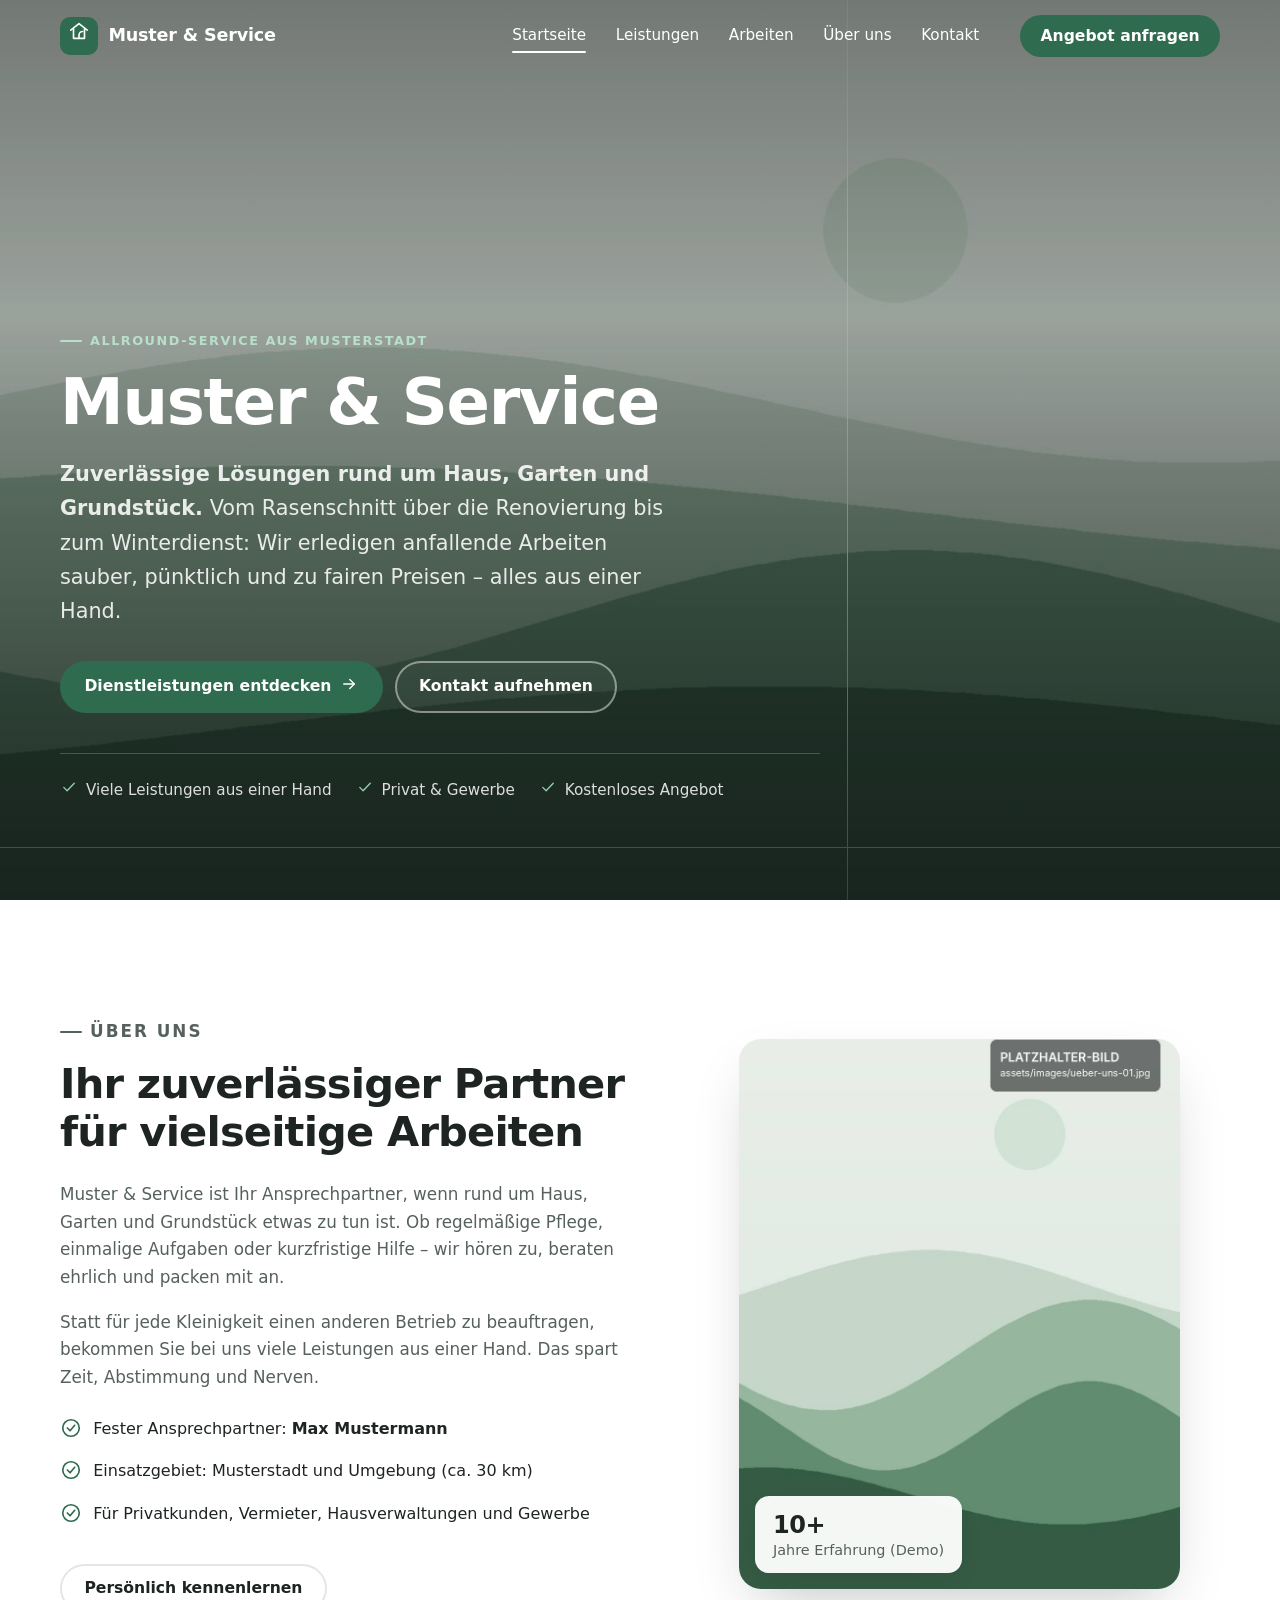
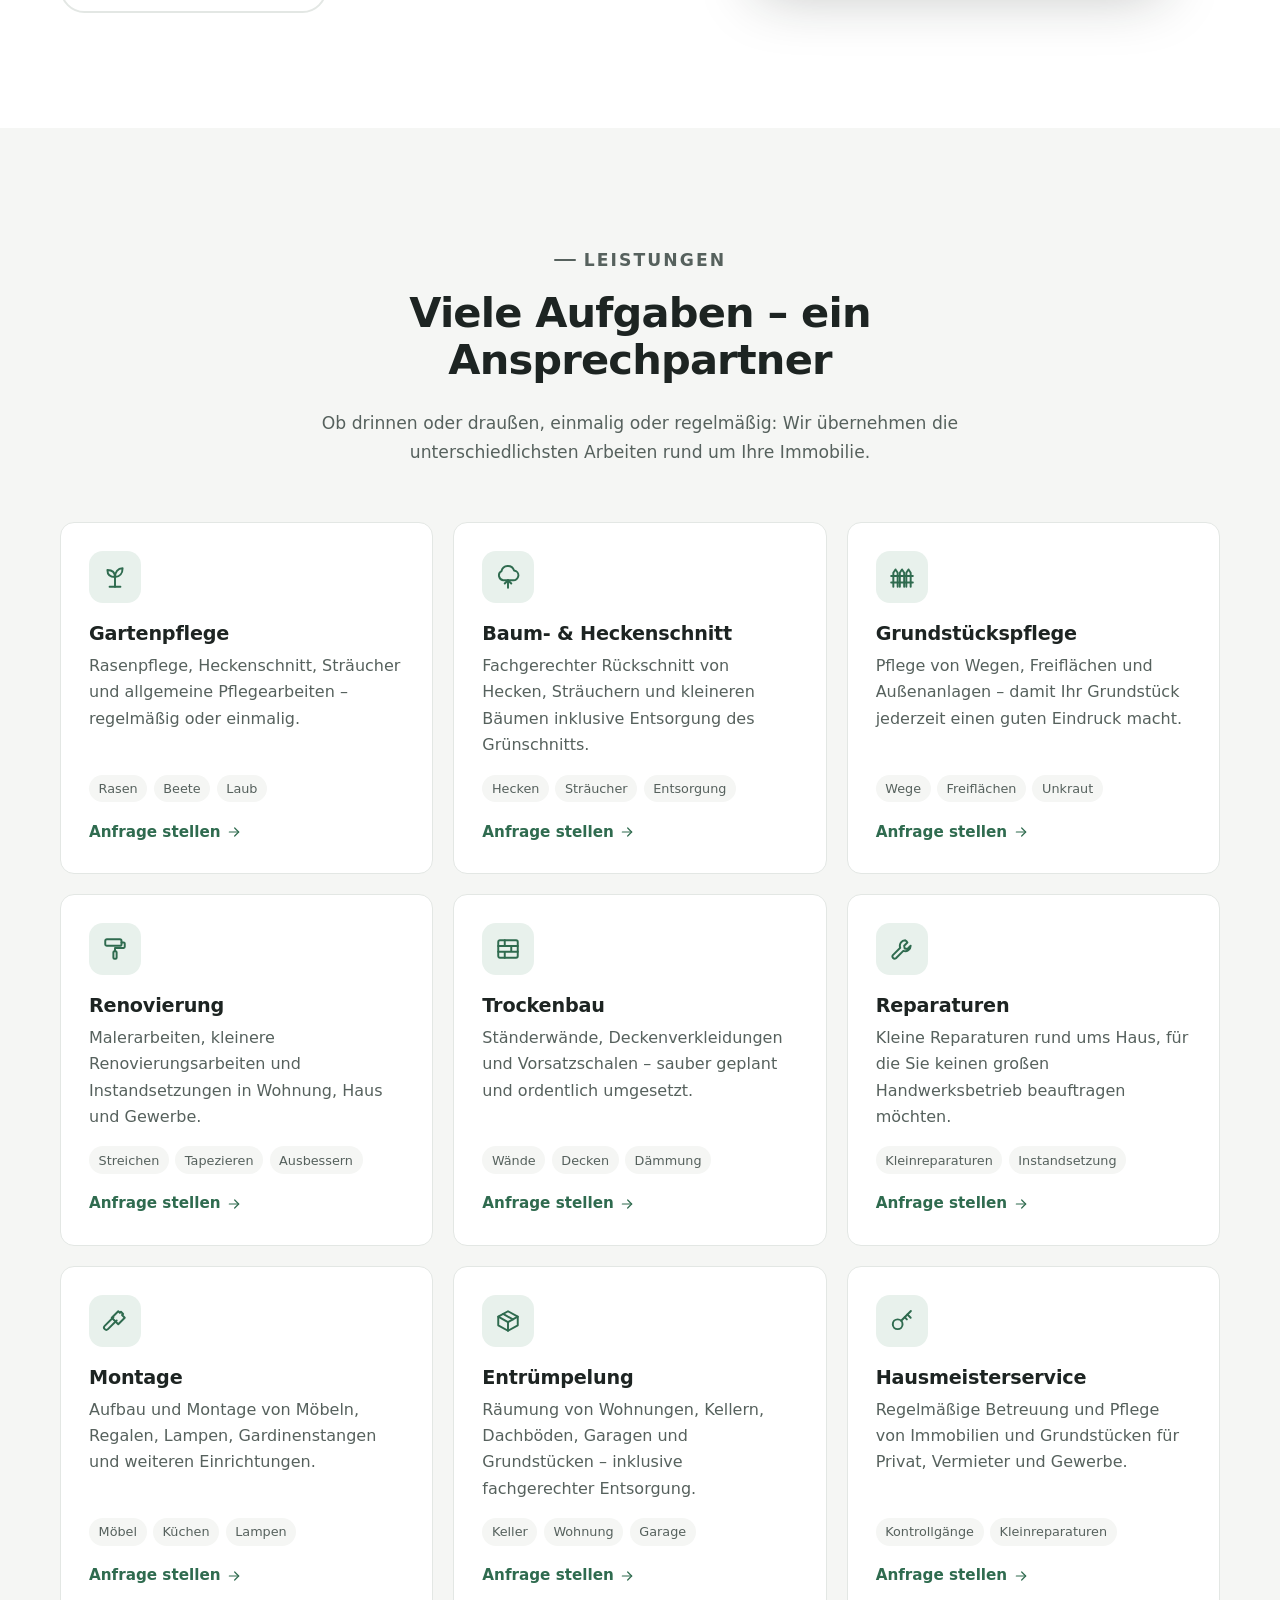
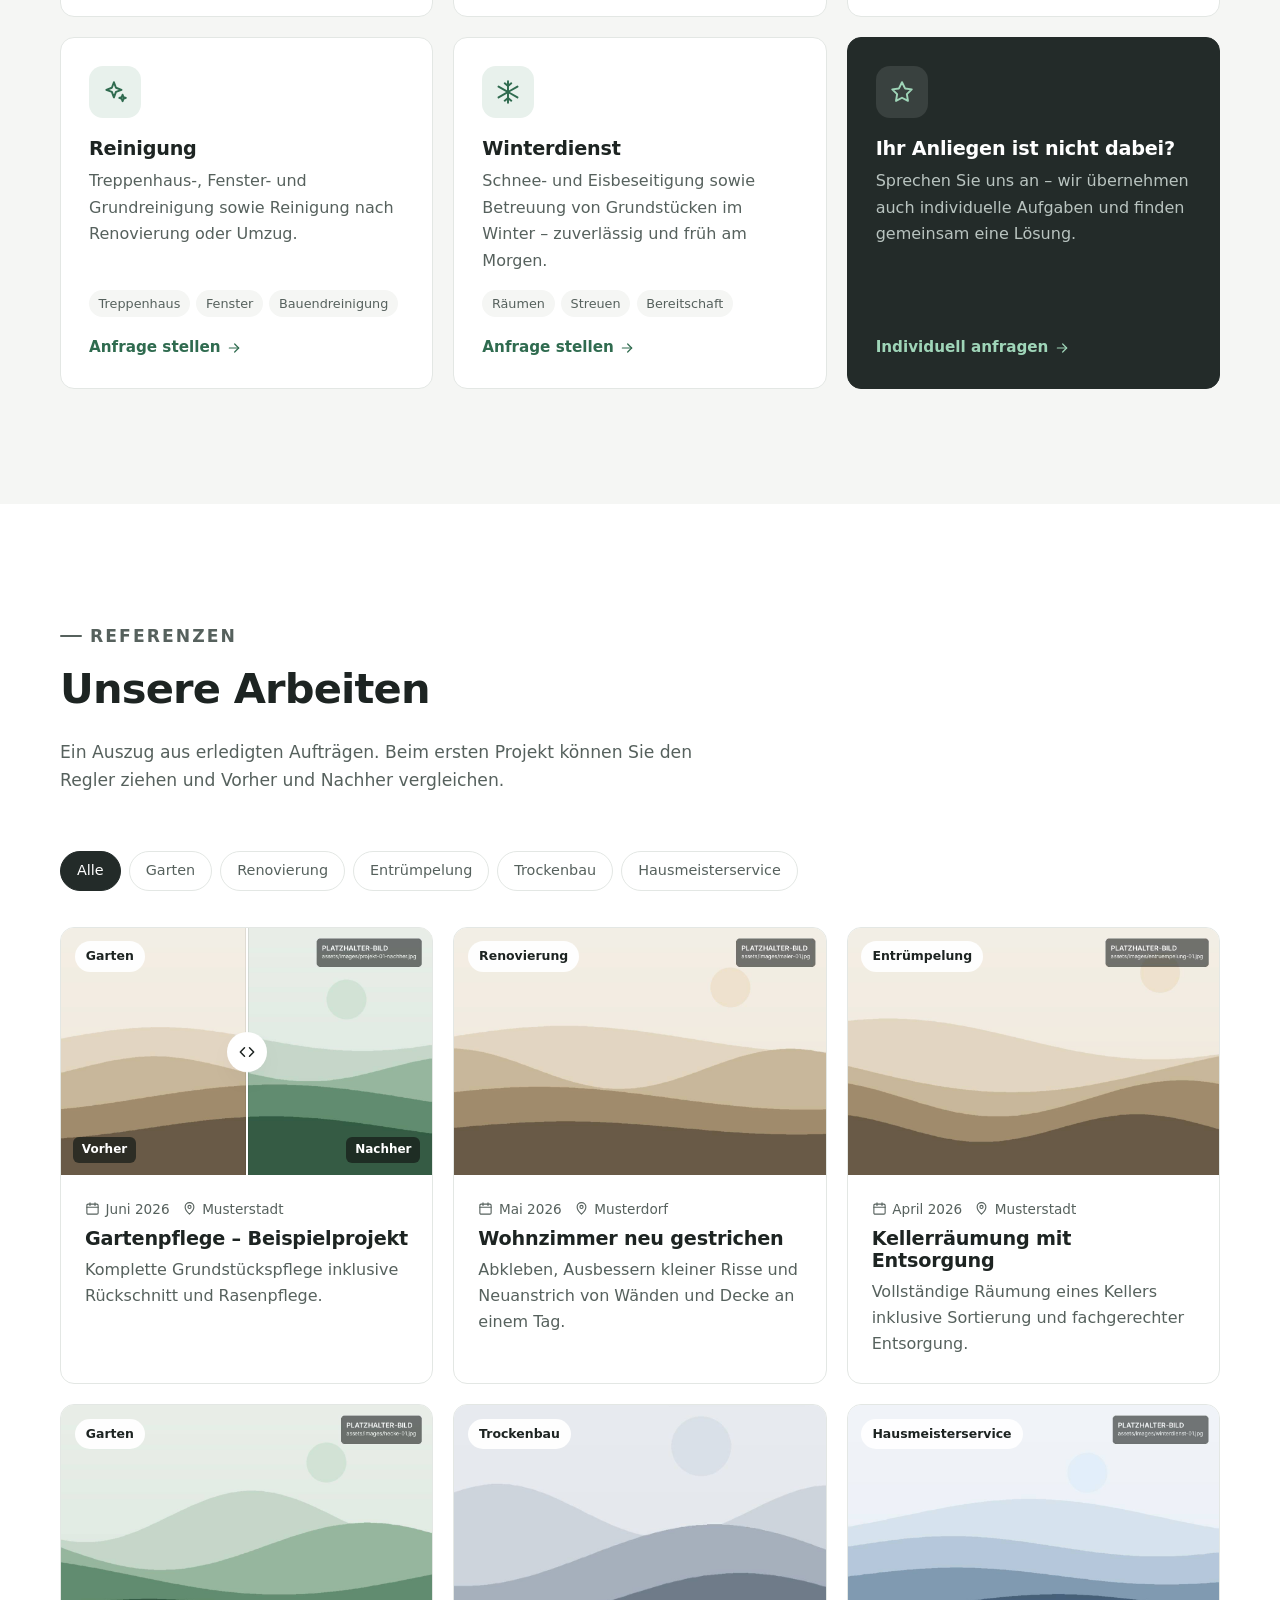
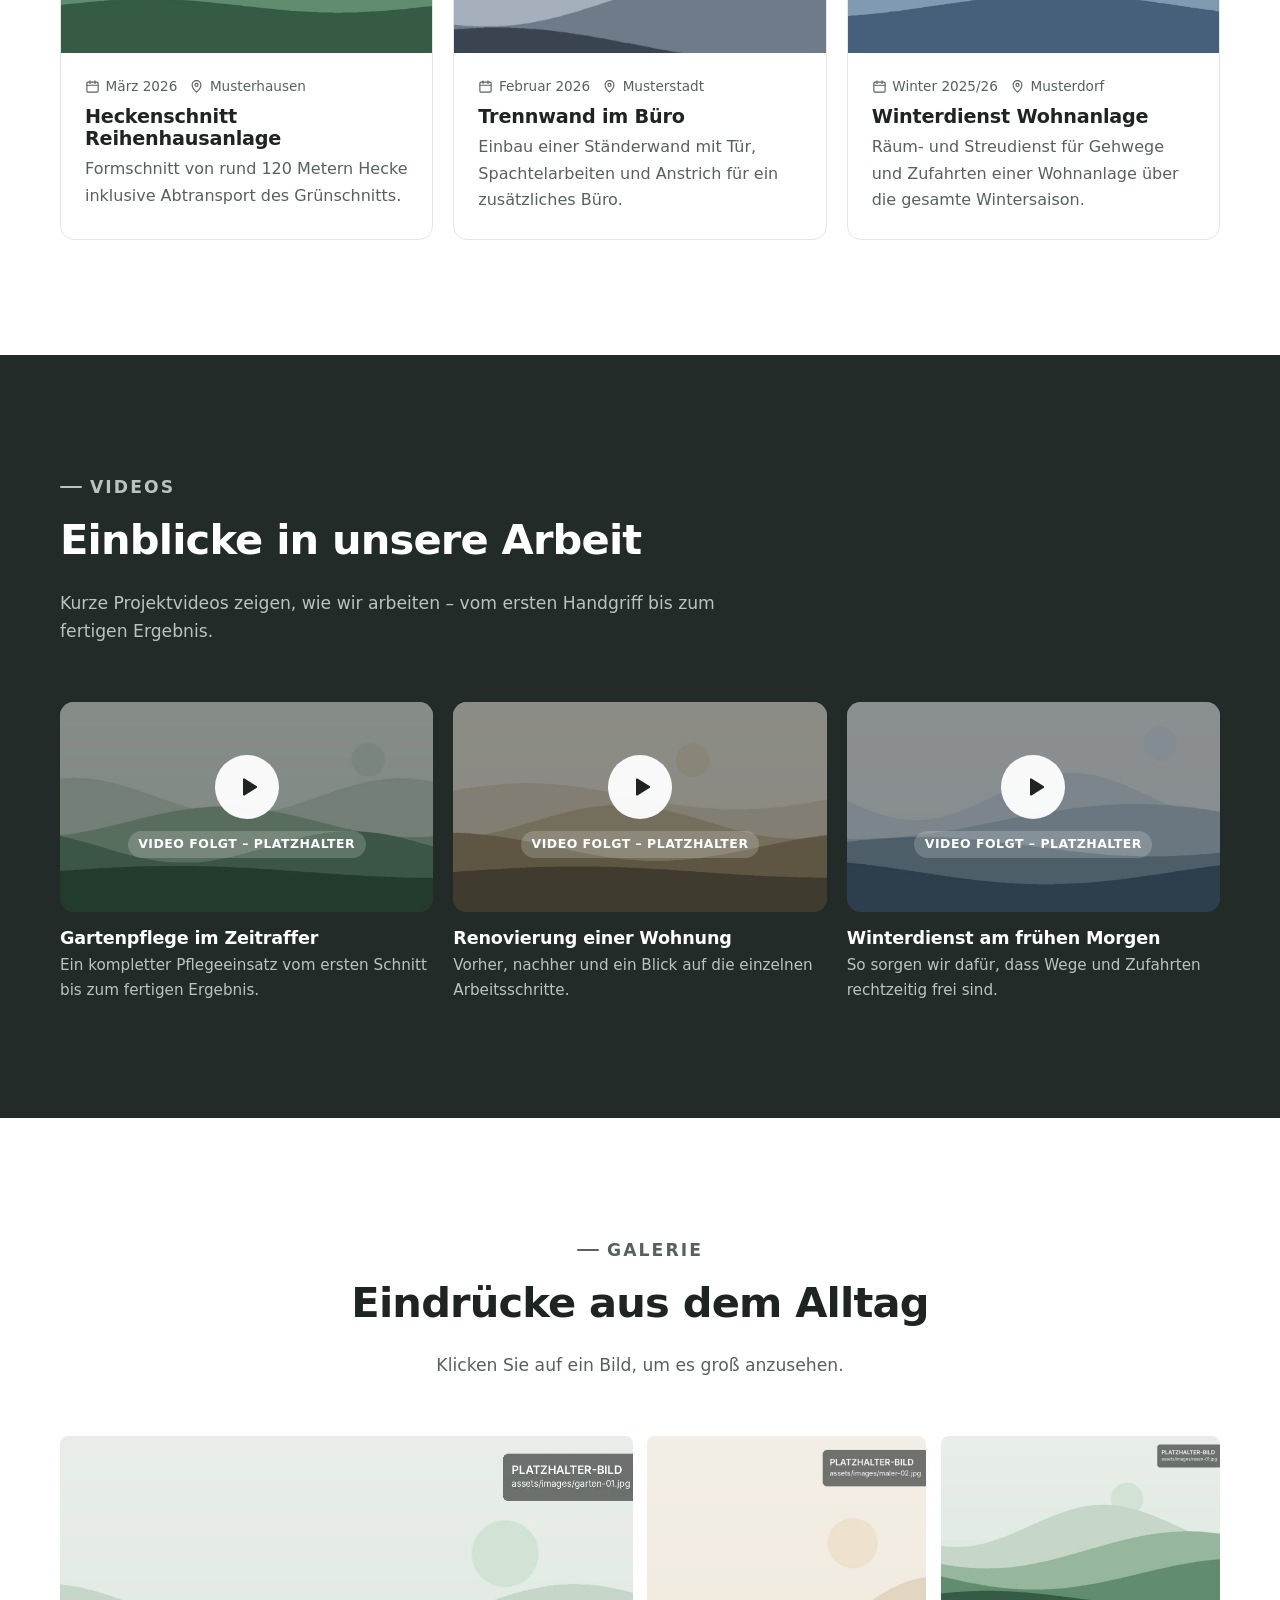
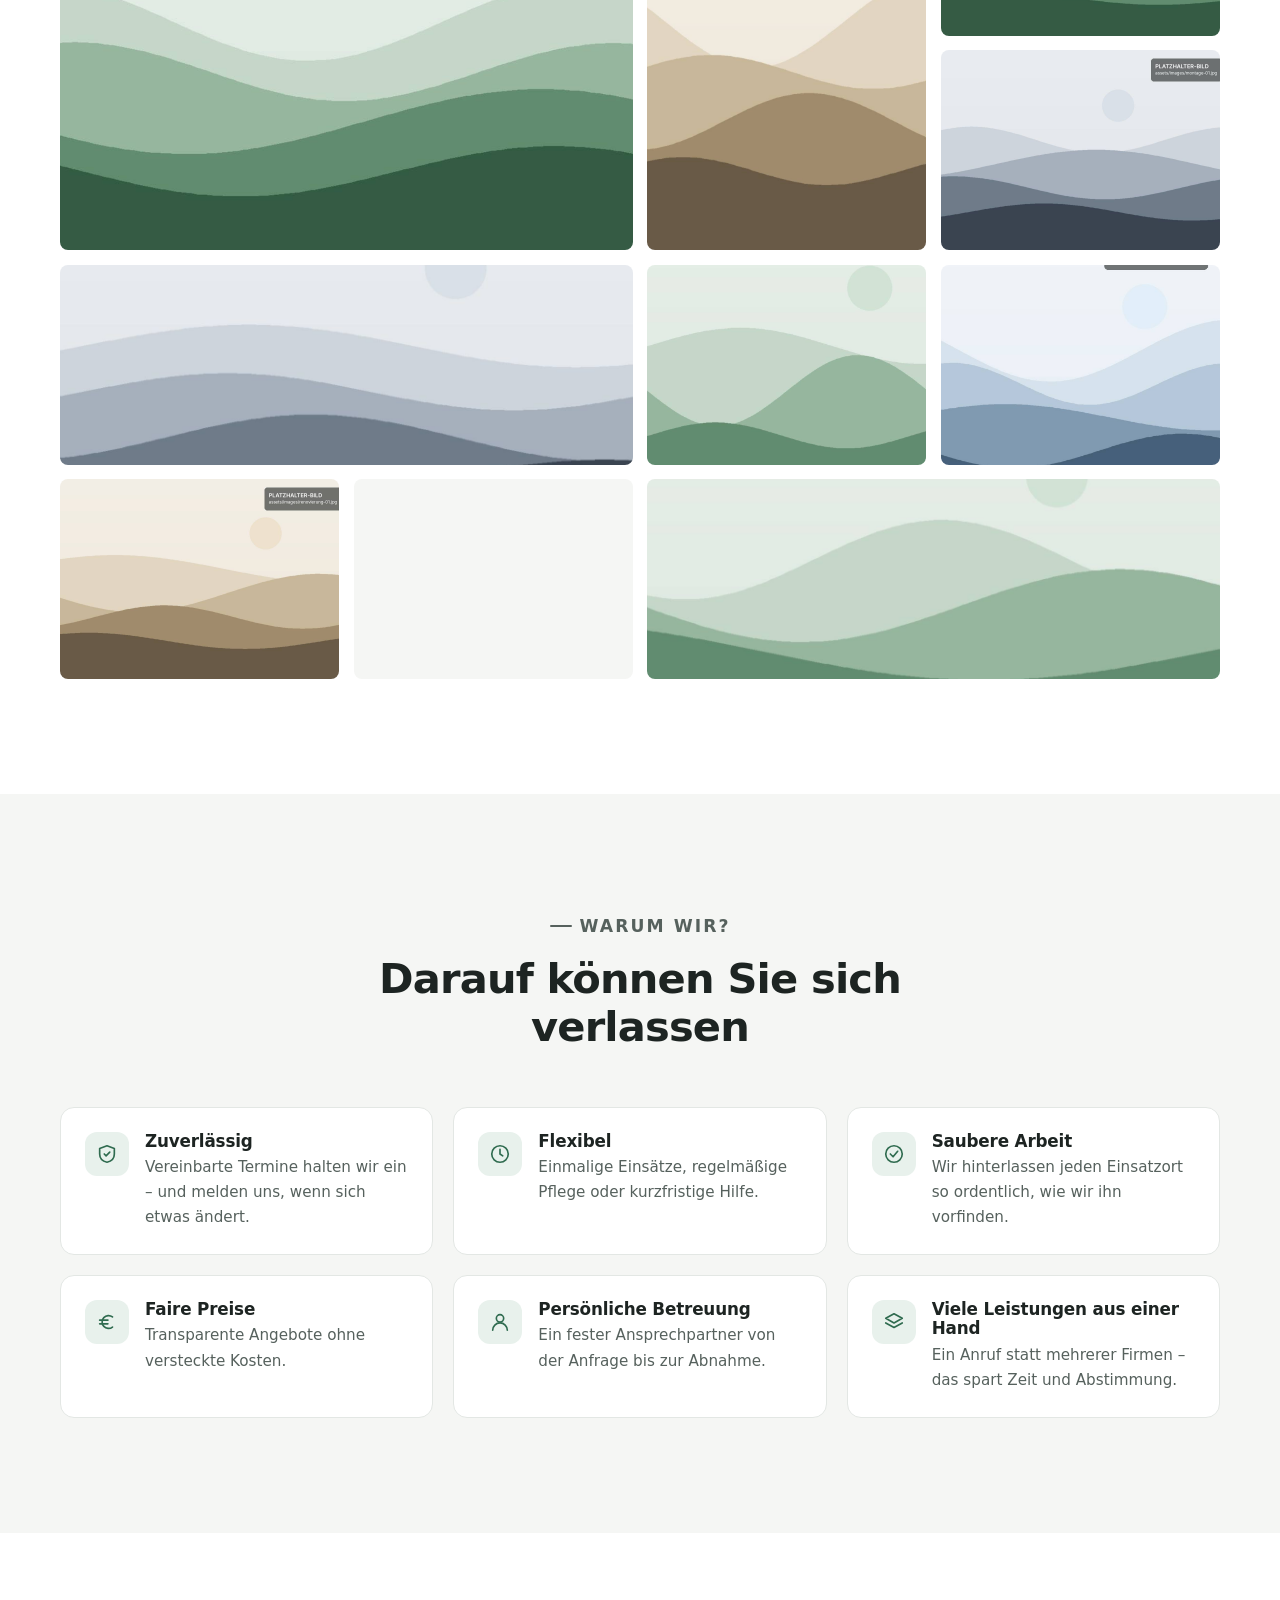
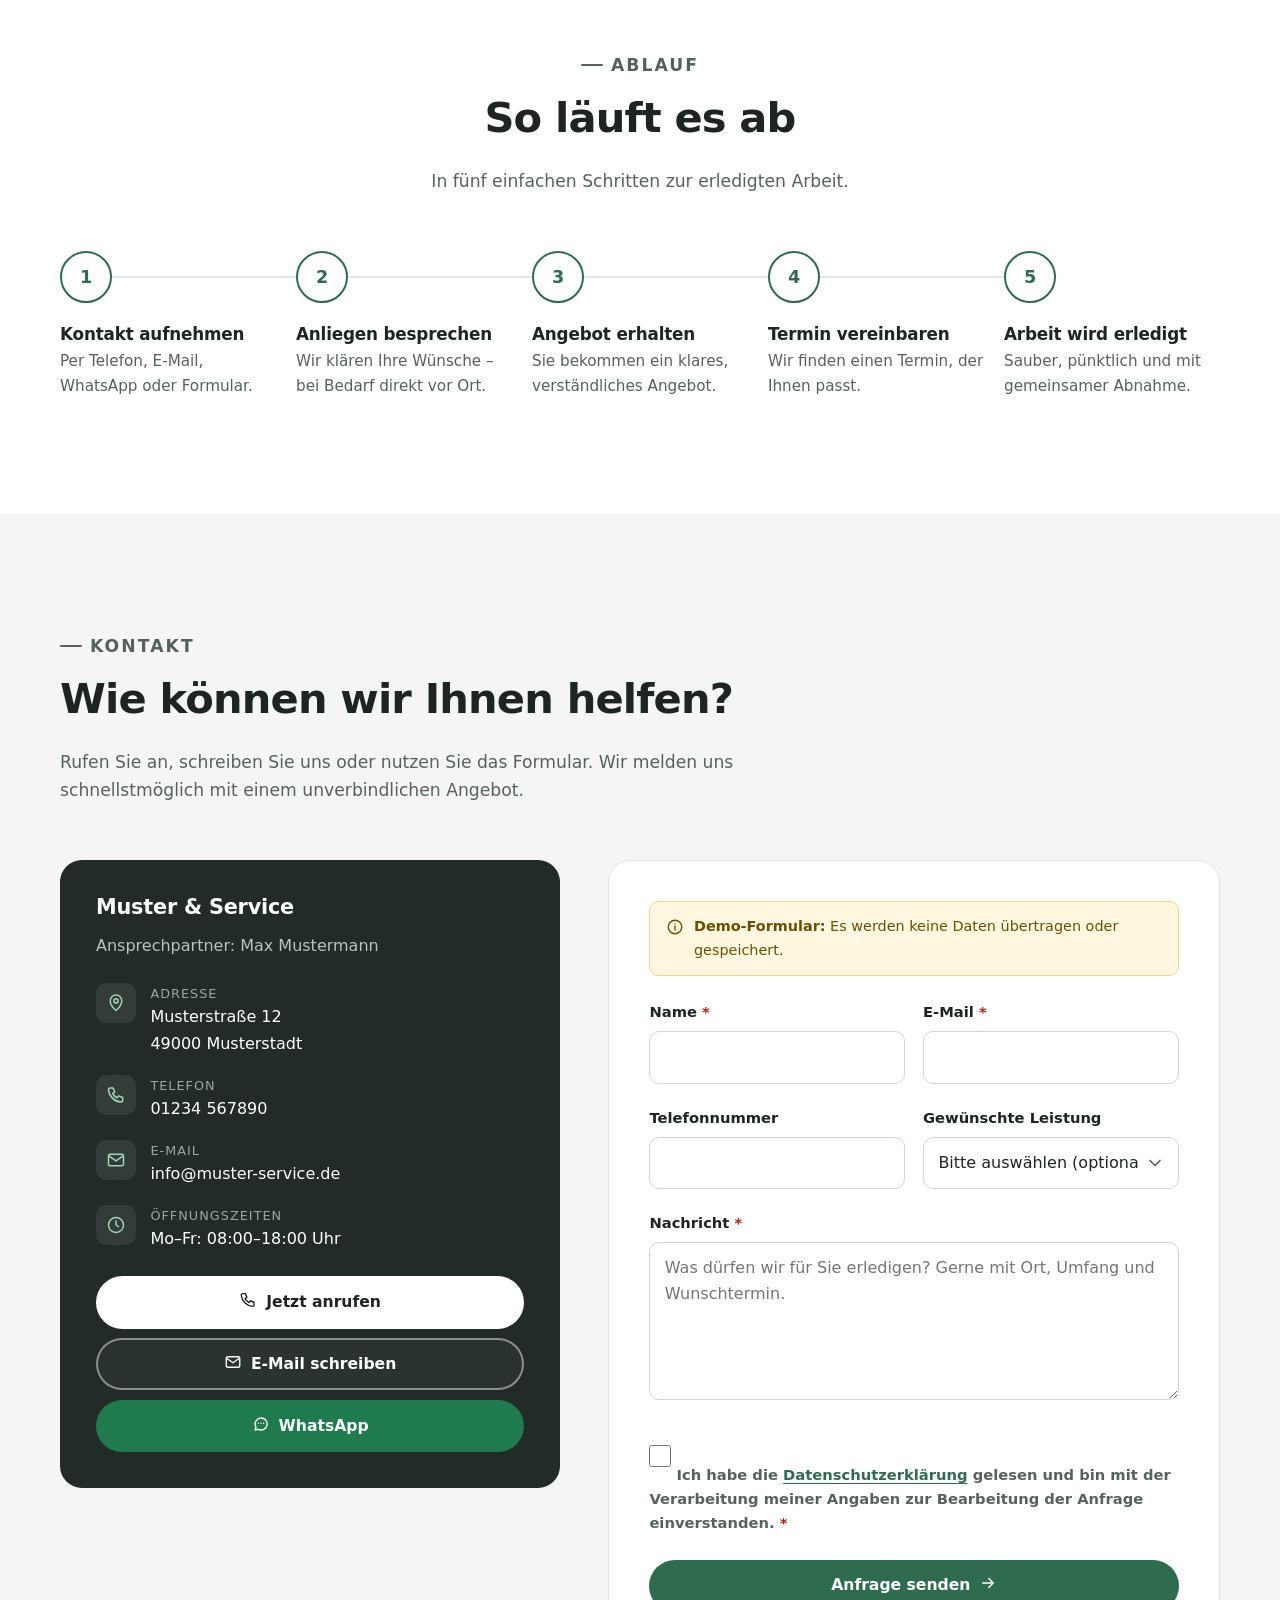
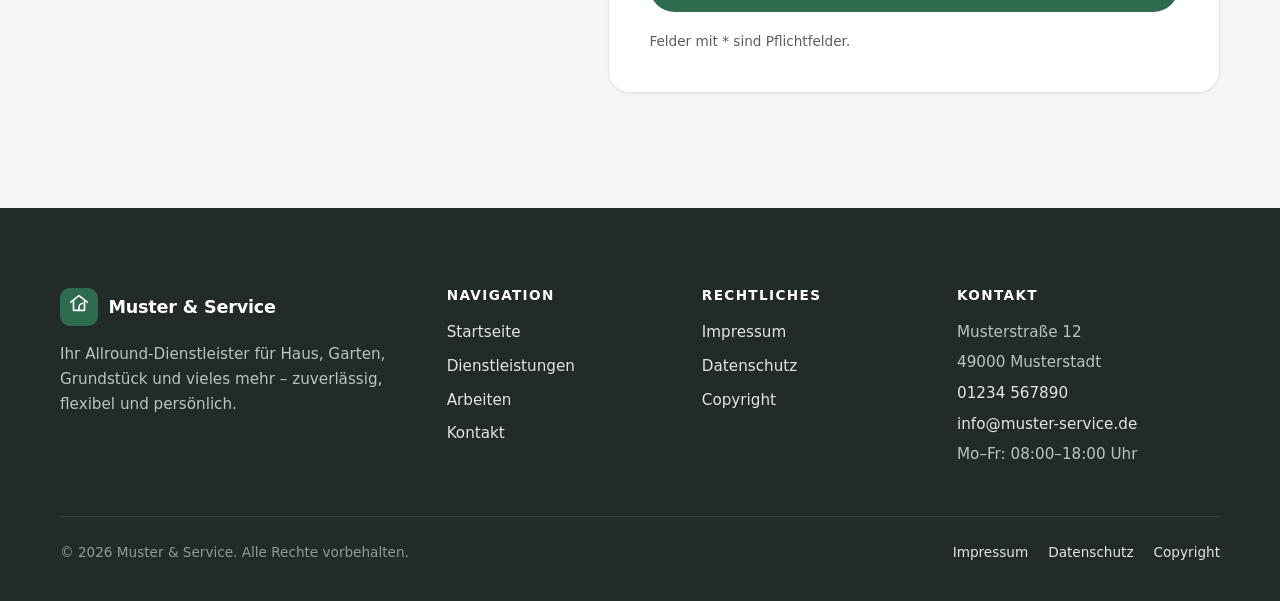
==== index.html @ 43a7d9b4 "Add files via upload" ====
<!DOCTYPE html>
<html lang="de">
<head>
  <meta charset="utf-8">
  <meta name="viewport" content="width=device-width, initial-scale=1">

  <!-- ===== SEO: Titel & Beschreibung (DEMO-Werte – später anpassen) ===== -->
  <title>Muster &amp; Service – Allround-Service für Haus, Garten &amp; Grundstück | Musterstadt</title>
  <meta name="description" content="Muster &amp; Service: Gartenpflege, Renovierung, Hausmeisterservice, Entrümpelung, Montage, Reinigung und Winterdienst aus einer Hand. Demo-Website mit Platzhalterdaten.">
  <!-- DEMO-SEITE: verhindert die Aufnahme bei Google. VOR DEM LIVEGANG diese Zeile entfernen! -->
  <meta name="robots" content="noindex, nofollow">
  <!-- Später durch die echte Domain ersetzen -->
  <link rel="canonical" href="https://www.example.com/">
  <meta name="theme-color" content="#2f6b4f">
  <link rel="icon" href="assets/icons/favicon.svg" type="image/svg+xml">
  <!-- ===== Open Graph (Vorschau beim Teilen in WhatsApp, Facebook & Co.) ===== -->
  <meta property="og:type" content="website">
  <meta property="og:locale" content="de_DE">
  <meta property="og:site_name" content="Muster &amp; Service">
  <meta property="og:title" content="Muster &amp; Service – Allround-Service für Haus, Garten &amp; Grundstück">
  <meta property="og:description" content="Gartenpflege, Renovierung, Hausmeisterservice, Entrümpelung, Montage, Winterdienst und mehr – zuverlässig aus einer Hand. (Demo-Website)">
  <meta property="og:url" content="https://www.example.com/">
  <meta property="og:image" content="https://www.example.com/assets/images/og-image.jpg">
  <meta name="twitter:card" content="summary_large_image">

  <!-- Hero-Bild vorladen = schnellerer Seitenaufbau -->
  <link rel="preload" as="image" href="assets/images/hero-01.jpg">

  <!-- ===== Structured Data (LocalBusiness) – wird von script.js automatisch
       mit den Daten aus websiteData aktualisiert. Werte hier = Fallback. ===== -->
  <script type="application/ld+json" id="structured-data">
  {
    "@context": "https://schema.org",
    "@type": "HomeAndConstructionBusiness",
    "name": "Muster & Service",
    "description": "Allround-Dienstleister für Haus, Garten und Grundstück (Demo-Daten).",
    "url": "https://www.example.com/",
    "telephone": "01234 567890",
    "email": "info@muster-service.de",
    "address": {
      "@type": "PostalAddress",
      "streetAddress": "Musterstraße 12",
      "postalCode": "49000",
      "addressLocality": "Musterstadt",
      "addressCountry": "DE"
    },
    "openingHours": "Mo-Fr 08:00-18:00"
  }
  </script>

  <link rel="stylesheet" href="style.css">
  <!-- Markiert, dass JavaScript aktiv ist (für Einblend-Animationen) -->
  <script>document.documentElement.classList.add("js");</script>
</head>
<body>
  <a class="skip-link" href="#main">Zum Inhalt springen</a>

  <!-- ================= HEADER / NAVIGATION ================= -->
  <header class="site-header site-header--transparent">
    <div class="container header-inner">
      <a class="brand" href="#start" aria-label="Zur Startseite">
        <span class="brand-mark" aria-hidden="true"><span data-icon="logo"></span></span>
        <span class="brand-name" data-bind="companyName">Muster &amp; Service</span>
      </a>

      <button class="nav-toggle" type="button" aria-expanded="false" aria-controls="main-nav" aria-label="Menü öffnen">
        <span></span><span></span><span></span>
      </button>

      <nav id="main-nav" class="main-nav" aria-label="Hauptnavigation">
        <ul class="nav-list">
          <li><a class="nav-link" href="#start">Startseite</a></li>
          <li><a class="nav-link" href="#leistungen">Leistungen</a></li>
          <li><a class="nav-link" href="#arbeiten">Arbeiten</a></li>
          <li><a class="nav-link" href="#ueber-uns">Über uns</a></li>
          <li><a class="nav-link" href="#kontakt">Kontakt</a></li>
        </ul>
        <a class="btn btn--primary nav-cta" href="#kontakt">Angebot anfragen</a>
        <div class="nav-contact-mobile">
          <p>Rufen Sie uns an:<br><a href="tel:01234567890" data-href="tel" data-bind="phone">01234 567890</a></p>
          <p><span data-bind="openingHours">Mo–Fr: 08:00–18:00 Uhr</span></p>
        </div>
      </nav>
    </div>
  </header>

  <main id="main">

    <!-- ================= 1. HERO ================= -->
    <section id="start" class="hero" aria-labelledby="hero-title">
      <div class="hero-media">
        <!-- Hintergrundbild: wird über websiteData.heroImage gesteuert -->
        <img src="assets/images/hero-01.jpg" data-bind-src="heroImage" data-bind-alt="heroImageAlt"
             alt="Gepflegtes Grundstück mit Garten (Platzhalterbild)" width="1920" height="1080" fetchpriority="high" decoding="async">
      </div>
      <div class="container">
        <div class="hero-content">
          <p class="eyebrow" data-bind="heroEyebrow">Allround-Service aus Musterstadt</p>
          <h1 id="hero-title"><span data-bind="companyName">Muster &amp; Service</span></h1>
          <p class="hero-lead"><strong data-bind="slogan">Zuverlässige Lösungen rund um Haus, Garten und Grundstück.</strong>
            <span data-bind="heroText">Vom Rasenschnitt über die Renovierung bis zum Winterdienst: Wir erledigen anfallende Arbeiten sauber, pünktlich und zu fairen Preisen – alles aus einer Hand.</span></p>
          <div class="btn-group">
            <a class="btn btn--primary" href="#leistungen">Dienstleistungen entdecken <span data-icon="arrowRight"></span></a>
            <a class="btn btn--ghost-light" href="#kontakt">Kontakt aufnehmen</a>
          </div>
          <ul class="hero-facts" aria-label="Kurz zusammengefasst">
            <li><span data-icon="checkSm"></span> Viele Leistungen aus einer Hand</li>
            <li><span data-icon="checkSm"></span> Privat &amp; Gewerbe</li>
            <li><span data-icon="checkSm"></span> Kostenloses Angebot</li>
          </ul>
        </div>
      </div>
    </section>

    <!-- ================= 2. ÜBER UNS / KURZE VORSTELLUNG ================= -->
    <section id="ueber-uns" class="section" aria-labelledby="about-title">
      <div class="container about-grid">
        <div class="about-text reveal">
          <p class="eyebrow">Über uns</p>
          <h2 id="about-title" data-bind="aboutTitle">Ihr zuverlässiger Partner für vielseitige Arbeiten</h2>
          <p data-bind="aboutText">Muster &amp; Service ist Ihr Ansprechpartner, wenn rund um Haus, Garten und Grundstück etwas zu tun ist.</p>
          <p data-bind="aboutText2">Statt für jede Kleinigkeit einen anderen Betrieb zu beauftragen, bekommen Sie bei uns viele Leistungen aus einer Hand.</p>
          <ul class="check-list">
            <li><span data-icon="check"></span><span>Fester Ansprechpartner: <strong data-bind="owner">Max Mustermann</strong></span></li>
            <li><span data-icon="check"></span><span>Einsatzgebiet: <span data-bind="serviceArea">Musterstadt und Umgebung</span></span></li>
            <li><span data-icon="check"></span><span>Für Privatkunden, Vermieter, Hausverwaltungen und Gewerbe</span></li>
          </ul>
          <a class="btn btn--outline" href="#kontakt">Persönlich kennenlernen</a>
        </div>
        <figure class="about-media reveal" style="--delay:.1s">
          <img src="assets/images/ueber-uns-01.jpg" data-bind-src="aboutImage" data-bind-alt="aboutImageAlt"
               alt="Mitarbeiter bei der Arbeit (Platzhalterbild)" width="900" height="1200" loading="lazy" decoding="async">
          <figcaption class="about-badge">
            <span><strong data-bind="experienceYears">10+</strong><span data-bind="experienceLabel">Jahre Erfahrung</span></span>
          </figcaption>
        </figure>
      </div>
    </section>

    <!-- ================= 3. DIENSTLEISTUNGEN =================
         Die Karten werden automatisch aus der Liste "services" erzeugt. -->
    <section id="leistungen" class="section section--soft" aria-labelledby="services-title">
      <div class="container">
        <div class="section-head section-head--center reveal">
          <p class="eyebrow">Leistungen</p>
          <h2 id="services-title">Viele Aufgaben – ein Ansprechpartner</h2>
          <p>Ob drinnen oder draußen, einmalig oder regelmäßig: Wir übernehmen die unterschiedlichsten Arbeiten rund um Ihre Immobilie.</p>
        </div>
        <div id="services-grid" class="services-grid">
          <noscript><p class="noscript-hint">Bitte aktivieren Sie JavaScript, um alle Leistungen anzuzeigen.</p></noscript>
        </div>
      </div>
    </section>

    <!-- ================= 4. UNSERE ARBEITEN / REFERENZEN =================
         Projekte und Filter werden automatisch aus der Liste "projects" erzeugt. -->
    <section id="arbeiten" class="section" aria-labelledby="projects-title">
      <div class="container">
        <div class="section-head reveal">
          <p class="eyebrow">Referenzen</p>
          <h2 id="projects-title">Unsere Arbeiten</h2>
          <p>Ein Auszug aus erledigten Aufträgen. Beim ersten Projekt können Sie den Regler ziehen und Vorher und Nachher vergleichen.</p>
        </div>
        <div id="project-filter" class="filter-bar" role="group" aria-label="Projekte nach Kategorie filtern"></div>
        <div id="projects-grid" class="projects-grid" aria-live="polite"></div>
      </div>
    </section>

    <!-- ================= 5. VIDEOS =================
         Videos werden automatisch aus der Liste "videos" erzeugt. -->
    <section id="videos" class="section section--dark" aria-labelledby="videos-title">
      <div class="container">
        <div class="section-head reveal">
          <p class="eyebrow">Videos</p>
          <h2 id="videos-title">Einblicke in unsere Arbeit</h2>
          <p>Kurze Projektvideos zeigen, wie wir arbeiten – vom ersten Handgriff bis zum fertigen Ergebnis.</p>
        </div>
        <div id="videos-grid" class="videos-grid"></div>
      </div>
    </section>

    <!-- ================= 6. GALERIE =================
         Bilder werden automatisch aus der Liste "galleryImages" erzeugt. -->
    <section id="galerie" class="section" aria-labelledby="gallery-title">
      <div class="container">
        <div class="section-head section-head--center reveal">
          <p class="eyebrow">Galerie</p>
          <h2 id="gallery-title">Eindrücke aus dem Alltag</h2>
          <p>Klicken Sie auf ein Bild, um es groß anzusehen.</p>
        </div>
        <div id="gallery-grid" class="gallery-grid"></div>
      </div>
    </section>

    <!-- ================= 7. WARUM WIR? ================= -->
    <section id="vorteile" class="section section--soft" aria-labelledby="benefits-title">
      <div class="container">
        <div class="section-head section-head--center reveal">
          <p class="eyebrow">Warum wir?</p>
          <h2 id="benefits-title">Darauf können Sie sich verlassen</h2>
        </div>
        <div id="benefits-grid" class="benefits-grid"></div>
      </div>
    </section>

    <!-- ================= 8. ABLAUF ================= -->
    <section id="ablauf" class="section" aria-labelledby="steps-title">
      <div class="container">
        <div class="section-head section-head--center reveal">
          <p class="eyebrow">Ablauf</p>
          <h2 id="steps-title">So läuft es ab</h2>
          <p>In fünf einfachen Schritten zur erledigten Arbeit.</p>
        </div>
        <ol id="steps-list" class="steps"></ol>
      </div>
    </section>

    <!-- ================= 9. KONTAKT ================= -->
    <section id="kontakt" class="section section--soft" aria-labelledby="contact-title">
      <div class="container">
        <div class="section-head reveal">
          <p class="eyebrow">Kontakt</p>
          <h2 id="contact-title">Wie können wir Ihnen helfen?</h2>
          <p>Rufen Sie an, schreiben Sie uns oder nutzen Sie das Formular. Wir melden uns schnellstmöglich mit einem unverbindlichen Angebot.</p>
        </div>

        <div class="contact-grid">
          <!-- Kontaktdaten -->
          <div class="contact-card reveal">
            <h3 data-bind="companyName">Muster &amp; Service</h3>
            <p class="contact-person">Ansprechpartner: <span data-bind="owner">Max Mustermann</span></p>
            <ul class="contact-list">
              <li><span class="ci" data-icon="pin"></span>
                <div><small>Adresse</small><span class="v"><span data-bind="street">Musterstraße 12</span><br><span data-bind="zipCity">49000 Musterstadt</span></span></div></li>
              <li><span class="ci" data-icon="phone"></span>
                <div><small>Telefon</small><a href="tel:01234567890" data-href="tel" data-bind="phone">01234 567890</a></div></li>
              <li><span class="ci" data-icon="mail"></span>
                <div><small>E-Mail</small><a href="mailto:info@muster-service.de" data-href="mailto" data-bind="email">info@muster-service.de</a></div></li>
              <li><span class="ci" data-icon="clock"></span>
                <div><small>Öffnungszeiten</small><span class="v" data-bind="openingHours">Mo–Fr: 08:00–18:00 Uhr</span></div></li>
            </ul>
            <div class="contact-actions">
              <a class="btn btn--light" href="tel:01234567890" data-href="tel"><span data-icon="phone"></span> Jetzt anrufen</a>
              <a class="btn btn--ghost-light" href="mailto:info@muster-service.de" data-href="mailto"><span data-icon="mail"></span> E-Mail schreiben</a>
              <a class="btn btn--whatsapp" href="#" data-href="whatsapp" target="_blank" rel="noopener"><span data-icon="chat"></span> WhatsApp <span class="visually-hidden">(öffnet in neuem Fenster)</span></a>
            </div>
          </div>

          <!-- Kontaktformular (DEMO – versendet keine Daten) -->
          <div class="form-card reveal" style="--delay:.1s">
            <div class="demo-note" role="note">
              <span data-icon="info"></span>
              <p><strong>Demo-Formular:</strong> Es werden keine Daten übertragen oder gespeichert.</p>
            </div>
            <form id="contact-form" novalidate aria-describedby="form-hint">
              <div class="form-grid">
                <div class="form-field">
                  <label for="cf-name">Name <span class="req" aria-hidden="true">*</span></label>
                  <input id="cf-name" name="name" type="text" autocomplete="name" required aria-describedby="err-name">
                  <span class="field-error" id="err-name" aria-live="polite"></span>
                </div>
                <div class="form-field">
                  <label for="cf-email">E-Mail <span class="req" aria-hidden="true">*</span></label>
                  <input id="cf-email" name="email" type="email" autocomplete="email" inputmode="email" required aria-describedby="err-email">
                  <span class="field-error" id="err-email" aria-live="polite"></span>
                </div>
                <div class="form-field">
                  <label for="cf-phone">Telefonnummer</label>
                  <input id="cf-phone" name="phone" type="tel" autocomplete="tel" inputmode="tel" aria-describedby="err-phone">
                  <span class="field-error" id="err-phone" aria-live="polite"></span>
                </div>
                <div class="form-field">
                  <label for="cf-service">Gewünschte Leistung</label>
                  <!-- Optionen werden automatisch aus "services" erzeugt -->
                  <select id="cf-service" name="service">
                    <option value="">Bitte auswählen (optional)</option>
                  </select>
                </div>
                <div class="form-field form-field--full">
                  <label for="cf-message">Nachricht <span class="req" aria-hidden="true">*</span></label>
                  <textarea id="cf-message" name="message" rows="5" required aria-describedby="err-message"
                            placeholder="Was dürfen wir für Sie erledigen? Gerne mit Ort, Umfang und Wunschtermin."></textarea>
                  <span class="field-error" id="err-message" aria-live="polite"></span>
                </div>
                <div class="form-field form-field--full">
                  <label class="checkbox" for="cf-privacy">
                    <input id="cf-privacy" name="privacy" type="checkbox" required aria-describedby="err-privacy">
                    <span>Ich habe die <a href="datenschutz.html">Datenschutzerklärung</a> gelesen und bin mit der Verarbeitung meiner Angaben zur Bearbeitung der Anfrage einverstanden. <span class="req" aria-hidden="true">*</span></span>
                  </label>
                  <span class="field-error" id="err-privacy" aria-live="polite"></span>
                </div>
                <div class="form-field form-field--full">
                  <button class="btn btn--primary btn--block" type="submit">Anfrage senden <span data-icon="arrowRight"></span></button>
                </div>
                <p class="form-hint form-field--full" id="form-hint">Felder mit <span aria-hidden="true">*</span> sind Pflichtfelder.</p>
                <div id="form-status" class="form-status form-field--full" role="status" tabindex="-1"></div>
              </div>
            </form>
          </div>
        </div>
      </div>
    </section>
  </main>

  <!-- ================= FOOTER ================= -->
  <footer class="site-footer">
    <div class="container">
      <div class="footer-grid">
        <div>
          <a class="brand" href="#start">
            <span class="brand-mark" aria-hidden="true"><span data-icon="logo"></span></span>
            <span class="brand-name" data-bind="companyName">Muster &amp; Service</span>
          </a>
          <p data-bind="shortDescription">Ihr Allround-Dienstleister für Haus, Garten, Grundstück und vieles mehr – zuverlässig, flexibel und persönlich.</p>
        </div>

        <nav aria-label="Footer-Navigation">
          <h3>Navigation</h3>
          <ul class="footer-links">
            <li><a href="#start">Startseite</a></li>
            <li><a href="#leistungen">Dienstleistungen</a></li>
            <li><a href="#arbeiten">Arbeiten</a></li>
            <li><a href="#kontakt">Kontakt</a></li>
          </ul>
        </nav>

        <nav aria-label="Rechtliches">
          <h3>Rechtliches</h3>
          <ul class="footer-links">
            <li><a href="impressum.html">Impressum</a></li>
            <li><a href="datenschutz.html">Datenschutz</a></li>
            <li><a href="copyright.html">Copyright</a></li>
          </ul>
        </nav>

        <div>
          <h3>Kontakt</h3>
          <address class="footer-contact">
            <span data-bind="street">Musterstraße 12</span>
            <span data-bind="zipCity">49000 Musterstadt</span>
            <a href="tel:01234567890" data-href="tel" data-bind="phone">01234 567890</a>
            <a href="mailto:info@muster-service.de" data-href="mailto" data-bind="email">info@muster-service.de</a>
            <span data-bind="openingHours">Mo–Fr: 08:00–18:00 Uhr</span>
          </address>
        </div>
      </div>

      <div class="footer-bottom">
        <p>© <span data-bind="year">2026</span> <span data-bind="companyName">Muster &amp; Service</span>. Alle Rechte vorbehalten.</p>
        <ul>
          <li><a href="impressum.html">Impressum</a></li>
          <li><a href="datenschutz.html">Datenschutz</a></li>
          <li><a href="copyright.html">Copyright</a></li>
        </ul>
      </div>
    </div>
  </footer>

  <button class="to-top" type="button" aria-label="Nach oben scrollen"><span data-icon="arrowUp"></span></button>

  <!-- ================= LIGHTBOX (große Bildansicht der Galerie) ================= -->
  <div id="lightbox" class="lightbox" role="dialog" aria-modal="true" aria-label="Bildansicht" aria-hidden="true">
    <div class="lightbox-top">
      <span class="lightbox-counter" aria-live="polite"></span>
      <button class="lb-btn lb-close" type="button" aria-label="Bildansicht schließen (ESC)"><span data-icon="close"></span></button>
    </div>
    <div class="lightbox-stage">
      <button class="lb-btn lb-prev" type="button" aria-label="Vorheriges Bild"><span data-icon="chevLeft"></span></button>
      <img src="data:," alt="">
      <button class="lb-btn lb-next" type="button" aria-label="Nächstes Bild"><span data-icon="chevRight"></span></button>
    </div>
    <p class="lightbox-caption" aria-live="polite"></p>
  </div>

  <!-- Inhalte der Website (Firmendaten, Leistungen, Projekte, Bilder, Videos) -->
  <script src="data.js" defer></script>
  <script src="script.js" defer></script>
</body>
</html>
---- style.css ----
/* =====================================================================
   Muster & Service – Stylesheet
   ---------------------------------------------------------------------
   Aufbau dieser Datei:
     1. Design-Variablen (Farben, Abstände, Schrift)  ← HIER Farben ändern
     2. Basis / Reset
     3. Layout-Helfer (Container, Sections, Buttons)
     4. Header & Navigation
     5. Hero
     6. Über uns
     7. Leistungen (Karten)
     8. Arbeiten / Projekte (inkl. Vorher/Nachher)
     9. Videos
    10. Galerie & Lightbox
    11. Warum wir? / Ablauf
    12. Kontakt & Formular
    13. Footer
    14. Unterseiten (Impressum, Datenschutz, Copyright)
    15. Animationen & Hilfsklassen
   Mobile First: Basis-Styles gelten fürs Smartphone, größere
   Bildschirme werden über @media (min-width: …) ergänzt.
   ===================================================================== */

/* ---------- 1. Design-Variablen ---------- */
:root {
  /* Farben */
  --color-bg: #ffffff;
  --color-bg-soft: #f5f6f4;        /* sehr helles Grau für Abschnitte */
  --color-surface: #ffffff;
  --color-text: #1d2422;           /* dunkle Schrift */
  --color-text-muted: #56615d;     /* Fließtext sekundär (Kontrast > 6:1) */
  --color-border: #e3e7e4;
  --color-dark: #232b29;           /* Anthrazit (Footer, Akzentflächen) */
  --color-dark-soft: #2f3936;
  --color-accent: #2f6b4f;         /* Akzentfarbe Grün – Buttons, Links */
  --color-accent-hover: #245840;
  --color-accent-soft: #e8f1ec;
  --color-on-accent: #ffffff;
  --color-danger: #b42318;
  --color-success: #1f7a4d;

  /* Schrift (Systemschriften = schnell & DSGVO-freundlich, kein Google-Fonts-Abruf) */
  --font-sans: "Inter", ui-sans-serif, system-ui, -apple-system, "Segoe UI", Roboto, "Helvetica Neue", Arial, sans-serif;

  /* Abstände & Formen */
  --container: 1200px;
  --gutter: 1.25rem;
  --section-space: clamp(4rem, 9vw, 7.5rem);
  --radius-sm: 8px;
  --radius: 14px;
  --radius-lg: 22px;
  --shadow-sm: 0 1px 2px rgba(20, 30, 25, .06);
  --shadow: 0 10px 30px -12px rgba(20, 30, 25, .18);
  --shadow-lg: 0 24px 60px -20px rgba(20, 30, 25, .28);

  --header-h: 72px;
  --ease: cubic-bezier(.2, .7, .2, 1);
}

/* ---------- 2. Basis / Reset ---------- */
*, *::before, *::after { box-sizing: border-box; }

html {
  scroll-behavior: smooth;
  scroll-padding-top: calc(var(--header-h) + 12px);
  -webkit-text-size-adjust: 100%;
}

body {
  margin: 0;
  font-family: var(--font-sans);
  font-size: 1rem;
  line-height: 1.65;
  color: var(--color-text);
  background: var(--color-bg);
  overflow-x: hidden;           /* Sicherheitsnetz gegen horizontales Scrollen */
  -webkit-font-smoothing: antialiased;
}

body.no-scroll { overflow: hidden; }

img, video, iframe { max-width: 100%; display: block; }
img { height: auto; }

h1, h2, h3, h4 {
  margin: 0 0 .6em;
  line-height: 1.15;
  letter-spacing: -0.02em;
  font-weight: 700;
  color: var(--color-text);
}
h1 { font-size: clamp(2.2rem, 6vw, 4rem); }
h1, h2, h3 { overflow-wrap: break-word; hyphens: auto; }  /* lange deutsche Wörter umbrechen */
.page-hero h1 { font-size: clamp(1.9rem, 5vw, 3rem); }
h2 { font-size: clamp(1.75rem, 3.6vw, 2.6rem); }
h3 { font-size: 1.2rem; letter-spacing: -0.01em; }

p { margin: 0 0 1em; }
a { color: var(--color-accent); text-underline-offset: 3px; }
a:hover { color: var(--color-accent-hover); }

ul { padding-left: 1.2em; }

/* Gut sichtbare Fokuszustände für Tastaturbedienung */
:focus-visible {
  outline: 3px solid var(--color-accent);
  outline-offset: 3px;
  border-radius: 4px;
}

/* "Zum Inhalt springen"-Link (Barrierefreiheit) */
.skip-link {
  position: absolute;
  left: 1rem; top: -100px;
  z-index: 1000;
  padding: .75rem 1rem;
  background: var(--color-dark);
  color: #fff;
  border-radius: var(--radius-sm);
  text-decoration: none;
}
.skip-link:focus { top: 1rem; color: #fff; }

.visually-hidden {
  position: absolute !important;
  width: 1px; height: 1px;
  padding: 0; margin: -1px;
  overflow: hidden; clip: rect(0 0 0 0);
  white-space: nowrap; border: 0;
}

/* ---------- 3. Layout-Helfer ---------- */
.container {
  width: 100%;
  max-width: var(--container);
  margin-inline: auto;
  padding-inline: var(--gutter);
}

.section { padding-block: var(--section-space); }
.section--soft { background: var(--color-bg-soft); }
.section--dark { background: var(--color-dark); color: #e9eeec; }
.section--dark h2, .section--dark h3 { color: #fff; }

.section-head {
  max-width: 680px;
  margin-bottom: clamp(2rem, 5vw, 3.5rem);
}
.section-head--center { margin-inline: auto; text-align: center; }
.section-head p { color: var(--color-text-muted); font-size: 1.075rem; }
.section--dark .section-head p { color: #b9c4c0; }

.eyebrow {
  display: inline-flex;
  align-items: center;
  gap: .5rem;
  margin-bottom: .9rem;
  font-size: .8rem;
  font-weight: 600;
  letter-spacing: .12em;
  text-transform: uppercase;
  color: var(--color-accent);
}
.eyebrow::before {
  content: "";
  width: 22px; height: 2px;
  background: currentColor;
  border-radius: 2px;
}
.section--dark .eyebrow { color: #8fc4a8; }

/* Buttons */
.btn {
  display: inline-flex;
  align-items: center;
  justify-content: center;
  gap: .55rem;
  min-height: 48px;               /* gute Touch-Fläche */
  padding: .8rem 1.4rem;
  border: 2px solid transparent;
  border-radius: 999px;
  font: inherit;
  font-weight: 600;
  font-size: .975rem;
  line-height: 1.2;
  text-decoration: none;
  cursor: pointer;
  transition: background-color .2s var(--ease), color .2s var(--ease), border-color .2s var(--ease), transform .2s var(--ease), box-shadow .2s var(--ease);
}
.btn svg { width: 18px; height: 18px; flex-shrink: 0; }
.btn:active { transform: translateY(1px); }

.btn--primary { background: var(--color-accent); color: var(--color-on-accent); }
.btn--primary:hover { background: var(--color-accent-hover); color: var(--color-on-accent); box-shadow: 0 8px 20px -8px rgba(47, 107, 79, .6); }

.btn--outline { border-color: var(--color-border); color: var(--color-text); background: transparent; }
.btn--outline:hover { border-color: var(--color-text); color: var(--color-text); }

.btn--light { background: #fff; color: var(--color-text); }
.btn--light:hover { background: #eef2f0; color: var(--color-text); }

.btn--ghost-light { border-color: rgba(255,255,255,.45); color: #fff; background: rgba(255,255,255,.04); }
.btn--ghost-light:hover { border-color: #fff; background: rgba(255,255,255,.12); color: #fff; }

.btn--whatsapp { background: #1f7a4d; color: #fff; }
.btn--whatsapp:hover { background: #18633e; color: #fff; }

.btn--block { width: 100%; }

.btn-group { display: flex; flex-wrap: wrap; gap: .75rem; }

/* ---------- 4. Header & Navigation ---------- */
.site-header {
  position: fixed;
  inset: 0 0 auto 0;
  z-index: 100;
  height: var(--header-h);
  transition: background-color .3s var(--ease), box-shadow .3s var(--ease), height .3s var(--ease);
}
/* Startseite: Header liegt transparent über dem Hero */
.site-header--transparent { background: transparent; }
.site-header--transparent .brand,
.site-header--transparent .nav-link { color: #fff; }
.site-header--transparent .nav-toggle span { background: #fff; }

/* Zustand nach dem Scrollen (per JS: .is-scrolled) & Unterseiten */
.site-header.is-scrolled,
.site-header--solid {
  background: rgba(255, 255, 255, .92);
  -webkit-backdrop-filter: saturate(160%) blur(12px);
  backdrop-filter: saturate(160%) blur(12px);
  box-shadow: 0 1px 0 var(--color-border), 0 6px 20px -14px rgba(0,0,0,.25);
}
.site-header.is-scrolled { --header-h: 64px; }
.site-header.is-scrolled .brand,
.site-header.is-scrolled .nav-link,
.site-header--solid .brand,
.site-header--solid .nav-link { color: var(--color-text); }
.site-header.is-scrolled .nav-toggle span,
.site-header--solid .nav-toggle span { background: var(--color-text); }

.header-inner {
  height: 100%;
  display: flex;
  align-items: center;
  justify-content: space-between;
  gap: 1rem;
}

.brand {
  display: inline-flex;
  align-items: center;
  gap: .65rem;
  font-weight: 700;
  font-size: 1.1rem;
  letter-spacing: -0.01em;
  color: var(--color-text);
  text-decoration: none;
  white-space: nowrap;
  min-width: 0;
}
.brand:hover { color: inherit; }
.brand-mark {
  display: grid;
  place-items: center;
  width: 38px; height: 38px;
  flex-shrink: 0;
  border-radius: 10px;
  background: var(--color-accent);
  color: #fff;
}
.brand-mark svg { width: 22px; height: 22px; }
.brand-name { overflow: hidden; text-overflow: ellipsis; }

/* Hamburger-Button (nur mobil sichtbar) */
.nav-toggle {
  position: relative;
  z-index: 120;
  display: inline-flex;
  flex-direction: column;
  justify-content: center;
  gap: 5px;
  width: 46px; height: 46px;
  padding: 0 11px;
  border: 0;
  border-radius: 10px;
  background: transparent;
  cursor: pointer;
}
.nav-toggle span {
  display: block;
  height: 2px;
  width: 100%;
  border-radius: 2px;
  background: var(--color-text);
  transition: transform .3s var(--ease), opacity .2s var(--ease), background-color .3s;
}
.nav-toggle[aria-expanded="true"] span { background: var(--color-text) !important; }
.nav-toggle[aria-expanded="true"] span:nth-child(1) { transform: translateY(7px) rotate(45deg); }
.nav-toggle[aria-expanded="true"] span:nth-child(2) { opacity: 0; }
.nav-toggle[aria-expanded="true"] span:nth-child(3) { transform: translateY(-7px) rotate(-45deg); }

/* Geöffnetes Menü: Header ohne Blur (sonst wird das fixierte Panel abgeschnitten) */
.site-header.menu-open {
  -webkit-backdrop-filter: none;
  backdrop-filter: none;
  background: #fff;
  box-shadow: none;
}
.site-header.menu-open .brand { position: relative; z-index: 120; color: var(--color-text); }

/* Mobile Navigation: Panel von rechts */
.main-nav {
  position: fixed;
  inset: 0;
  z-index: 110;
  display: flex;
  flex-direction: column;
  padding: calc(var(--header-h) + 1.5rem) var(--gutter) 2rem;
  background: #fff;
  transform: translateX(100%);
  visibility: hidden;
  transition: transform .4s var(--ease), visibility 0s linear .4s;
  overflow-y: auto;
}
.main-nav.is-open {
  transform: translateX(0);
  visibility: visible;
  transition: transform .4s var(--ease), visibility 0s;
}
.nav-list {
  list-style: none;
  margin: 0; padding: 0;
  display: flex;
  flex-direction: column;
}
.nav-list li { border-bottom: 1px solid var(--color-border); }
.main-nav .nav-link {
  display: block;
  padding: 1rem .25rem;
  font-size: 1.25rem;
  font-weight: 600;
  color: var(--color-text) !important;
  text-decoration: none;
}
.main-nav .nav-link.is-active { color: var(--color-accent) !important; }
.nav-cta { margin-top: 1.75rem; }
.nav-contact-mobile {
  margin-top: auto;
  padding-top: 2rem;
  color: var(--color-text-muted);
  font-size: .95rem;
}
.nav-contact-mobile a { color: var(--color-text); font-weight: 600; text-decoration: none; }

@media (min-width: 960px) {
  .nav-toggle { display: none; }
  .main-nav {
    position: static;
    flex-direction: row;
    align-items: center;
    gap: 1.75rem;
    padding: 0;
    background: transparent;
    transform: none;
    visibility: visible;
    transition: none;
    overflow: visible;
  }
  .nav-list { flex-direction: row; gap: .25rem; }
  .nav-list li { border: 0; }
  .main-nav .nav-link {
    position: relative;
    padding: .5rem .8rem;
    font-size: .95rem;
    font-weight: 500;
    color: inherit !important;
  }
  .site-header--transparent:not(.is-scrolled) .main-nav .nav-link { color: #fff !important; }
  .site-header.is-scrolled .main-nav .nav-link,
  .site-header--solid .main-nav .nav-link { color: var(--color-text) !important; }
  .main-nav .nav-link::after {
    content: "";
    position: absolute;
    left: .8rem; right: .8rem; bottom: .2rem;
    height: 2px;
    border-radius: 2px;
    background: currentColor;
    transform: scaleX(0);
    transform-origin: left;
    transition: transform .25s var(--ease);
  }
  .main-nav .nav-link:hover::after,
  .main-nav .nav-link.is-active::after { transform: scaleX(1); }
  .site-header.is-scrolled .main-nav .nav-link.is-active,
  .site-header--solid .main-nav .nav-link.is-active { color: var(--color-accent) !important; }
  .nav-cta { margin: 0; min-height: 42px; padding: .6rem 1.15rem; }
  .nav-contact-mobile { display: none; }
}

/* ---------- 5. Hero ---------- */
.hero {
  position: relative;
  display: flex;
  align-items: flex-end;
  min-height: 100svh;
  min-height: 100vh;
  padding: calc(var(--header-h) + 3rem) 0 clamp(3rem, 8vw, 6rem);
  color: #fff;
  isolation: isolate;
  overflow: hidden;
}
@supports (min-height: 100svh) { .hero { min-height: 100svh; } }
.hero-media { position: absolute; inset: 0; z-index: -2; }
.hero-media img {
  width: 100%; height: 100%;
  object-fit: cover;
  transform: scale(1.06);
  animation: heroZoom 14s var(--ease) forwards;
}
/* Dunkles Overlay für gut lesbaren Text auf jedem Hintergrundbild */
.hero::after {
  content: "";
  position: absolute; inset: 0;
  z-index: -1;
  background:
    linear-gradient(180deg, rgba(18,24,22,.55) 0%, rgba(18,24,22,.35) 35%, rgba(18,24,22,.82) 100%);
}
.hero-content { max-width: 760px; }
.hero .eyebrow { color: #b8e0c9; }
.hero h1 { color: #fff; margin-bottom: 1.1rem; }
.hero-lead {
  max-width: 620px;
  font-size: clamp(1.05rem, 2.2vw, 1.3rem);
  color: rgba(255,255,255,.88);
  margin-bottom: 2rem;
}
.hero-facts {
  display: flex;
  flex-wrap: wrap;
  gap: .6rem 1.5rem;
  margin: 2.5rem 0 0;
  padding: 1.5rem 0 0;
  list-style: none;
  border-top: 1px solid rgba(255,255,255,.2);
  font-size: .95rem;
  color: rgba(255,255,255,.85);
}
.hero-facts li { display: inline-flex; align-items: center; gap: .5rem; }
.hero-facts svg { width: 18px; height: 18px; color: #8fd0ad; }

@keyframes heroZoom { to { transform: scale(1); } }

/* ---------- 6. Über uns ---------- */
.about-grid {
  display: grid;
  gap: clamp(2rem, 5vw, 4.5rem);
  align-items: center;
}
.about-text p { color: var(--color-text-muted); font-size: 1.05rem; }
.about-media {
  position: relative;
  border-radius: var(--radius-lg);
  overflow: hidden;
  box-shadow: var(--shadow-lg);
  aspect-ratio: 4 / 5;
  max-height: 620px;
}
.about-media img { width: 100%; height: 100%; object-fit: cover; }
.about-badge {
  position: absolute;
  left: 1rem; bottom: 1rem;
  display: flex;
  align-items: center;
  gap: .8rem;
  padding: .85rem 1.1rem;
  border-radius: var(--radius);
  background: rgba(255,255,255,.95);
  box-shadow: var(--shadow);
  font-size: .9rem;
  line-height: 1.3;
  color: var(--color-text-muted);
}
.about-badge strong { display: block; font-size: 1.5rem; color: var(--color-text); letter-spacing: -0.02em; }

.check-list { list-style: none; padding: 0; margin: 1.5rem 0 2rem; display: grid; gap: .7rem; }
.check-list li { display: flex; gap: .7rem; align-items: flex-start; }
.check-list svg { flex-shrink: 0; width: 22px; height: 22px; margin-top: 1px; color: var(--color-accent); }

@media (min-width: 900px) {
  .about-grid { grid-template-columns: 1.05fr .95fr; }
}

/* ---------- 7. Leistungen ---------- */
.services-grid {
  display: grid;
  gap: 1rem;
  grid-template-columns: 1fr;
}
@media (min-width: 600px)  { .services-grid { grid-template-columns: repeat(2, 1fr); gap: 1.25rem; } }
@media (min-width: 1024px) { .services-grid { grid-template-columns: repeat(3, 1fr); } }

.service-card {
  position: relative;
  display: flex;
  flex-direction: column;
  padding: 1.75rem;
  border: 1px solid var(--color-border);
  border-radius: var(--radius);
  background: var(--color-surface);
  transition: transform .3s var(--ease), box-shadow .3s var(--ease), border-color .3s var(--ease);
}
.service-card:hover {
  transform: translateY(-4px);
  box-shadow: var(--shadow);
  border-color: transparent;
}
.service-icon {
  display: grid;
  place-items: center;
  width: 52px; height: 52px;
  margin-bottom: 1.25rem;
  border-radius: 14px;
  background: var(--color-accent-soft);
  color: var(--color-accent);
  transition: background-color .3s, color .3s;
}
.service-card:hover .service-icon { background: var(--color-accent); color: #fff; }
.service-icon svg { width: 26px; height: 26px; }
.service-card h3 { margin-bottom: .5rem; }
.service-card p { color: var(--color-text-muted); margin-bottom: 1rem; flex-grow: 1; }
.service-tags { display: flex; flex-wrap: wrap; gap: .4rem; margin: 0 0 1.1rem; padding: 0; list-style: none; }
.service-tags li {
  padding: .2rem .6rem;
  border-radius: 999px;
  background: var(--color-bg-soft);
  font-size: .8rem;
  color: var(--color-text-muted);
}
.card-link {
  display: inline-flex;
  align-items: center;
  gap: .35rem;
  font-weight: 600;
  font-size: .95rem;
  text-decoration: none;
  align-self: flex-start;
}
.card-link svg { width: 16px; height: 16px; transition: transform .2s var(--ease); }
.card-link:hover svg { transform: translateX(3px); }

/* Karte "Ihre Leistung ist nicht dabei?" */
.service-card--cta {
  background: var(--color-dark);
  border-color: var(--color-dark);
  color: #dfe6e3;
}
.service-card--cta h3 { color: #fff; }
.service-card--cta p { color: #b9c4c0; }
.service-card--cta .service-icon { background: rgba(255,255,255,.1); color: #9fd5b8; }
.service-card--cta .card-link { color: #9fd5b8; }

/* ---------- 8. Arbeiten / Projekte ---------- */
.filter-bar {
  display: flex;
  gap: .5rem;
  margin-bottom: 2rem;
  padding-bottom: .25rem;
  overflow-x: auto;              /* Filter scrollen innerhalb der Leiste, nicht die Seite */
  scrollbar-width: none;
}
.filter-bar::-webkit-scrollbar { display: none; }
.filter-btn {
  flex-shrink: 0;
  min-height: 40px;
  padding: .45rem 1rem;
  border: 1px solid var(--color-border);
  border-radius: 999px;
  background: #fff;
  font: inherit;
  font-size: .9rem;
  font-weight: 500;
  color: var(--color-text-muted);
  cursor: pointer;
  transition: all .2s var(--ease);
}
.filter-btn:hover { border-color: var(--color-text); color: var(--color-text); }
.filter-btn[aria-pressed="true"] { background: var(--color-dark); border-color: var(--color-dark); color: #fff; }

.projects-grid {
  display: grid;
  gap: 1.25rem;
  grid-template-columns: 1fr;
}
@media (min-width: 700px)  { .projects-grid { grid-template-columns: repeat(2, 1fr); } }
@media (min-width: 1100px) { .projects-grid { grid-template-columns: repeat(3, 1fr); } }

.project-card {
  display: flex;
  flex-direction: column;
  border-radius: var(--radius);
  overflow: hidden;
  background: #fff;
  border: 1px solid var(--color-border);
  transition: box-shadow .3s var(--ease), transform .3s var(--ease);
}
.project-card:hover { box-shadow: var(--shadow); transform: translateY(-3px); }
.project-card[hidden] { display: none; }
.project-media {
  position: relative;
  aspect-ratio: 3 / 2;
  overflow: hidden;
  background: var(--color-bg-soft);
}
.project-media > img { width: 100%; height: 100%; object-fit: cover; transition: transform .6s var(--ease); }
.project-card:hover .project-media > img { transform: scale(1.04); }
.project-badge {
  position: absolute;
  top: .85rem; left: .85rem;
  z-index: 3;
  padding: .3rem .7rem;
  border-radius: 999px;
  background: rgba(255,255,255,.95);
  font-size: .78rem;
  font-weight: 600;
  color: var(--color-text);
}
.project-body { padding: 1.4rem 1.5rem 1.6rem; display: flex; flex-direction: column; flex-grow: 1; }
.project-meta { display: flex; gap: .75rem; font-size: .85rem; color: var(--color-text-muted); margin-bottom: .5rem; }
.project-meta span { display: inline-flex; align-items: center; gap: .35rem; }
.project-meta svg { width: 15px; height: 15px; }
.project-body h3 { margin-bottom: .4rem; }
.project-body p { color: var(--color-text-muted); margin: 0; }

/* Vorher/Nachher-Vergleich */
.compare { position: absolute; inset: 0; --pos: 50%; user-select: none; touch-action: pan-y; }
.compare img { position: absolute; inset: 0; width: 100%; height: 100%; object-fit: cover; }
.compare-after { clip-path: inset(0 0 0 var(--pos)); }
.compare-line {
  position: absolute;
  top: 0; bottom: 0;
  left: var(--pos);
  width: 2px;
  margin-left: -1px;
  background: #fff;
  box-shadow: 0 0 0 1px rgba(0,0,0,.08);
  pointer-events: none;
}
.compare-handle {
  position: absolute;
  top: 50%; left: 50%;
  display: grid; place-items: center;
  width: 40px; height: 40px;
  margin: -20px 0 0 -20px;
  border-radius: 50%;
  background: #fff;
  color: var(--color-text);
  box-shadow: var(--shadow);
}
.compare-handle svg { width: 20px; height: 20px; }
.compare-label {
  position: absolute;
  bottom: .75rem;
  z-index: 2;
  padding: .2rem .55rem;
  border-radius: 6px;
  background: rgba(20,26,24,.7);
  color: #fff;
  font-size: .75rem;
  font-weight: 600;
  pointer-events: none;
}
.compare-label--before { left: .75rem; }
.compare-label--after { right: .75rem; }
/* Unsichtbarer Schieberegler für Maus, Touch & Tastatur */
.compare-range {
  position: absolute; inset: 0;
  z-index: 4;
  width: 100%; height: 100%;
  margin: 0;
  opacity: 0;
  cursor: ew-resize;
}
.compare-range:focus-visible + .compare-line .compare-handle { outline: 3px solid var(--color-accent); outline-offset: 2px; }

/* ---------- 9. Videos ---------- */
.videos-grid { display: grid; gap: 1.25rem; grid-template-columns: 1fr; }
@media (min-width: 760px)  { .videos-grid { grid-template-columns: repeat(2, 1fr); } }
@media (min-width: 1100px) { .videos-grid { grid-template-columns: repeat(3, 1fr); } }

.video-consent { max-width: 300px; font-size: .8rem; }
.video-card { display: flex; flex-direction: column; }
.video-frame {
  position: relative;
  aspect-ratio: 16 / 9;
  border-radius: var(--radius);
  overflow: hidden;
  background: #11161a;
}
.video-frame video,
.video-frame iframe,
.video-frame img { width: 100%; height: 100%; object-fit: cover; border: 0; }
.video-placeholder {
  position: absolute; inset: 0;
  display: grid;
  place-items: center;
  align-content: center;
  gap: .75rem;
  padding: 1rem;
  background: rgba(15,20,18,.45);
  color: #fff;
  text-align: center;
  font-size: .9rem;
}
.play-btn {
  display: grid; place-items: center;
  width: 64px; height: 64px;
  border: 0;
  border-radius: 50%;
  background: rgba(255,255,255,.95);
  color: var(--color-text);
  cursor: pointer;
  transition: transform .25s var(--ease);
}
.play-btn svg { width: 24px; height: 24px; margin-left: 3px; }
.play-btn:hover { transform: scale(1.06); }
.video-note {
  padding: .2rem .65rem;
  border-radius: 999px;
  background: rgba(255,255,255,.18);
  font-size: .78rem;
  font-weight: 600;
  letter-spacing: .04em;
}
.video-card h3 { margin: 1rem 0 .3rem; font-size: 1.1rem; }
.video-card p { margin: 0; color: #b9c4c0; font-size: .95rem; }

/* ---------- 10. Galerie & Lightbox ---------- */
.gallery-grid {
  display: grid;
  grid-template-columns: repeat(2, 1fr);
  grid-auto-rows: 150px;
  grid-auto-flow: dense;
  gap: .6rem;
}
@media (min-width: 700px)  { .gallery-grid { grid-auto-rows: 220px; gap: .9rem; } }
@media (min-width: 1000px) { .gallery-grid { grid-template-columns: repeat(4, 1fr); grid-auto-rows: 200px; } }

.gallery-item {
  position: relative;
  padding: 0;
  border: 0;
  border-radius: var(--radius-sm);
  overflow: hidden;
  background: var(--color-bg-soft);
  cursor: zoom-in;
}
.gallery-item img { width: 100%; height: 100%; object-fit: cover; transition: transform .5s var(--ease); }
.gallery-item::after {
  content: "";
  position: absolute; inset: 0;
  background: linear-gradient(180deg, transparent 55%, rgba(0,0,0,.45));
  opacity: 0;
  transition: opacity .3s;
}
.gallery-item:hover img, .gallery-item:focus-visible img { transform: scale(1.05); }
.gallery-item:hover::after, .gallery-item:focus-visible::after { opacity: 1; }
.gallery-item--wide { grid-column: span 2; }
.gallery-item--tall { grid-row: span 2; }
.gallery-item--big  { grid-column: span 2; grid-row: span 2; }

/* Lightbox */
.lightbox {
  position: fixed; inset: 0;
  z-index: 300;
  display: grid;
  grid-template-rows: auto 1fr auto;
  background: rgba(12, 16, 15, .94);
  color: #fff;
  opacity: 0;
  visibility: hidden;
  transition: opacity .25s var(--ease), visibility 0s linear .25s;
}
.lightbox.is-open { opacity: 1; visibility: visible; transition: opacity .25s var(--ease), visibility 0s; }
.lightbox-top {
  display: flex;
  justify-content: space-between;
  align-items: center;
  padding: .75rem 1rem;
  font-size: .9rem;
  color: rgba(255,255,255,.8);
}
.lightbox-stage {
  position: relative;
  display: grid;
  place-items: center;
  min-height: 0;
  padding: 0 .75rem;
}
.lightbox-stage img {
  max-width: 100%;
  max-height: 100%;
  object-fit: contain;
  border-radius: 6px;
  box-shadow: 0 20px 60px rgba(0,0,0,.5);
  animation: lbIn .3s var(--ease);
}
@keyframes lbIn { from { opacity: 0; transform: scale(.98); } to { opacity: 1; transform: none; } }
.lightbox-caption { padding: 1rem 1.25rem 1.5rem; text-align: center; font-size: .95rem; color: rgba(255,255,255,.85); min-height: 3.5rem; }
.lb-btn {
  display: grid; place-items: center;
  width: 48px; height: 48px;
  border: 0;
  border-radius: 50%;
  background: rgba(255,255,255,.1);
  color: #fff;
  cursor: pointer;
  transition: background-color .2s;
}
.lb-btn:hover { background: rgba(255,255,255,.22); }
.lb-btn svg { width: 22px; height: 22px; }
.lb-prev, .lb-next { position: absolute; top: 50%; transform: translateY(-50%); z-index: 2; }
.lb-prev { left: .75rem; }
.lb-next { right: .75rem; }
@media (max-width: 599px) {
  /* Auf dem Smartphone liegen die Pfeile unten, damit das Bild maximal groß bleibt */
  .lb-prev, .lb-next { top: auto; bottom: -64px; transform: none; }
  .lightbox-caption { padding-top: 4.5rem; }
}

/* ---------- 11. Warum wir? / Ablauf ---------- */
.benefits-grid { display: grid; gap: 1rem; grid-template-columns: 1fr; }
@media (min-width: 560px) { .benefits-grid { grid-template-columns: repeat(2, 1fr); } }
@media (min-width: 1000px) { .benefits-grid { grid-template-columns: repeat(3, 1fr); gap: 1.25rem; } }
.benefit {
  display: flex;
  gap: 1rem;
  padding: 1.5rem;
  border-radius: var(--radius);
  background: #fff;
  border: 1px solid var(--color-border);
}
.benefit-icon {
  display: grid; place-items: center;
  flex-shrink: 0;
  width: 44px; height: 44px;
  border-radius: 12px;
  background: var(--color-accent-soft);
  color: var(--color-accent);
}
.benefit-icon svg { width: 22px; height: 22px; }
.benefit h3 { font-size: 1.05rem; margin-bottom: .25rem; }
.benefit p { margin: 0; font-size: .95rem; color: var(--color-text-muted); }

.steps {
  list-style: none;
  margin: 0; padding: 0;
  display: grid;
  gap: 0;
  counter-reset: step;
}
.step {
  position: relative;
  display: grid;
  grid-template-columns: 52px 1fr;
  gap: 1rem;
  padding-bottom: 2rem;
}
.step:last-child { padding-bottom: 0; }
/* Verbindungslinie (mobil vertikal) */
.step::before {
  content: "";
  position: absolute;
  left: 25px; top: 52px; bottom: 0;
  width: 2px;
  background: var(--color-border);
}
.step:last-child::before { display: none; }
.step-num {
  display: grid; place-items: center;
  width: 52px; height: 52px;
  border-radius: 50%;
  background: #fff;
  border: 2px solid var(--color-accent);
  color: var(--color-accent);
  font-weight: 700;
  font-size: 1.1rem;
  position: relative;
  z-index: 1;
}
.step h3 { font-size: 1.05rem; margin: .7rem 0 .25rem; }
.step p { margin: 0; color: var(--color-text-muted); font-size: .95rem; }

@media (min-width: 900px) {
  .steps { grid-template-columns: repeat(5, 1fr); gap: 1.25rem; }
  .step { grid-template-columns: 1fr; padding: 0; text-align: left; }
  /* Verbindungslinie (Desktop horizontal) */
  .step::before { left: 52px; right: -1.25rem; top: 25px; bottom: auto; width: auto; height: 2px; }
  .step h3 { margin-top: .4rem; }
}

/* ---------- 12. Kontakt & Formular ---------- */
.contact-grid { display: grid; gap: clamp(2rem, 4vw, 3rem); }
@media (min-width: 960px) { .contact-grid { grid-template-columns: .9fr 1.1fr; align-items: start; } }

.contact-card {
  padding: clamp(1.5rem, 4vw, 2.25rem);
  border-radius: var(--radius-lg);
  background: var(--color-dark);
  color: #dfe6e3;
}
.contact-card h3 { color: #fff; font-size: 1.3rem; }
.contact-list { list-style: none; margin: 1.5rem 0; padding: 0; display: grid; gap: 1.1rem; }
.contact-list li { display: flex; gap: .9rem; align-items: flex-start; }
.contact-list .ci {
  display: grid; place-items: center;
  flex-shrink: 0;
  width: 40px; height: 40px;
  border-radius: 10px;
  background: rgba(255,255,255,.08);
  color: #9fd5b8;
}
.contact-list .ci svg { width: 20px; height: 20px; }
.contact-list small { display: block; color: #9aa7a2; font-size: .8rem; text-transform: uppercase; letter-spacing: .08em; }
.contact-list a, .contact-list span.v { color: #fff; text-decoration: none; font-weight: 500; overflow-wrap: anywhere; }
.contact-list a:hover { text-decoration: underline; }
.contact-actions { display: grid; gap: .6rem; }
@media (min-width: 480px) and (max-width: 959px) { .contact-actions { grid-template-columns: repeat(3, 1fr); } }

.form-card {
  padding: clamp(1.5rem, 4vw, 2.5rem);
  border-radius: var(--radius-lg);
  background: #fff;
  border: 1px solid var(--color-border);
  box-shadow: var(--shadow-sm);
}
.form-grid { display: grid; gap: 1.1rem; }
@media (min-width: 640px) { .form-grid { grid-template-columns: 1fr 1fr; } .form-field--full { grid-column: 1 / -1; } }

.form-field label { display: block; margin-bottom: .4rem; font-weight: 600; font-size: .92rem; }
.form-field .req { color: var(--color-danger); }
.form-field input,
.form-field select,
.form-field textarea {
  width: 100%;
  min-height: 48px;
  padding: .75rem .9rem;
  border: 1.5px solid #cfd6d2;
  border-radius: 10px;
  background: #fff;
  font: inherit;
  font-size: 1rem;              /* 16px verhindert Auto-Zoom auf iOS */
  color: var(--color-text);
  transition: border-color .2s, box-shadow .2s;
}
.form-field textarea { min-height: 140px; resize: vertical; }
.form-field select {
  appearance: none;
  background-image: url("data:image/svg+xml,%3Csvg xmlns='http://www.w3.org/2000/svg' width='20' height='20' viewBox='0 0 24 24' fill='none' stroke='%2356615d' stroke-width='2' stroke-linecap='round' stroke-linejoin='round'%3E%3Cpath d='m6 9 6 6 6-6'/%3E%3C/svg%3E");
  background-repeat: no-repeat;
  background-position: right .8rem center;
  padding-right: 2.5rem;
}
.form-field input:focus,
.form-field select:focus,
.form-field textarea:focus {
  outline: none;
  border-color: var(--color-accent);
  box-shadow: 0 0 0 4px rgba(47,107,79,.15);
}
.form-field.has-error input,
.form-field.has-error select,
.form-field.has-error textarea { border-color: var(--color-danger); }
.field-error { display: block; min-height: 0; margin-top: .3rem; font-size: .85rem; color: var(--color-danger); }

.checkbox {
  display: flex;
  gap: .75rem;
  align-items: flex-start;
  font-size: .92rem;
  color: var(--color-text-muted);
  cursor: pointer;
}
.checkbox input {
  flex-shrink: 0;
  width: 22px; height: 22px;
  margin: 1px 0 0;
  accent-color: var(--color-accent);
  cursor: pointer;
}
.form-hint { font-size: .85rem; color: var(--color-text-muted); margin: 0; }
.form-status {
  display: none;
  gap: .8rem;
  align-items: flex-start;
  padding: 1rem 1.15rem;
  border-radius: 12px;
  background: var(--color-accent-soft);
  color: #174a33;
}
.form-status.is-visible { display: flex; animation: lbIn .3s var(--ease); }
.form-status svg { width: 22px; height: 22px; flex-shrink: 0; margin-top: 2px; }
.form-status p { margin: 0; }

/* Demo-Hinweis (gelb, gut sichtbar) */
.demo-note {
  display: flex;
  gap: .6rem;
  align-items: flex-start;
  padding: .8rem 1rem;
  margin-bottom: 1.5rem;
  border-radius: 10px;
  background: #fff7e0;
  border: 1px solid #f0d58a;
  color: #6b4f00;
  font-size: .9rem;
}
.demo-note svg { width: 18px; height: 18px; flex-shrink: 0; margin-top: 3px; }
.demo-note p { margin: 0; }

/* ---------- 13. Footer ---------- */
.site-footer {
  background: var(--color-dark);
  color: #b9c4c0;
  padding: clamp(3.5rem, 7vw, 5rem) 0 1.5rem;
  font-size: .95rem;
}
.footer-grid { display: grid; gap: 2.25rem; }
@media (min-width: 700px)  { .footer-grid { grid-template-columns: 1.4fr 1fr 1fr; } }
@media (min-width: 1000px) { .footer-grid { grid-template-columns: 1.6fr 1fr 1fr 1.2fr; } }
.site-footer .brand { color: #fff; margin-bottom: 1rem; }
.site-footer h3 { color: #fff; font-size: .85rem; text-transform: uppercase; letter-spacing: .1em; margin-bottom: 1rem; }
.footer-links { list-style: none; margin: 0; padding: 0; display: grid; gap: .55rem; }
.site-footer a { color: #dfe6e3; text-decoration: none; }
.site-footer a:hover { color: #fff; text-decoration: underline; }
.footer-contact { font-style: normal; display: grid; gap: .35rem; }
.footer-bottom {
  display: flex;
  flex-wrap: wrap;
  gap: .5rem 1.5rem;
  justify-content: space-between;
  margin-top: 3rem;
  padding-top: 1.5rem;
  border-top: 1px solid rgba(255,255,255,.1);
  font-size: .85rem;
  color: #8e9b96;
}
.footer-bottom ul { list-style: none; display: flex; flex-wrap: wrap; gap: 1.25rem; margin: 0; padding: 0; }

/* Zurück-nach-oben-Button */
.to-top {
  position: fixed;
  right: 1rem; bottom: 1rem;
  z-index: 90;
  display: grid; place-items: center;
  width: 48px; height: 48px;
  border: 0;
  border-radius: 50%;
  background: var(--color-accent);
  color: #fff;
  box-shadow: var(--shadow);
  cursor: pointer;
  opacity: 0;
  transform: translateY(12px);
  pointer-events: none;
  transition: opacity .3s, transform .3s var(--ease), background-color .2s;
}
.to-top.is-visible { opacity: 1; transform: none; pointer-events: auto; }
.to-top:hover { background: var(--color-accent-hover); }
.to-top svg { width: 22px; height: 22px; }

/* ---------- 14. Unterseiten (Impressum, Datenschutz, Copyright) ---------- */
.page-hero {
  padding: calc(var(--header-h) + clamp(3rem, 7vw, 5rem)) 0 clamp(2.5rem, 5vw, 3.5rem);
  background: var(--color-bg-soft);
  border-bottom: 1px solid var(--color-border);
}
.page-hero p { color: var(--color-text-muted); max-width: 640px; margin: 0; }
.breadcrumb { font-size: .9rem; margin-bottom: 1rem; color: var(--color-text-muted); }
.breadcrumb a { text-decoration: none; }
.legal { padding-block: clamp(2.5rem, 6vw, 4.5rem); }
.legal-content { max-width: 780px; }
.legal-content h2 { font-size: clamp(1.3rem, 2.5vw, 1.6rem); margin-top: 2.5rem; padding-top: .5rem; }
.legal-content h2:first-of-type { margin-top: 1rem; }
.legal-content h3 { font-size: 1.1rem; margin-top: 1.75rem; }
.legal-content p, .legal-content li { color: #3c4643; }
.legal-content address { font-style: normal; line-height: 1.8; }
.legal-toc {
  padding: 1.25rem 1.5rem;
  margin: 0 0 2rem;
  border-radius: var(--radius);
  background: var(--color-bg-soft);
  border: 1px solid var(--color-border);
}
.legal-toc h2 { margin: 0 0 .6rem !important; font-size: 1rem !important; padding: 0 !important; }
.legal-toc ol { margin: 0; padding-left: 1.2rem; columns: 1; }
@media (min-width: 700px) { .legal-toc ol { columns: 2; column-gap: 2rem; } }
.legal-toc li { margin-bottom: .3rem; break-inside: avoid; }
/* Platzhalter deutlich markieren */
.ph {
  padding: .05em .35em;
  border-radius: 4px;
  background: #fff1c2;
  color: #6b4f00;
  font-family: ui-monospace, SFMono-Regular, Menlo, Consolas, monospace;
  font-size: .9em;
  overflow-wrap: anywhere;
}
.license-table { width: 100%; border-collapse: collapse; font-size: .92rem; margin: 1rem 0 1.5rem; }
.license-table th, .license-table td { text-align: left; padding: .65rem .75rem; border-bottom: 1px solid var(--color-border); vertical-align: top; }
.license-table th { background: var(--color-bg-soft); font-weight: 600; }
.table-wrap { overflow-x: auto; -webkit-overflow-scrolling: touch; }

/* ---------- 15. Animationen & Hilfsklassen ---------- */
/* Elemente mit .reveal werden beim Scrollen sanft eingeblendet (per JS) */
.js .reveal {
  opacity: 0;
  transform: translateY(18px);
  transition: opacity .7s var(--ease), transform .7s var(--ease);
  transition-delay: var(--delay, 0s);
}
.js .reveal.is-visible { opacity: 1; transform: none; }

.noscript-hint {
  padding: 1rem;
  border-radius: 10px;
  background: #fff7e0;
  color: #6b4f00;
}

/* Nutzer, die reduzierte Bewegung wünschen, bekommen keine Animationen */
@media (prefers-reduced-motion: reduce) {
  html { scroll-behavior: auto; }
  *, *::before, *::after {
    animation-duration: .01ms !important;
    animation-iteration-count: 1 !important;
    transition-duration: .01ms !important;
  }
  .js .reveal { opacity: 1; transform: none; }
}

/* Druckansicht (z. B. Impressum ausdrucken) */
@media print {
  .site-header, .to-top, .nav-toggle, .lightbox { display: none !important; }
  .page-hero { padding-top: 1rem; }
}
.contact-person { margin: 0; color: #b9c4c0; }
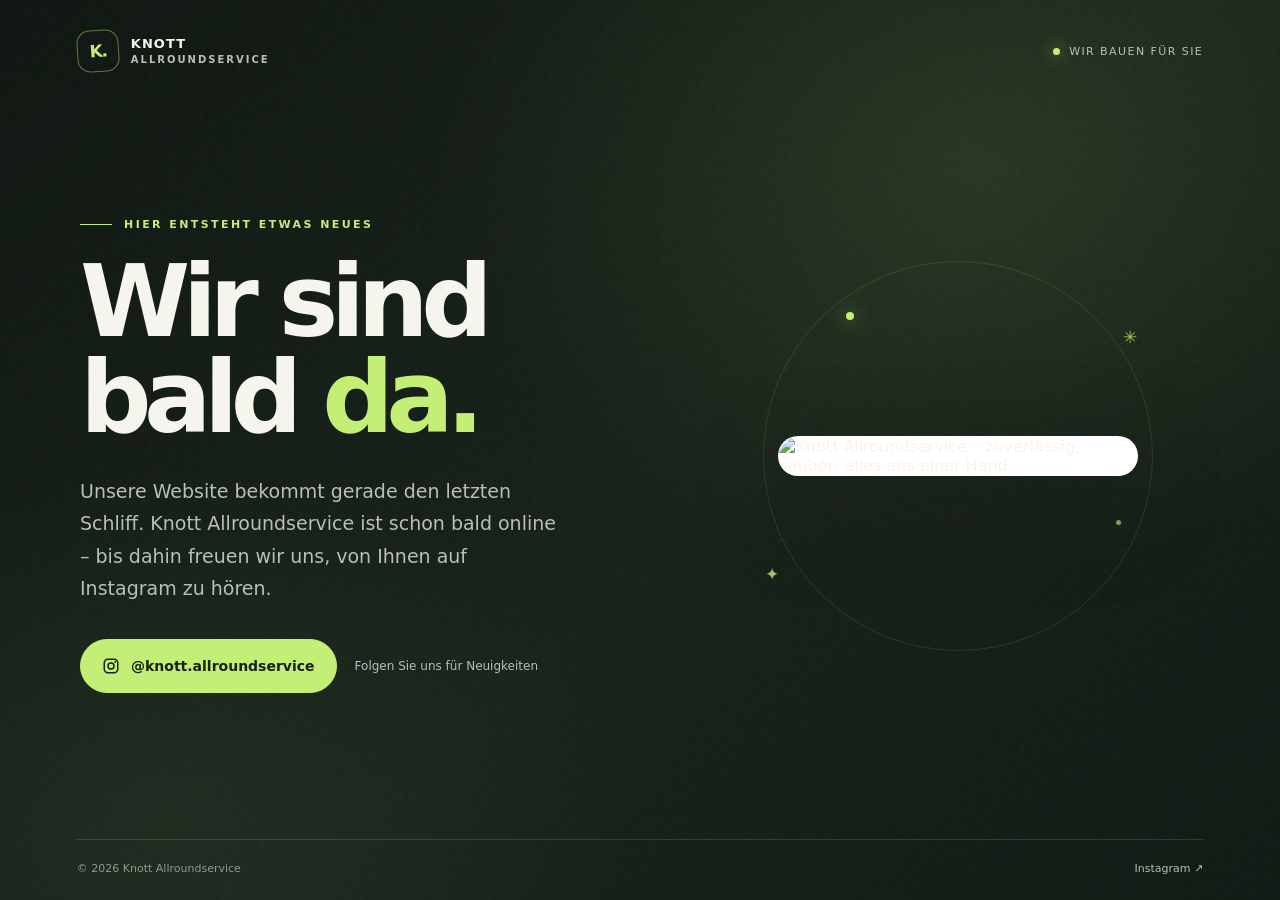
==== commit 85abfbcd: "Replace homepage with construction page Updated the HTML structure and content for the Knott Allroun" ====
--- a/index.html
+++ b/index.html
@@ -1,379 +1,39 @@
-<!DOCTYPE html>
+<!doctype html>
 <html lang="de">
 <head>
   <meta charset="utf-8">
   <meta name="viewport" content="width=device-width, initial-scale=1">
-
-  <!-- ===== SEO: Titel & Beschreibung (DEMO-Werte – später anpassen) ===== -->
-  <title>Muster &amp; Service – Allround-Service für Haus, Garten &amp; Grundstück | Musterstadt</title>
-  <meta name="description" content="Muster &amp; Service: Gartenpflege, Renovierung, Hausmeisterservice, Entrümpelung, Montage, Reinigung und Winterdienst aus einer Hand. Demo-Website mit Platzhalterdaten.">
-  <!-- DEMO-SEITE: verhindert die Aufnahme bei Google. VOR DEM LIVEGANG diese Zeile entfernen! -->
-  <meta name="robots" content="noindex, nofollow">
-  <!-- Später durch die echte Domain ersetzen -->
-  <link rel="canonical" href="https://www.example.com/">
-  <meta name="theme-color" content="#2f6b4f">
-  <link rel="icon" href="assets/icons/favicon.svg" type="image/svg+xml">
-  <!-- ===== Open Graph (Vorschau beim Teilen in WhatsApp, Facebook & Co.) ===== -->
-  <meta property="og:type" content="website">
-  <meta property="og:locale" content="de_DE">
-  <meta property="og:site_name" content="Muster &amp; Service">
-  <meta property="og:title" content="Muster &amp; Service – Allround-Service für Haus, Garten &amp; Grundstück">
-  <meta property="og:description" content="Gartenpflege, Renovierung, Hausmeisterservice, Entrümpelung, Montage, Winterdienst und mehr – zuverlässig aus einer Hand. (Demo-Website)">
-  <meta property="og:url" content="https://www.example.com/">
-  <meta property="og:image" content="https://www.example.com/assets/images/og-image.jpg">
-  <meta name="twitter:card" content="summary_large_image">
-
-  <!-- Hero-Bild vorladen = schnellerer Seitenaufbau -->
-  <link rel="preload" as="image" href="assets/images/hero-01.jpg">
-
-  <!-- ===== Structured Data (LocalBusiness) – wird von script.js automatisch
-       mit den Daten aus websiteData aktualisiert. Werte hier = Fallback. ===== -->
-  <script type="application/ld+json" id="structured-data">
-  {
-    "@context": "https://schema.org",
-    "@type": "HomeAndConstructionBusiness",
-    "name": "Muster & Service",
-    "description": "Allround-Dienstleister für Haus, Garten und Grundstück (Demo-Daten).",
-    "url": "https://www.example.com/",
-    "telephone": "01234 567890",
-    "email": "info@muster-service.de",
-    "address": {
-      "@type": "PostalAddress",
-      "streetAddress": "Musterstraße 12",
-      "postalCode": "49000",
-      "addressLocality": "Musterstadt",
-      "addressCountry": "DE"
-    },
-    "openingHours": "Mo-Fr 08:00-18:00"
-  }
-  </script>
-
-  <link rel="stylesheet" href="style.css">
-  <!-- Markiert, dass JavaScript aktiv ist (für Einblend-Animationen) -->
-  <script>document.documentElement.classList.add("js");</script>
+  <meta name="theme-color" content="#101712">
+  <meta name="description" content="Knott Allroundservice – unsere Website entsteht gerade. Wir sind bald für Sie da.">
+  <title>Knott Allroundservice – Bald für Sie da</title>
+  <style>
+    :root{color-scheme:dark;--ink:#f5f5ed;--muted:#b9c0b5;--green:#c4ef76;--deep:#101712;--line:rgba(245,245,237,.14)}
+    *{box-sizing:border-box}html{min-height:100%;background:var(--deep)}
+    body{min-height:100vh;margin:0;overflow-x:hidden;color:var(--ink);font-family:Inter,ui-sans-serif,system-ui,-apple-system,BlinkMacSystemFont,"Segoe UI",sans-serif;background:radial-gradient(ellipse at 76% 18%,rgba(114,153,74,.18),transparent 34rem),radial-gradient(ellipse at 12% 90%,rgba(74,110,75,.16),transparent 30rem),linear-gradient(135deg,#101712 0%,#18221a 55%,#111a14 100%)}
+    body:before{position:fixed;inset:0;z-index:0;pointer-events:none;content:"";opacity:.12;background-image:url("data:image/svg+xml,%3Csvg viewBox='0 0 180 180' xmlns='http://www.w3.org/2000/svg'%3E%3Cfilter id='n'%3E%3CfeTurbulence type='fractalNoise' baseFrequency='.9' numOctaves='3' stitchTiles='stitch'/%3E%3C/filter%3E%3Crect width='100%25' height='100%25' filter='url(%23n)' opacity='.22'/%3E%3C/svg%3E")}
+    a{color:inherit}.page{position:relative;z-index:1;display:flex;min-height:100vh;flex-direction:column;padding:30px clamp(22px,6vw,88px) 25px}
+    header,footer{display:flex;align-items:center;justify-content:space-between;gap:20px}.brand{display:inline-flex;align-items:center;gap:12px;text-decoration:none}.brand-mark{display:grid;width:42px;height:42px;place-items:center;border:1px solid rgba(196,239,118,.45);border-radius:13px;color:var(--green);font-size:17px;font-weight:800;letter-spacing:-.08em;transform:rotate(-4deg)}.brand-name{font-size:13px;font-weight:750;letter-spacing:.08em;line-height:1.3;text-transform:uppercase}.brand-name span{display:block;color:var(--muted);font-size:10px;font-weight:550;letter-spacing:.2em}
+    .status{display:inline-flex;align-items:center;gap:9px;color:var(--muted);font-size:11px;letter-spacing:.13em;text-transform:uppercase}.status:before{width:7px;height:7px;border-radius:50%;background:var(--green);box-shadow:0 0 15px rgba(196,239,118,.8);content:"";animation:blink 2.2s ease-in-out infinite}
+    main{display:grid;flex:1;align-items:center;grid-template-columns:minmax(0,1.05fr) minmax(300px,.95fr);gap:clamp(40px,8vw,120px);width:min(1120px,100%);margin:0 auto;padding:72px 0}.copy{animation:rise .8s .08s both}.eyebrow{display:flex;align-items:center;gap:12px;margin:0 0 23px;color:var(--green);font-size:11px;font-weight:700;letter-spacing:.22em;text-transform:uppercase}.eyebrow:before{width:32px;height:1px;background:var(--green);content:""}
+    h1{max-width:680px;margin:0;font-size:clamp(52px,8vw,100px);font-weight:650;letter-spacing:-.075em;line-height:.96}h1 span{color:var(--green)}.intro{max-width:480px;margin:29px 0 0;color:var(--muted);font-size:clamp(16px,1.7vw,19px);line-height:1.7}
+    .cta-row{display:flex;flex-wrap:wrap;align-items:center;gap:18px;margin-top:35px}.instagram{display:inline-flex;min-height:54px;align-items:center;justify-content:center;gap:11px;padding:0 21px;border:1px solid var(--green);border-radius:999px;background:var(--green);color:#172012;font-size:14px;font-weight:750;text-decoration:none;transition:transform .2s ease,background .2s ease,box-shadow .2s ease}.instagram:hover{transform:translateY(-3px);background:#d5f79b;box-shadow:0 12px 35px rgba(196,239,118,.18)}.instagram:focus-visible{outline:3px solid white;outline-offset:4px}.instagram svg{width:18px;height:18px}.cta-note{color:var(--muted);font-size:12px}
+    .visual{position:relative;display:grid;min-height:390px;place-items:center;animation:rise .9s .2s both}.orbit{position:absolute;width:min(78vw,390px);aspect-ratio:1;border:1px solid rgba(196,239,118,.13);border-radius:50%;animation:rotate 42s linear infinite}.orbit:before,.orbit:after{position:absolute;width:8px;height:8px;border-radius:50%;background:var(--green);content:"";box-shadow:0 0 18px rgba(196,239,118,.65)}.orbit:before{top:13%;left:21%}.orbit:after{right:8%;bottom:32%;width:5px;height:5px;opacity:.65}.logo-card{position:relative;width:min(78vw,360px);overflow:hidden;border:1px solid rgba(245,245,237,.18);border-radius:24px;background:#fff;box-shadow:0 30px 100px rgba(0,0,0,.28);animation:float 5s ease-in-out infinite}.logo-card img{display:block;width:100%;height:auto}.spark{position:absolute;color:var(--green);font-size:17px;opacity:.8;animation:twinkle 3s ease-in-out infinite}.spark.one{top:17%;right:13%}.spark.two{bottom:17%;left:10%;animation-delay:1.3s}
+    footer{padding-top:22px;border-top:1px solid var(--line);color:rgba(185,192,181,.75);font-size:11px}footer a{color:var(--muted);text-decoration:none}footer a:hover{color:var(--green)}
+    @keyframes rise{from{opacity:0;transform:translateY(18px)}to{opacity:1;transform:translateY(0)}}@keyframes float{0%,100%{transform:translateY(0) rotate(-2deg)}50%{transform:translateY(-9px) rotate(0)}}@keyframes rotate{to{transform:rotate(360deg)}}@keyframes blink{50%{opacity:.45;box-shadow:0 0 5px rgba(196,239,118,.35)}}@keyframes twinkle{50%{opacity:.25;transform:scale(.75)}}
+    @media(max-width:760px){.page{padding:23px 22px 18px}main{grid-template-columns:1fr;gap:12px;padding:58px 0 45px}.visual{min-height:310px;grid-row:1}.orbit{width:min(74vw,300px)}.logo-card{width:min(76vw,310px);border-radius:20px}h1{font-size:clamp(52px,13vw,78px)}.copy{text-align:center}.eyebrow,.cta-row{justify-content:center}.eyebrow:before{display:none}.intro{margin-right:auto;margin-left:auto}footer{align-items:flex-start}}
+    @media(max-width:420px){.status{font-size:9px;letter-spacing:.08em}.brand-name{font-size:11px}.brand-mark{width:37px;height:37px}.cta-row{gap:12px}.cta-note{width:100%}footer{gap:12px;font-size:10px}}
+    @media(prefers-reduced-motion:reduce){*,*:before,*:after{scroll-behavior:auto!important;animation-duration:.01ms!important;animation-iteration-count:1!important;transition-duration:.01ms!important}}
+  </style>
 </head>
 <body>
-  <a class="skip-link" href="#main">Zum Inhalt springen</a>
-
-  <!-- ================= HEADER / NAVIGATION ================= -->
-  <header class="site-header site-header--transparent">
-    <div class="container header-inner">
-      <a class="brand" href="#start" aria-label="Zur Startseite">
-        <span class="brand-mark" aria-hidden="true"><span data-icon="logo"></span></span>
-        <span class="brand-name" data-bind="companyName">Muster &amp; Service</span>
-      </a>
-
-      <button class="nav-toggle" type="button" aria-expanded="false" aria-controls="main-nav" aria-label="Menü öffnen">
-        <span></span><span></span><span></span>
-      </button>
-
-      <nav id="main-nav" class="main-nav" aria-label="Hauptnavigation">
-        <ul class="nav-list">
-          <li><a class="nav-link" href="#start">Startseite</a></li>
-          <li><a class="nav-link" href="#leistungen">Leistungen</a></li>
-          <li><a class="nav-link" href="#arbeiten">Arbeiten</a></li>
-          <li><a class="nav-link" href="#ueber-uns">Über uns</a></li>
-          <li><a class="nav-link" href="#kontakt">Kontakt</a></li>
-        </ul>
-        <a class="btn btn--primary nav-cta" href="#kontakt">Angebot anfragen</a>
-        <div class="nav-contact-mobile">
-          <p>Rufen Sie uns an:<br><a href="tel:01234567890" data-href="tel" data-bind="phone">01234 567890</a></p>
-          <p><span data-bind="openingHours">Mo–Fr: 08:00–18:00 Uhr</span></p>
-        </div>
-      </nav>
-    </div>
-  </header>
-
-  <main id="main">
-
-    <!-- ================= 1. HERO ================= -->
-    <section id="start" class="hero" aria-labelledby="hero-title">
-      <div class="hero-media">
-        <!-- Hintergrundbild: wird über websiteData.heroImage gesteuert -->
-        <img src="assets/images/hero-01.jpg" data-bind-src="heroImage" data-bind-alt="heroImageAlt"
-             alt="Gepflegtes Grundstück mit Garten (Platzhalterbild)" width="1920" height="1080" fetchpriority="high" decoding="async">
-      </div>
-      <div class="container">
-        <div class="hero-content">
-          <p class="eyebrow" data-bind="heroEyebrow">Allround-Service aus Musterstadt</p>
-          <h1 id="hero-title"><span data-bind="companyName">Muster &amp; Service</span></h1>
-          <p class="hero-lead"><strong data-bind="slogan">Zuverlässige Lösungen rund um Haus, Garten und Grundstück.</strong>
-            <span data-bind="heroText">Vom Rasenschnitt über die Renovierung bis zum Winterdienst: Wir erledigen anfallende Arbeiten sauber, pünktlich und zu fairen Preisen – alles aus einer Hand.</span></p>
-          <div class="btn-group">
-            <a class="btn btn--primary" href="#leistungen">Dienstleistungen entdecken <span data-icon="arrowRight"></span></a>
-            <a class="btn btn--ghost-light" href="#kontakt">Kontakt aufnehmen</a>
-          </div>
-          <ul class="hero-facts" aria-label="Kurz zusammengefasst">
-            <li><span data-icon="checkSm"></span> Viele Leistungen aus einer Hand</li>
-            <li><span data-icon="checkSm"></span> Privat &amp; Gewerbe</li>
-            <li><span data-icon="checkSm"></span> Kostenloses Angebot</li>
-          </ul>
-        </div>
-      </div>
-    </section>
-
-    <!-- ================= 2. ÜBER UNS / KURZE VORSTELLUNG ================= -->
-    <section id="ueber-uns" class="section" aria-labelledby="about-title">
-      <div class="container about-grid">
-        <div class="about-text reveal">
-          <p class="eyebrow">Über uns</p>
-          <h2 id="about-title" data-bind="aboutTitle">Ihr zuverlässiger Partner für vielseitige Arbeiten</h2>
-          <p data-bind="aboutText">Muster &amp; Service ist Ihr Ansprechpartner, wenn rund um Haus, Garten und Grundstück etwas zu tun ist.</p>
-          <p data-bind="aboutText2">Statt für jede Kleinigkeit einen anderen Betrieb zu beauftragen, bekommen Sie bei uns viele Leistungen aus einer Hand.</p>
-          <ul class="check-list">
-            <li><span data-icon="check"></span><span>Fester Ansprechpartner: <strong data-bind="owner">Max Mustermann</strong></span></li>
-            <li><span data-icon="check"></span><span>Einsatzgebiet: <span data-bind="serviceArea">Musterstadt und Umgebung</span></span></li>
-            <li><span data-icon="check"></span><span>Für Privatkunden, Vermieter, Hausverwaltungen und Gewerbe</span></li>
-          </ul>
-          <a class="btn btn--outline" href="#kontakt">Persönlich kennenlernen</a>
-        </div>
-        <figure class="about-media reveal" style="--delay:.1s">
-          <img src="assets/images/ueber-uns-01.jpg" data-bind-src="aboutImage" data-bind-alt="aboutImageAlt"
-               alt="Mitarbeiter bei der Arbeit (Platzhalterbild)" width="900" height="1200" loading="lazy" decoding="async">
-          <figcaption class="about-badge">
-            <span><strong data-bind="experienceYears">10+</strong><span data-bind="experienceLabel">Jahre Erfahrung</span></span>
-          </figcaption>
-        </figure>
-      </div>
-    </section>
-
-    <!-- ================= 3. DIENSTLEISTUNGEN =================
-         Die Karten werden automatisch aus der Liste "services" erzeugt. -->
-    <section id="leistungen" class="section section--soft" aria-labelledby="services-title">
-      <div class="container">
-        <div class="section-head section-head--center reveal">
-          <p class="eyebrow">Leistungen</p>
-          <h2 id="services-title">Viele Aufgaben – ein Ansprechpartner</h2>
-          <p>Ob drinnen oder draußen, einmalig oder regelmäßig: Wir übernehmen die unterschiedlichsten Arbeiten rund um Ihre Immobilie.</p>
-        </div>
-        <div id="services-grid" class="services-grid">
-          <noscript><p class="noscript-hint">Bitte aktivieren Sie JavaScript, um alle Leistungen anzuzeigen.</p></noscript>
-        </div>
-      </div>
-    </section>
-
-    <!-- ================= 4. UNSERE ARBEITEN / REFERENZEN =================
-         Projekte und Filter werden automatisch aus der Liste "projects" erzeugt. -->
-    <section id="arbeiten" class="section" aria-labelledby="projects-title">
-      <div class="container">
-        <div class="section-head reveal">
-          <p class="eyebrow">Referenzen</p>
-          <h2 id="projects-title">Unsere Arbeiten</h2>
-          <p>Ein Auszug aus erledigten Aufträgen. Beim ersten Projekt können Sie den Regler ziehen und Vorher und Nachher vergleichen.</p>
-        </div>
-        <div id="project-filter" class="filter-bar" role="group" aria-label="Projekte nach Kategorie filtern"></div>
-        <div id="projects-grid" class="projects-grid" aria-live="polite"></div>
-      </div>
-    </section>
-
-    <!-- ================= 5. VIDEOS =================
-         Videos werden automatisch aus der Liste "videos" erzeugt. -->
-    <section id="videos" class="section section--dark" aria-labelledby="videos-title">
-      <div class="container">
-        <div class="section-head reveal">
-          <p class="eyebrow">Videos</p>
-          <h2 id="videos-title">Einblicke in unsere Arbeit</h2>
-          <p>Kurze Projektvideos zeigen, wie wir arbeiten – vom ersten Handgriff bis zum fertigen Ergebnis.</p>
-        </div>
-        <div id="videos-grid" class="videos-grid"></div>
-      </div>
-    </section>
-
-    <!-- ================= 6. GALERIE =================
-         Bilder werden automatisch aus der Liste "galleryImages" erzeugt. -->
-    <section id="galerie" class="section" aria-labelledby="gallery-title">
-      <div class="container">
-        <div class="section-head section-head--center reveal">
-          <p class="eyebrow">Galerie</p>
-          <h2 id="gallery-title">Eindrücke aus dem Alltag</h2>
-          <p>Klicken Sie auf ein Bild, um es groß anzusehen.</p>
-        </div>
-        <div id="gallery-grid" class="gallery-grid"></div>
-      </div>
-    </section>
-
-    <!-- ================= 7. WARUM WIR? ================= -->
-    <section id="vorteile" class="section section--soft" aria-labelledby="benefits-title">
-      <div class="container">
-        <div class="section-head section-head--center reveal">
-          <p class="eyebrow">Warum wir?</p>
-          <h2 id="benefits-title">Darauf können Sie sich verlassen</h2>
-        </div>
-        <div id="benefits-grid" class="benefits-grid"></div>
-      </div>
-    </section>
-
-    <!-- ================= 8. ABLAUF ================= -->
-    <section id="ablauf" class="section" aria-labelledby="steps-title">
-      <div class="container">
-        <div class="section-head section-head--center reveal">
-          <p class="eyebrow">Ablauf</p>
-          <h2 id="steps-title">So läuft es ab</h2>
-          <p>In fünf einfachen Schritten zur erledigten Arbeit.</p>
-        </div>
-        <ol id="steps-list" class="steps"></ol>
-      </div>
-    </section>
-
-    <!-- ================= 9. KONTAKT ================= -->
-    <section id="kontakt" class="section section--soft" aria-labelledby="contact-title">
-      <div class="container">
-        <div class="section-head reveal">
-          <p class="eyebrow">Kontakt</p>
-          <h2 id="contact-title">Wie können wir Ihnen helfen?</h2>
-          <p>Rufen Sie an, schreiben Sie uns oder nutzen Sie das Formular. Wir melden uns schnellstmöglich mit einem unverbindlichen Angebot.</p>
-        </div>
-
-        <div class="contact-grid">
-          <!-- Kontaktdaten -->
-          <div class="contact-card reveal">
-            <h3 data-bind="companyName">Muster &amp; Service</h3>
-            <p class="contact-person">Ansprechpartner: <span data-bind="owner">Max Mustermann</span></p>
-            <ul class="contact-list">
-              <li><span class="ci" data-icon="pin"></span>
-                <div><small>Adresse</small><span class="v"><span data-bind="street">Musterstraße 12</span><br><span data-bind="zipCity">49000 Musterstadt</span></span></div></li>
-              <li><span class="ci" data-icon="phone"></span>
-                <div><small>Telefon</small><a href="tel:01234567890" data-href="tel" data-bind="phone">01234 567890</a></div></li>
-              <li><span class="ci" data-icon="mail"></span>
-                <div><small>E-Mail</small><a href="mailto:info@muster-service.de" data-href="mailto" data-bind="email">info@muster-service.de</a></div></li>
-              <li><span class="ci" data-icon="clock"></span>
-                <div><small>Öffnungszeiten</small><span class="v" data-bind="openingHours">Mo–Fr: 08:00–18:00 Uhr</span></div></li>
-            </ul>
-            <div class="contact-actions">
-              <a class="btn btn--light" href="tel:01234567890" data-href="tel"><span data-icon="phone"></span> Jetzt anrufen</a>
-              <a class="btn btn--ghost-light" href="mailto:info@muster-service.de" data-href="mailto"><span data-icon="mail"></span> E-Mail schreiben</a>
-              <a class="btn btn--whatsapp" href="#" data-href="whatsapp" target="_blank" rel="noopener"><span data-icon="chat"></span> WhatsApp <span class="visually-hidden">(öffnet in neuem Fenster)</span></a>
-            </div>
-          </div>
-
-          <!-- Kontaktformular (DEMO – versendet keine Daten) -->
-          <div class="form-card reveal" style="--delay:.1s">
-            <div class="demo-note" role="note">
-              <span data-icon="info"></span>
-              <p><strong>Demo-Formular:</strong> Es werden keine Daten übertragen oder gespeichert.</p>
-            </div>
-            <form id="contact-form" novalidate aria-describedby="form-hint">
-              <div class="form-grid">
-                <div class="form-field">
-                  <label for="cf-name">Name <span class="req" aria-hidden="true">*</span></label>
-                  <input id="cf-name" name="name" type="text" autocomplete="name" required aria-describedby="err-name">
-                  <span class="field-error" id="err-name" aria-live="polite"></span>
-                </div>
-                <div class="form-field">
-                  <label for="cf-email">E-Mail <span class="req" aria-hidden="true">*</span></label>
-                  <input id="cf-email" name="email" type="email" autocomplete="email" inputmode="email" required aria-describedby="err-email">
-                  <span class="field-error" id="err-email" aria-live="polite"></span>
-                </div>
-                <div class="form-field">
-                  <label for="cf-phone">Telefonnummer</label>
-                  <input id="cf-phone" name="phone" type="tel" autocomplete="tel" inputmode="tel" aria-describedby="err-phone">
-                  <span class="field-error" id="err-phone" aria-live="polite"></span>
-                </div>
-                <div class="form-field">
-                  <label for="cf-service">Gewünschte Leistung</label>
-                  <!-- Optionen werden automatisch aus "services" erzeugt -->
-                  <select id="cf-service" name="service">
-                    <option value="">Bitte auswählen (optional)</option>
-                  </select>
-                </div>
-                <div class="form-field form-field--full">
-                  <label for="cf-message">Nachricht <span class="req" aria-hidden="true">*</span></label>
-                  <textarea id="cf-message" name="message" rows="5" required aria-describedby="err-message"
-                            placeholder="Was dürfen wir für Sie erledigen? Gerne mit Ort, Umfang und Wunschtermin."></textarea>
-                  <span class="field-error" id="err-message" aria-live="polite"></span>
-                </div>
-                <div class="form-field form-field--full">
-                  <label class="checkbox" for="cf-privacy">
-                    <input id="cf-privacy" name="privacy" type="checkbox" required aria-describedby="err-privacy">
-                    <span>Ich habe die <a href="datenschutz.html">Datenschutzerklärung</a> gelesen und bin mit der Verarbeitung meiner Angaben zur Bearbeitung der Anfrage einverstanden. <span class="req" aria-hidden="true">*</span></span>
-                  </label>
-                  <span class="field-error" id="err-privacy" aria-live="polite"></span>
-                </div>
-                <div class="form-field form-field--full">
-                  <button class="btn btn--primary btn--block" type="submit">Anfrage senden <span data-icon="arrowRight"></span></button>
-                </div>
-                <p class="form-hint form-field--full" id="form-hint">Felder mit <span aria-hidden="true">*</span> sind Pflichtfelder.</p>
-                <div id="form-status" class="form-status form-field--full" role="status" tabindex="-1"></div>
-              </div>
-            </form>
-          </div>
-        </div>
-      </div>
-    </section>
-  </main>
-
-  <!-- ================= FOOTER ================= -->
-  <footer class="site-footer">
-    <div class="container">
-      <div class="footer-grid">
-        <div>
-          <a class="brand" href="#start">
-            <span class="brand-mark" aria-hidden="true"><span data-icon="logo"></span></span>
-            <span class="brand-name" data-bind="companyName">Muster &amp; Service</span>
-          </a>
-          <p data-bind="shortDescription">Ihr Allround-Dienstleister für Haus, Garten, Grundstück und vieles mehr – zuverlässig, flexibel und persönlich.</p>
-        </div>
-
-        <nav aria-label="Footer-Navigation">
-          <h3>Navigation</h3>
-          <ul class="footer-links">
-            <li><a href="#start">Startseite</a></li>
-            <li><a href="#leistungen">Dienstleistungen</a></li>
-            <li><a href="#arbeiten">Arbeiten</a></li>
-            <li><a href="#kontakt">Kontakt</a></li>
-          </ul>
-        </nav>
-
-        <nav aria-label="Rechtliches">
-          <h3>Rechtliches</h3>
-          <ul class="footer-links">
-            <li><a href="impressum.html">Impressum</a></li>
-            <li><a href="datenschutz.html">Datenschutz</a></li>
-            <li><a href="copyright.html">Copyright</a></li>
-          </ul>
-        </nav>
-
-        <div>
-          <h3>Kontakt</h3>
-          <address class="footer-contact">
-            <span data-bind="street">Musterstraße 12</span>
-            <span data-bind="zipCity">49000 Musterstadt</span>
-            <a href="tel:01234567890" data-href="tel" data-bind="phone">01234 567890</a>
-            <a href="mailto:info@muster-service.de" data-href="mailto" data-bind="email">info@muster-service.de</a>
-            <span data-bind="openingHours">Mo–Fr: 08:00–18:00 Uhr</span>
-          </address>
-        </div>
-      </div>
-
-      <div class="footer-bottom">
-        <p>© <span data-bind="year">2026</span> <span data-bind="companyName">Muster &amp; Service</span>. Alle Rechte vorbehalten.</p>
-        <ul>
-          <li><a href="impressum.html">Impressum</a></li>
-          <li><a href="datenschutz.html">Datenschutz</a></li>
-          <li><a href="copyright.html">Copyright</a></li>
-        </ul>
-      </div>
-    </div>
-  </footer>
-
-  <button class="to-top" type="button" aria-label="Nach oben scrollen"><span data-icon="arrowUp"></span></button>
-
-  <!-- ================= LIGHTBOX (große Bildansicht der Galerie) ================= -->
-  <div id="lightbox" class="lightbox" role="dialog" aria-modal="true" aria-label="Bildansicht" aria-hidden="true">
-    <div class="lightbox-top">
-      <span class="lightbox-counter" aria-live="polite"></span>
-      <button class="lb-btn lb-close" type="button" aria-label="Bildansicht schließen (ESC)"><span data-icon="close"></span></button>
-    </div>
-    <div class="lightbox-stage">
-      <button class="lb-btn lb-prev" type="button" aria-label="Vorheriges Bild"><span data-icon="chevLeft"></span></button>
-      <img src="data:," alt="">
-      <button class="lb-btn lb-next" type="button" aria-label="Nächstes Bild"><span data-icon="chevRight"></span></button>
-    </div>
-    <p class="lightbox-caption" aria-live="polite"></p>
+  <div class="page">
+    <header><a class="brand" href="#start" aria-label="Knott Allroundservice – Startseite"><span class="brand-mark" aria-hidden="true">K.</span><span class="brand-name">Knott <span>Allroundservice</span></span></a><span class="status">Wir bauen für Sie</span></header>
+    <main id="start">
+      <section class="copy" aria-labelledby="headline"><p class="eyebrow">Hier entsteht etwas Neues</p><h1 id="headline">Wir sind<br>bald <span>da.</span></h1><p class="intro">Unsere Website bekommt gerade den letzten Schliff. Knott Allroundservice ist schon bald online – bis dahin freuen wir uns, von Ihnen auf Instagram zu hören.</p><div class="cta-row"><a class="instagram" href="https://www.instagram.com/knott.allroundservice/" target="_blank" rel="noopener noreferrer" aria-label="Knott Allroundservice auf Instagram öffnen"><svg viewBox="0 0 24 24" fill="none" aria-hidden="true"><rect x="3" y="3" width="18" height="18" rx="5" stroke="currentColor" stroke-width="2"/><circle cx="12" cy="12" r="4" stroke="currentColor" stroke-width="2"/><circle cx="17.6" cy="6.6" r="1.2" fill="currentColor"/></svg>@knott.allroundservice</a><span class="cta-note">Folgen Sie uns für Neuigkeiten</span></div></section>
+      <div class="visual" aria-hidden="true"><div class="orbit"></div><span class="spark one">✳</span><span class="spark two">✦</span><div class="logo-card"><img src="assets/images/knott-logo.png" alt="Knott Allroundservice – zuverlässig, sauber, alles aus einer Hand"></div></div>
+    </main>
+    <footer><span>© <span id="year">2026</span> Knott Allroundservice</span><a href="https://www.instagram.com/knott.allroundservice/" target="_blank" rel="noopener noreferrer">Instagram ↗</a></footer>
   </div>
-
-  <!-- Inhalte der Website (Firmendaten, Leistungen, Projekte, Bilder, Videos) -->
-  <script src="data.js" defer></script>
-  <script src="script.js" defer></script>
+  <script>document.getElementById('year').textContent=new Date().getFullYear();</script>
 </body>
 </html>
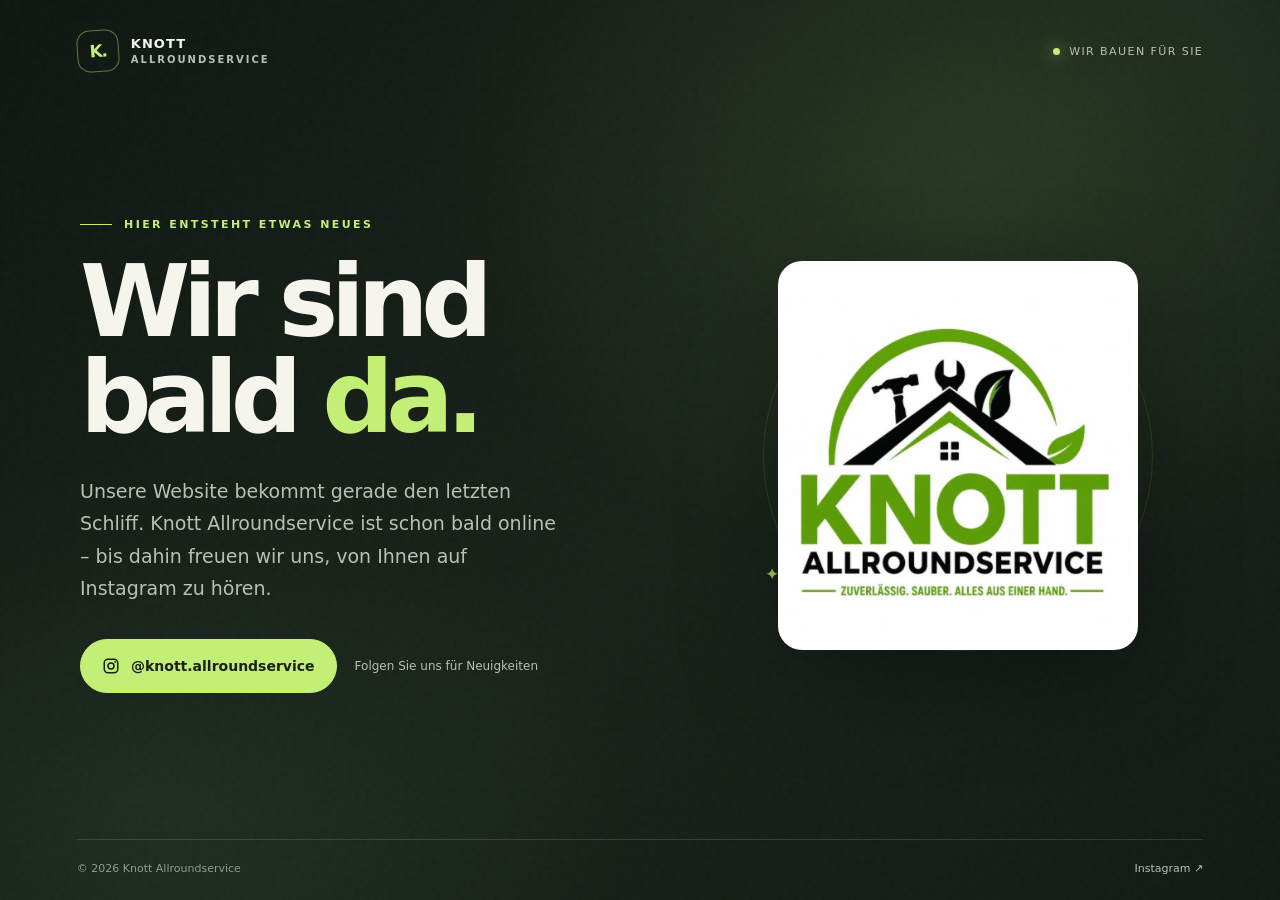
==== commit 6ef87931: "Use uploaded logo on construction page" ====
--- a/index.html
+++ b/index.html
@@ -30,7 +30,7 @@
     <header><a class="brand" href="#start" aria-label="Knott Allroundservice – Startseite"><span class="brand-mark" aria-hidden="true">K.</span><span class="brand-name">Knott <span>Allroundservice</span></span></a><span class="status">Wir bauen für Sie</span></header>
     <main id="start">
       <section class="copy" aria-labelledby="headline"><p class="eyebrow">Hier entsteht etwas Neues</p><h1 id="headline">Wir sind<br>bald <span>da.</span></h1><p class="intro">Unsere Website bekommt gerade den letzten Schliff. Knott Allroundservice ist schon bald online – bis dahin freuen wir uns, von Ihnen auf Instagram zu hören.</p><div class="cta-row"><a class="instagram" href="https://www.instagram.com/knott.allroundservice/" target="_blank" rel="noopener noreferrer" aria-label="Knott Allroundservice auf Instagram öffnen"><svg viewBox="0 0 24 24" fill="none" aria-hidden="true"><rect x="3" y="3" width="18" height="18" rx="5" stroke="currentColor" stroke-width="2"/><circle cx="12" cy="12" r="4" stroke="currentColor" stroke-width="2"/><circle cx="17.6" cy="6.6" r="1.2" fill="currentColor"/></svg>@knott.allroundservice</a><span class="cta-note">Folgen Sie uns für Neuigkeiten</span></div></section>
-      <div class="visual" aria-hidden="true"><div class="orbit"></div><span class="spark one">✳</span><span class="spark two">✦</span><div class="logo-card"><img src="assets/images/knott-logo.png" alt="Knott Allroundservice – zuverlässig, sauber, alles aus einer Hand"></div></div>
+      <div class="visual" aria-hidden="true"><div class="orbit"></div><span class="spark one">✳</span><span class="spark two">✦</span><div class="logo-card"><img src="assets/images/Bildschirmfoto%202026-10-18%20um%2021.18.49.png" alt="Knott Allroundservice – zuverlässig, sauber, alles aus einer Hand"></div></div>
     </main>
     <footer><span>© <span id="year">2026</span> Knott Allroundservice</span><a href="https://www.instagram.com/knott.allroundservice/" target="_blank" rel="noopener noreferrer">Instagram ↗</a></footer>
   </div>
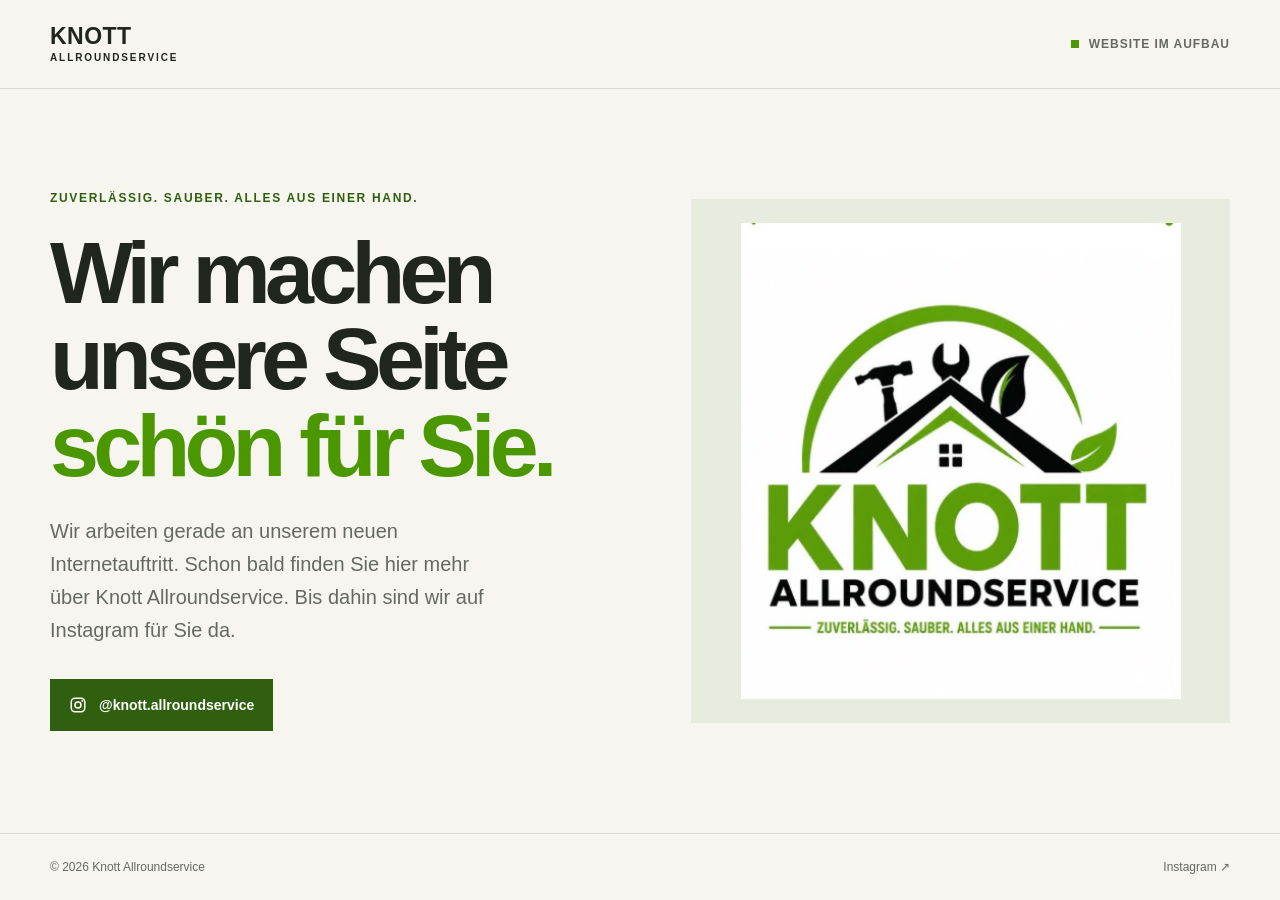
==== commit dbe931a9: "Redesign construction landing page Updated the website structure and styles for Knott Allroundservic" ====
--- a/index.html
+++ b/index.html
@@ -3,37 +3,105 @@
 <head>
   <meta charset="utf-8">
   <meta name="viewport" content="width=device-width, initial-scale=1">
-  <meta name="theme-color" content="#101712">
-  <meta name="description" content="Knott Allroundservice – unsere Website entsteht gerade. Wir sind bald für Sie da.">
-  <title>Knott Allroundservice – Bald für Sie da</title>
+  <meta name="theme-color" content="#f6f5ef">
+  <meta name="description" content="Knott Allroundservice – unsere neue Website ist bald für Sie da.">
+  <title>Knott Allroundservice | Bald online</title>
   <style>
-    :root{color-scheme:dark;--ink:#f5f5ed;--muted:#b9c0b5;--green:#c4ef76;--deep:#101712;--line:rgba(245,245,237,.14)}
-    *{box-sizing:border-box}html{min-height:100%;background:var(--deep)}
-    body{min-height:100vh;margin:0;overflow-x:hidden;color:var(--ink);font-family:Inter,ui-sans-serif,system-ui,-apple-system,BlinkMacSystemFont,"Segoe UI",sans-serif;background:radial-gradient(ellipse at 76% 18%,rgba(114,153,74,.18),transparent 34rem),radial-gradient(ellipse at 12% 90%,rgba(74,110,75,.16),transparent 30rem),linear-gradient(135deg,#101712 0%,#18221a 55%,#111a14 100%)}
-    body:before{position:fixed;inset:0;z-index:0;pointer-events:none;content:"";opacity:.12;background-image:url("data:image/svg+xml,%3Csvg viewBox='0 0 180 180' xmlns='http://www.w3.org/2000/svg'%3E%3Cfilter id='n'%3E%3CfeTurbulence type='fractalNoise' baseFrequency='.9' numOctaves='3' stitchTiles='stitch'/%3E%3C/filter%3E%3Crect width='100%25' height='100%25' filter='url(%23n)' opacity='.22'/%3E%3C/svg%3E")}
-    a{color:inherit}.page{position:relative;z-index:1;display:flex;min-height:100vh;flex-direction:column;padding:30px clamp(22px,6vw,88px) 25px}
-    header,footer{display:flex;align-items:center;justify-content:space-between;gap:20px}.brand{display:inline-flex;align-items:center;gap:12px;text-decoration:none}.brand-mark{display:grid;width:42px;height:42px;place-items:center;border:1px solid rgba(196,239,118,.45);border-radius:13px;color:var(--green);font-size:17px;font-weight:800;letter-spacing:-.08em;transform:rotate(-4deg)}.brand-name{font-size:13px;font-weight:750;letter-spacing:.08em;line-height:1.3;text-transform:uppercase}.brand-name span{display:block;color:var(--muted);font-size:10px;font-weight:550;letter-spacing:.2em}
-    .status{display:inline-flex;align-items:center;gap:9px;color:var(--muted);font-size:11px;letter-spacing:.13em;text-transform:uppercase}.status:before{width:7px;height:7px;border-radius:50%;background:var(--green);box-shadow:0 0 15px rgba(196,239,118,.8);content:"";animation:blink 2.2s ease-in-out infinite}
-    main{display:grid;flex:1;align-items:center;grid-template-columns:minmax(0,1.05fr) minmax(300px,.95fr);gap:clamp(40px,8vw,120px);width:min(1120px,100%);margin:0 auto;padding:72px 0}.copy{animation:rise .8s .08s both}.eyebrow{display:flex;align-items:center;gap:12px;margin:0 0 23px;color:var(--green);font-size:11px;font-weight:700;letter-spacing:.22em;text-transform:uppercase}.eyebrow:before{width:32px;height:1px;background:var(--green);content:""}
-    h1{max-width:680px;margin:0;font-size:clamp(52px,8vw,100px);font-weight:650;letter-spacing:-.075em;line-height:.96}h1 span{color:var(--green)}.intro{max-width:480px;margin:29px 0 0;color:var(--muted);font-size:clamp(16px,1.7vw,19px);line-height:1.7}
-    .cta-row{display:flex;flex-wrap:wrap;align-items:center;gap:18px;margin-top:35px}.instagram{display:inline-flex;min-height:54px;align-items:center;justify-content:center;gap:11px;padding:0 21px;border:1px solid var(--green);border-radius:999px;background:var(--green);color:#172012;font-size:14px;font-weight:750;text-decoration:none;transition:transform .2s ease,background .2s ease,box-shadow .2s ease}.instagram:hover{transform:translateY(-3px);background:#d5f79b;box-shadow:0 12px 35px rgba(196,239,118,.18)}.instagram:focus-visible{outline:3px solid white;outline-offset:4px}.instagram svg{width:18px;height:18px}.cta-note{color:var(--muted);font-size:12px}
-    .visual{position:relative;display:grid;min-height:390px;place-items:center;animation:rise .9s .2s both}.orbit{position:absolute;width:min(78vw,390px);aspect-ratio:1;border:1px solid rgba(196,239,118,.13);border-radius:50%;animation:rotate 42s linear infinite}.orbit:before,.orbit:after{position:absolute;width:8px;height:8px;border-radius:50%;background:var(--green);content:"";box-shadow:0 0 18px rgba(196,239,118,.65)}.orbit:before{top:13%;left:21%}.orbit:after{right:8%;bottom:32%;width:5px;height:5px;opacity:.65}.logo-card{position:relative;width:min(78vw,360px);overflow:hidden;border:1px solid rgba(245,245,237,.18);border-radius:24px;background:#fff;box-shadow:0 30px 100px rgba(0,0,0,.28);animation:float 5s ease-in-out infinite}.logo-card img{display:block;width:100%;height:auto}.spark{position:absolute;color:var(--green);font-size:17px;opacity:.8;animation:twinkle 3s ease-in-out infinite}.spark.one{top:17%;right:13%}.spark.two{bottom:17%;left:10%;animation-delay:1.3s}
-    footer{padding-top:22px;border-top:1px solid var(--line);color:rgba(185,192,181,.75);font-size:11px}footer a{color:var(--muted);text-decoration:none}footer a:hover{color:var(--green)}
-    @keyframes rise{from{opacity:0;transform:translateY(18px)}to{opacity:1;transform:translateY(0)}}@keyframes float{0%,100%{transform:translateY(0) rotate(-2deg)}50%{transform:translateY(-9px) rotate(0)}}@keyframes rotate{to{transform:rotate(360deg)}}@keyframes blink{50%{opacity:.45;box-shadow:0 0 5px rgba(196,239,118,.35)}}@keyframes twinkle{50%{opacity:.25;transform:scale(.75)}}
-    @media(max-width:760px){.page{padding:23px 22px 18px}main{grid-template-columns:1fr;gap:12px;padding:58px 0 45px}.visual{min-height:310px;grid-row:1}.orbit{width:min(74vw,300px)}.logo-card{width:min(76vw,310px);border-radius:20px}h1{font-size:clamp(52px,13vw,78px)}.copy{text-align:center}.eyebrow,.cta-row{justify-content:center}.eyebrow:before{display:none}.intro{margin-right:auto;margin-left:auto}footer{align-items:flex-start}}
-    @media(max-width:420px){.status{font-size:9px;letter-spacing:.08em}.brand-name{font-size:11px}.brand-mark{width:37px;height:37px}.cta-row{gap:12px}.cta-note{width:100%}footer{gap:12px;font-size:10px}}
-    @media(prefers-reduced-motion:reduce){*,*:before,*:after{scroll-behavior:auto!important;animation-duration:.01ms!important;animation-iteration-count:1!important;transition-duration:.01ms!important}}
+    :root {
+      color-scheme: light;
+      --paper: #f6f5ef;
+      --ink: #20251e;
+      --muted: #656a60;
+      --green: #4b9700;
+      --green-dark: #315f10;
+      --rule: #d9dbd1;
+      --soft-green: #e8ecdf;
+    }
+    * { box-sizing: border-box; }
+    html { min-height: 100%; background: var(--paper); }
+    body {
+      min-height: 100vh;
+      margin: 0;
+      color: var(--ink);
+      background: var(--paper);
+      font-family: Arial, Helvetica, sans-serif;
+      -webkit-font-smoothing: antialiased;
+    }
+    a { color: inherit; }
+    .site { display: flex; min-height: 100vh; flex-direction: column; }
+    .wrap { width: min(1180px, calc(100% - 64px)); margin-inline: auto; }
+    header { border-bottom: 1px solid var(--rule); }
+    .header-inner { display: flex; min-height: 88px; align-items: center; justify-content: space-between; gap: 24px; }
+    .wordmark { text-decoration: none; line-height: 1; }
+    .wordmark strong { display: block; font-size: 23px; font-weight: 800; letter-spacing: .02em; }
+    .wordmark span { display: block; margin-top: 5px; font-size: 10px; font-weight: 700; letter-spacing: .19em; text-transform: uppercase; }
+    .header-note { display: flex; align-items: center; gap: 10px; color: var(--muted); font-size: 12px; font-weight: 700; letter-spacing: .08em; text-transform: uppercase; }
+    .header-note::before { width: 8px; height: 8px; background: var(--green); content: ""; }
+    main { display: grid; flex: 1; grid-template-columns: 1fr 1fr; align-items: center; gap: clamp(48px, 8vw, 110px); padding-block: clamp(56px, 9vh, 100px); }
+    .copy { max-width: 570px; }
+    .eyebrow { margin: 0 0 25px; color: var(--green-dark); font-size: 12px; font-weight: 700; letter-spacing: .14em; text-transform: uppercase; }
+    h1 { max-width: 600px; margin: 0; font-size: clamp(54px, 7.3vw, 88px); font-weight: 800; letter-spacing: -.065em; line-height: .98; }
+    h1 span { color: var(--green); }
+    .intro { max-width: 460px; margin: 26px 0 0; color: var(--muted); font-size: clamp(17px, 1.7vw, 20px); line-height: 1.65; }
+    .instagram { display: inline-flex; min-height: 52px; align-items: center; gap: 12px; margin-top: 32px; padding: 0 19px; background: var(--green-dark); color: #fff; font-size: 14px; font-weight: 700; text-decoration: none; transition: background-color .18s ease; }
+    .instagram:hover { background: #24470b; }
+    .instagram:focus-visible { outline: 3px solid var(--green); outline-offset: 4px; }
+    .instagram svg { width: 18px; height: 18px; }
+    .visual { display: grid; min-height: 340px; place-items: center; padding: 24px; background: var(--soft-green); }
+    .visual img { display: block; width: min(100%, 440px); height: auto; }
+    footer { border-top: 1px solid var(--rule); }
+    .footer-inner { display: flex; min-height: 66px; align-items: center; justify-content: space-between; gap: 20px; color: var(--muted); font-size: 12px; }
+    footer a { text-decoration: none; }
+    footer a:hover { color: var(--green-dark); text-decoration: underline; text-underline-offset: 3px; }
+    @media (max-width: 760px) {
+      .wrap { width: min(100% - 40px, 560px); }
+      .header-inner { min-height: 76px; }
+      .wordmark strong { font-size: 20px; }
+      .header-note { font-size: 10px; }
+      main { grid-template-columns: 1fr; gap: 36px; padding-block: 48px; }
+      .copy { order: 1; }
+      .visual { order: 0; min-height: 260px; }
+      h1 { font-size: clamp(52px, 13vw, 76px); }
+      .intro { margin-top: 20px; }
+      .instagram { margin-top: 25px; }
+    }
+    @media (max-width: 420px) {
+      .wrap { width: calc(100% - 32px); }
+      .header-inner { gap: 12px; }
+      .wordmark strong { font-size: 18px; }
+      .wordmark span { font-size: 9px; }
+      .header-note { gap: 7px; font-size: 9px; letter-spacing: .04em; }
+      .visual { min-height: 220px; padding: 16px; }
+      .footer-inner { font-size: 10px; }
+    }
+    @media (prefers-reduced-motion: reduce) { *, *::before, *::after { scroll-behavior: auto !important; transition-duration: .01ms !important; } }
   </style>
 </head>
 <body>
-  <div class="page">
-    <header><a class="brand" href="#start" aria-label="Knott Allroundservice – Startseite"><span class="brand-mark" aria-hidden="true">K.</span><span class="brand-name">Knott <span>Allroundservice</span></span></a><span class="status">Wir bauen für Sie</span></header>
-    <main id="start">
-      <section class="copy" aria-labelledby="headline"><p class="eyebrow">Hier entsteht etwas Neues</p><h1 id="headline">Wir sind<br>bald <span>da.</span></h1><p class="intro">Unsere Website bekommt gerade den letzten Schliff. Knott Allroundservice ist schon bald online – bis dahin freuen wir uns, von Ihnen auf Instagram zu hören.</p><div class="cta-row"><a class="instagram" href="https://www.instagram.com/knott.allroundservice/" target="_blank" rel="noopener noreferrer" aria-label="Knott Allroundservice auf Instagram öffnen"><svg viewBox="0 0 24 24" fill="none" aria-hidden="true"><rect x="3" y="3" width="18" height="18" rx="5" stroke="currentColor" stroke-width="2"/><circle cx="12" cy="12" r="4" stroke="currentColor" stroke-width="2"/><circle cx="17.6" cy="6.6" r="1.2" fill="currentColor"/></svg>@knott.allroundservice</a><span class="cta-note">Folgen Sie uns für Neuigkeiten</span></div></section>
-      <div class="visual" aria-hidden="true"><div class="orbit"></div><span class="spark one">✳</span><span class="spark two">✦</span><div class="logo-card"><img src="assets/images/Bildschirmfoto%202026-10-18%20um%2021.18.49.png" alt="Knott Allroundservice – zuverlässig, sauber, alles aus einer Hand"></div></div>
+  <div class="site">
+    <header>
+      <div class="wrap header-inner">
+        <a class="wordmark" href="#start" aria-label="Knott Allroundservice – Startseite"><strong>KNOTT</strong><span>Allroundservice</span></a>
+        <span class="header-note">Website im Aufbau</span>
+      </div>
+    </header>
+    <main class="wrap" id="start">
+      <section class="copy" aria-labelledby="headline">
+        <p class="eyebrow">Zuverlässig. Sauber. Alles aus einer Hand.</p>
+        <h1 id="headline">Wir machen<br>unsere Seite<br><span>schön für Sie.</span></h1>
+        <p class="intro">Wir arbeiten gerade an unserem neuen Internetauftritt. Schon bald finden Sie hier mehr über Knott Allroundservice. Bis dahin sind wir auf Instagram für Sie da.</p>
+        <a class="instagram" href="https://www.instagram.com/knott.allroundservice/" target="_blank" rel="noopener noreferrer">
+          <svg viewBox="0 0 24 24" fill="none" aria-hidden="true"><rect x="3" y="3" width="18" height="18" rx="5" stroke="currentColor" stroke-width="2"/><circle cx="12" cy="12" r="4" stroke="currentColor" stroke-width="2"/><circle cx="17.6" cy="6.6" r="1.2" fill="currentColor"/></svg>
+          @knott.allroundservice
+        </a>
+      </section>
+      <div class="visual">
+        <img src="assets/images/Bildschirmfoto%202026-10-18%20um%2021.18.49.png" alt="Knott Allroundservice – zuverlässig, sauber, alles aus einer Hand">
+      </div>
     </main>
-    <footer><span>© <span id="year">2026</span> Knott Allroundservice</span><a href="https://www.instagram.com/knott.allroundservice/" target="_blank" rel="noopener noreferrer">Instagram ↗</a></footer>
+    <footer>
+      <div class="wrap footer-inner"><span>© 2026 Knott Allroundservice</span><a href="https://www.instagram.com/knott.allroundservice/" target="_blank" rel="noopener noreferrer">Instagram ↗</a></div>
+    </footer>
   </div>
-  <script>document.getElementById('year').textContent=new Date().getFullYear();</script>
 </body>
 </html>
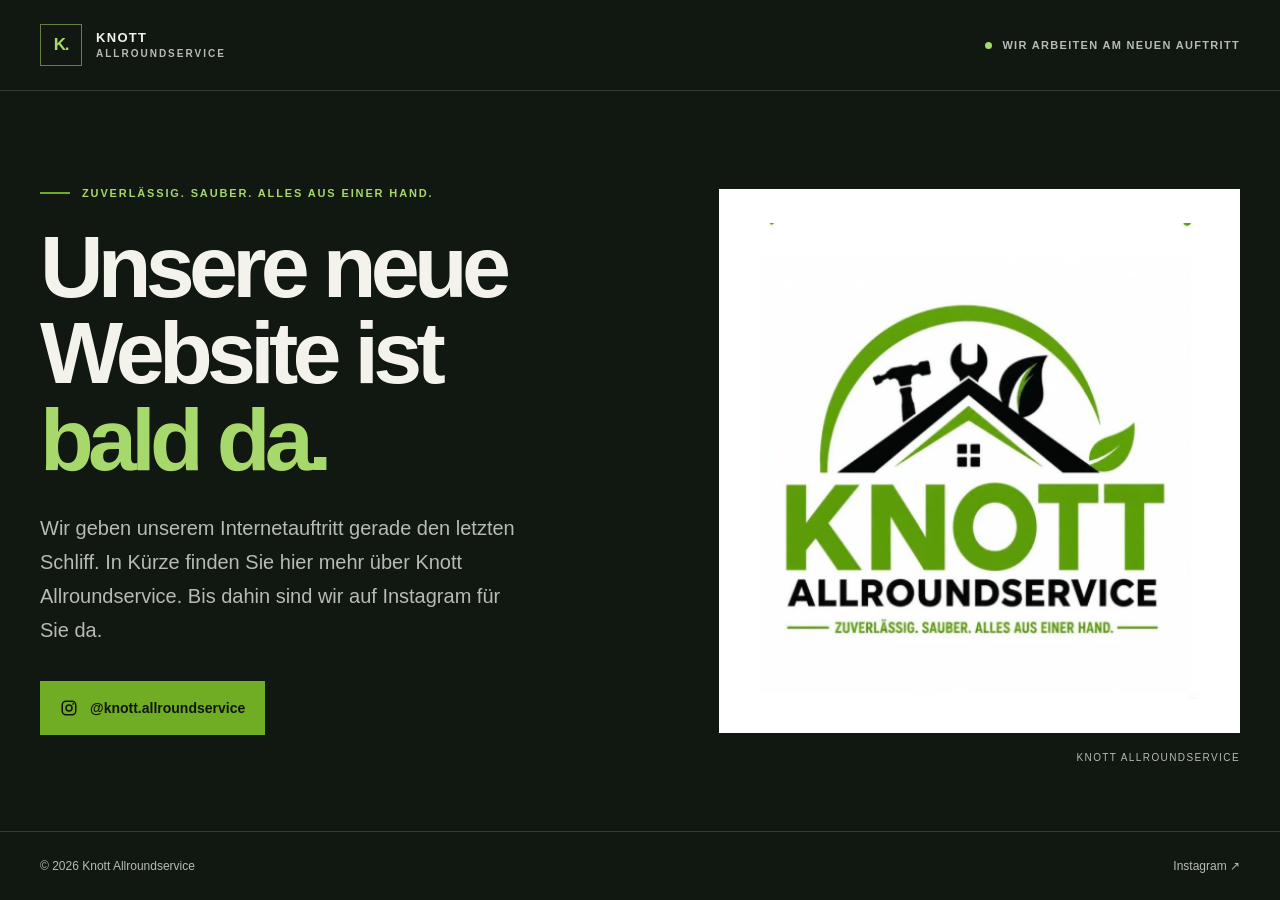
==== commit 061355c9: "Refine dark construction landing page Updated meta tags and styles for improved design and branding." ====
--- a/index.html
+++ b/index.html
@@ -3,93 +3,94 @@
 <head>
   <meta charset="utf-8">
   <meta name="viewport" content="width=device-width, initial-scale=1">
-  <meta name="theme-color" content="#f6f5ef">
-  <meta name="description" content="Knott Allroundservice – unsere neue Website ist bald für Sie da.">
-  <title>Knott Allroundservice | Bald online</title>
+  <meta name="theme-color" content="#111711">
+  <meta name="description" content="Knott Allroundservice – unsere neue Website kommt bald.">
+  <title>Knott Allroundservice | Bald wieder online</title>
   <style>
     :root {
-      color-scheme: light;
-      --paper: #f6f5ef;
-      --ink: #20251e;
-      --muted: #656a60;
-      --green: #4b9700;
-      --green-dark: #315f10;
-      --rule: #d9dbd1;
-      --soft-green: #e8ecdf;
+      color-scheme: dark;
+      --bg: #111711;
+      --panel: #1b241b;
+      --text: #f3f3ec;
+      --muted: #b6bcb2;
+      --green: #70ad24;
+      --green-light: #a6d86b;
+      --line: rgba(243, 243, 236, .16);
     }
     * { box-sizing: border-box; }
-    html { min-height: 100%; background: var(--paper); }
+    html { min-height: 100%; background: var(--bg); }
     body {
       min-height: 100vh;
       margin: 0;
-      color: var(--ink);
-      background: var(--paper);
+      color: var(--text);
+      background: var(--bg);
       font-family: Arial, Helvetica, sans-serif;
       -webkit-font-smoothing: antialiased;
     }
     a { color: inherit; }
-    .site { display: flex; min-height: 100vh; flex-direction: column; }
-    .wrap { width: min(1180px, calc(100% - 64px)); margin-inline: auto; }
-    header { border-bottom: 1px solid var(--rule); }
-    .header-inner { display: flex; min-height: 88px; align-items: center; justify-content: space-between; gap: 24px; }
-    .wordmark { text-decoration: none; line-height: 1; }
-    .wordmark strong { display: block; font-size: 23px; font-weight: 800; letter-spacing: .02em; }
-    .wordmark span { display: block; margin-top: 5px; font-size: 10px; font-weight: 700; letter-spacing: .19em; text-transform: uppercase; }
-    .header-note { display: flex; align-items: center; gap: 10px; color: var(--muted); font-size: 12px; font-weight: 700; letter-spacing: .08em; text-transform: uppercase; }
-    .header-note::before { width: 8px; height: 8px; background: var(--green); content: ""; }
-    main { display: grid; flex: 1; grid-template-columns: 1fr 1fr; align-items: center; gap: clamp(48px, 8vw, 110px); padding-block: clamp(56px, 9vh, 100px); }
-    .copy { max-width: 570px; }
-    .eyebrow { margin: 0 0 25px; color: var(--green-dark); font-size: 12px; font-weight: 700; letter-spacing: .14em; text-transform: uppercase; }
-    h1 { max-width: 600px; margin: 0; font-size: clamp(54px, 7.3vw, 88px); font-weight: 800; letter-spacing: -.065em; line-height: .98; }
-    h1 span { color: var(--green); }
-    .intro { max-width: 460px; margin: 26px 0 0; color: var(--muted); font-size: clamp(17px, 1.7vw, 20px); line-height: 1.65; }
-    .instagram { display: inline-flex; min-height: 52px; align-items: center; gap: 12px; margin-top: 32px; padding: 0 19px; background: var(--green-dark); color: #fff; font-size: 14px; font-weight: 700; text-decoration: none; transition: background-color .18s ease; }
-    .instagram:hover { background: #24470b; }
-    .instagram:focus-visible { outline: 3px solid var(--green); outline-offset: 4px; }
+    .page { display: flex; min-height: 100vh; flex-direction: column; }
+    .wrap { width: min(1200px, calc(100% - 72px)); margin-inline: auto; }
+    header { border-bottom: 1px solid var(--line); }
+    .header-inner { display: flex; min-height: 90px; align-items: center; justify-content: space-between; gap: 24px; }
+    .brand { display: inline-flex; align-items: center; gap: 14px; text-decoration: none; }
+    .brand-mark { display: grid; width: 42px; height: 42px; place-items: center; border: 1px solid rgba(166, 216, 107, .55); color: var(--green-light); font-size: 17px; font-weight: 800; letter-spacing: -.07em; }
+    .brand-name { font-size: 13px; font-weight: 800; letter-spacing: .1em; line-height: 1.35; text-transform: uppercase; }
+    .brand-name span { display: block; color: var(--muted); font-size: 10px; font-weight: 600; letter-spacing: .2em; }
+    .status { display: inline-flex; align-items: center; gap: 10px; color: var(--muted); font-size: 11px; font-weight: 700; letter-spacing: .12em; text-transform: uppercase; }
+    .status::before { width: 7px; height: 7px; background: var(--green-light); border-radius: 50%; content: ""; }
+    main { display: grid; flex: 1; grid-template-columns: minmax(0, 1.05fr) minmax(320px, .95fr); align-items: center; gap: clamp(48px, 8vw, 112px); padding-block: clamp(58px, 10vh, 108px); }
+    .copy { max-width: 610px; }
+    .eyebrow { display: flex; align-items: center; gap: 12px; margin: 0 0 25px; color: var(--green-light); font-size: 11px; font-weight: 700; letter-spacing: .17em; text-transform: uppercase; }
+    .eyebrow::before { width: 30px; height: 2px; background: var(--green); content: ""; }
+    h1 { max-width: 660px; margin: 0; font-size: clamp(54px, 7.4vw, 88px); font-weight: 750; letter-spacing: -.065em; line-height: .98; }
+    h1 span { color: var(--green-light); }
+    .intro { max-width: 490px; margin: 28px 0 0; color: var(--muted); font-size: clamp(17px, 1.7vw, 20px); line-height: 1.7; }
+    .instagram { display: inline-flex; min-height: 54px; align-items: center; gap: 12px; margin-top: 34px; padding: 0 20px; background: var(--green); color: #10150d; font-size: 14px; font-weight: 800; text-decoration: none; transition: background-color .18s ease; }
+    .instagram:hover { background: var(--green-light); }
+    .instagram:focus-visible { outline: 3px solid var(--green-light); outline-offset: 4px; }
     .instagram svg { width: 18px; height: 18px; }
-    .visual { display: grid; min-height: 340px; place-items: center; padding: 24px; background: var(--soft-green); }
+    .visual { position: relative; display: grid; min-height: 350px; place-items: center; padding: clamp(18px, 3vw, 34px); background: #fff; }
     .visual img { display: block; width: min(100%, 440px); height: auto; }
-    footer { border-top: 1px solid var(--rule); }
-    .footer-inner { display: flex; min-height: 66px; align-items: center; justify-content: space-between; gap: 20px; color: var(--muted); font-size: 12px; }
+    .visual-caption { position: absolute; right: 0; bottom: -30px; color: var(--muted); font-size: 10px; letter-spacing: .14em; text-transform: uppercase; }
+    footer { border-top: 1px solid var(--line); }
+    .footer-inner { display: flex; min-height: 68px; align-items: center; justify-content: space-between; gap: 20px; color: var(--muted); font-size: 12px; }
     footer a { text-decoration: none; }
-    footer a:hover { color: var(--green-dark); text-decoration: underline; text-underline-offset: 3px; }
+    footer a:hover { color: var(--green-light); text-decoration: underline; text-underline-offset: 3px; }
     @media (max-width: 760px) {
-      .wrap { width: min(100% - 40px, 560px); }
+      .wrap { width: min(100% - 40px, 580px); }
       .header-inner { min-height: 76px; }
-      .wordmark strong { font-size: 20px; }
-      .header-note { font-size: 10px; }
-      main { grid-template-columns: 1fr; gap: 36px; padding-block: 48px; }
-      .copy { order: 1; }
-      .visual { order: 0; min-height: 260px; }
-      h1 { font-size: clamp(52px, 13vw, 76px); }
-      .intro { margin-top: 20px; }
-      .instagram { margin-top: 25px; }
+      main { grid-template-columns: 1fr; gap: 46px; padding-block: 48px 64px; }
+      .visual { min-height: 280px; }
+      .visual-caption { bottom: -27px; }
+      h1 { font-size: clamp(52px, 12.5vw, 76px); }
+      .intro { margin-top: 22px; }
+      .instagram { margin-top: 26px; }
     }
     @media (max-width: 420px) {
       .wrap { width: calc(100% - 32px); }
       .header-inner { gap: 12px; }
-      .wordmark strong { font-size: 18px; }
-      .wordmark span { font-size: 9px; }
-      .header-note { gap: 7px; font-size: 9px; letter-spacing: .04em; }
-      .visual { min-height: 220px; padding: 16px; }
+      .brand-mark { width: 38px; height: 38px; }
+      .brand-name { font-size: 11px; }
+      .status { gap: 7px; font-size: 9px; letter-spacing: .07em; }
+      .visual { min-height: 220px; padding: 15px; }
       .footer-inner { font-size: 10px; }
     }
     @media (prefers-reduced-motion: reduce) { *, *::before, *::after { scroll-behavior: auto !important; transition-duration: .01ms !important; } }
   </style>
 </head>
 <body>
-  <div class="site">
+  <div class="page">
     <header>
       <div class="wrap header-inner">
-        <a class="wordmark" href="#start" aria-label="Knott Allroundservice – Startseite"><strong>KNOTT</strong><span>Allroundservice</span></a>
-        <span class="header-note">Website im Aufbau</span>
+        <a class="brand" href="#start" aria-label="Knott Allroundservice – Startseite"><span class="brand-mark" aria-hidden="true">K.</span><span class="brand-name">Knott<span>Allroundservice</span></span></a>
+        <span class="status">Wir arbeiten am neuen Auftritt</span>
       </div>
     </header>
     <main class="wrap" id="start">
       <section class="copy" aria-labelledby="headline">
         <p class="eyebrow">Zuverlässig. Sauber. Alles aus einer Hand.</p>
-        <h1 id="headline">Wir machen<br>unsere Seite<br><span>schön für Sie.</span></h1>
-        <p class="intro">Wir arbeiten gerade an unserem neuen Internetauftritt. Schon bald finden Sie hier mehr über Knott Allroundservice. Bis dahin sind wir auf Instagram für Sie da.</p>
+        <h1 id="headline">Unsere neue Website ist <span>bald da.</span></h1>
+        <p class="intro">Wir geben unserem Internetauftritt gerade den letzten Schliff. In Kürze finden Sie hier mehr über Knott Allroundservice. Bis dahin sind wir auf Instagram für Sie da.</p>
         <a class="instagram" href="https://www.instagram.com/knott.allroundservice/" target="_blank" rel="noopener noreferrer">
           <svg viewBox="0 0 24 24" fill="none" aria-hidden="true"><rect x="3" y="3" width="18" height="18" rx="5" stroke="currentColor" stroke-width="2"/><circle cx="12" cy="12" r="4" stroke="currentColor" stroke-width="2"/><circle cx="17.6" cy="6.6" r="1.2" fill="currentColor"/></svg>
           @knott.allroundservice
@@ -97,6 +98,7 @@
       </section>
       <div class="visual">
         <img src="assets/images/Bildschirmfoto%202026-10-18%20um%2021.18.49.png" alt="Knott Allroundservice – zuverlässig, sauber, alles aus einer Hand">
+        <span class="visual-caption">Knott Allroundservice</span>
       </div>
     </main>
     <footer>
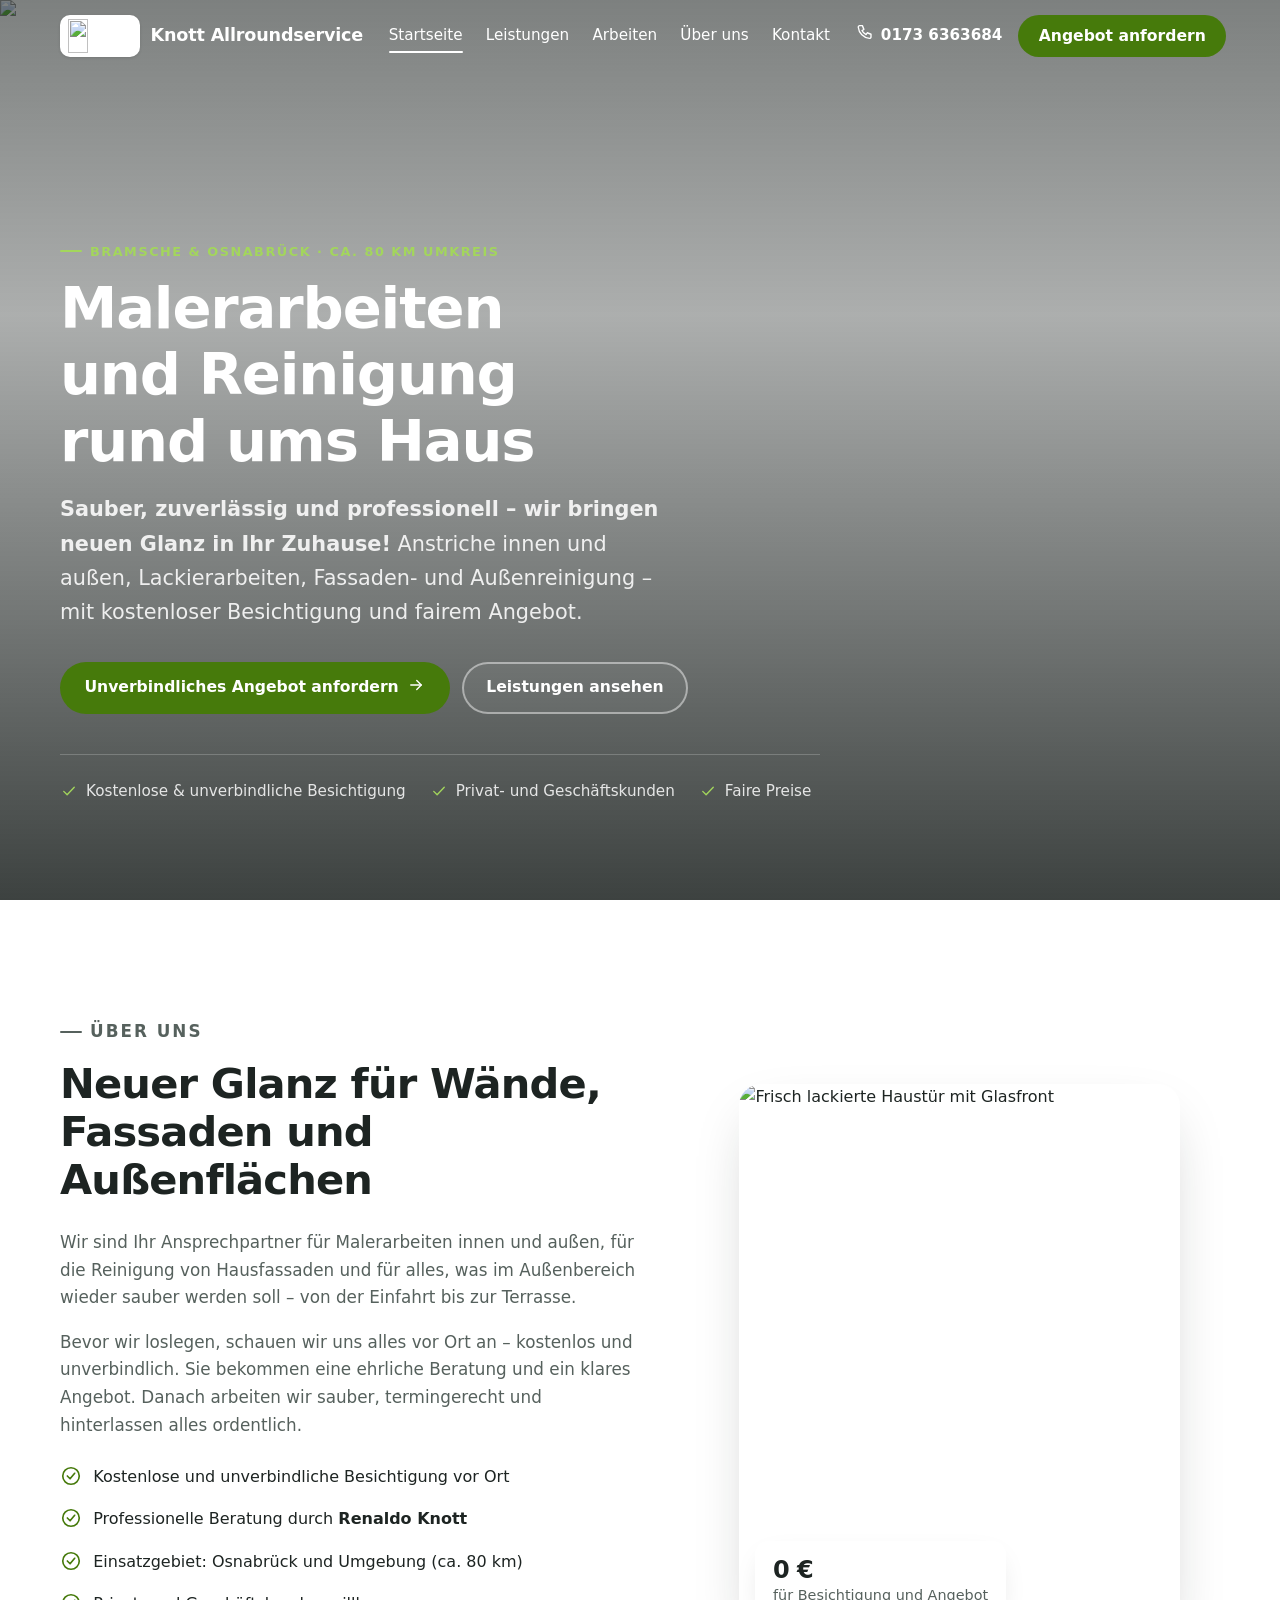
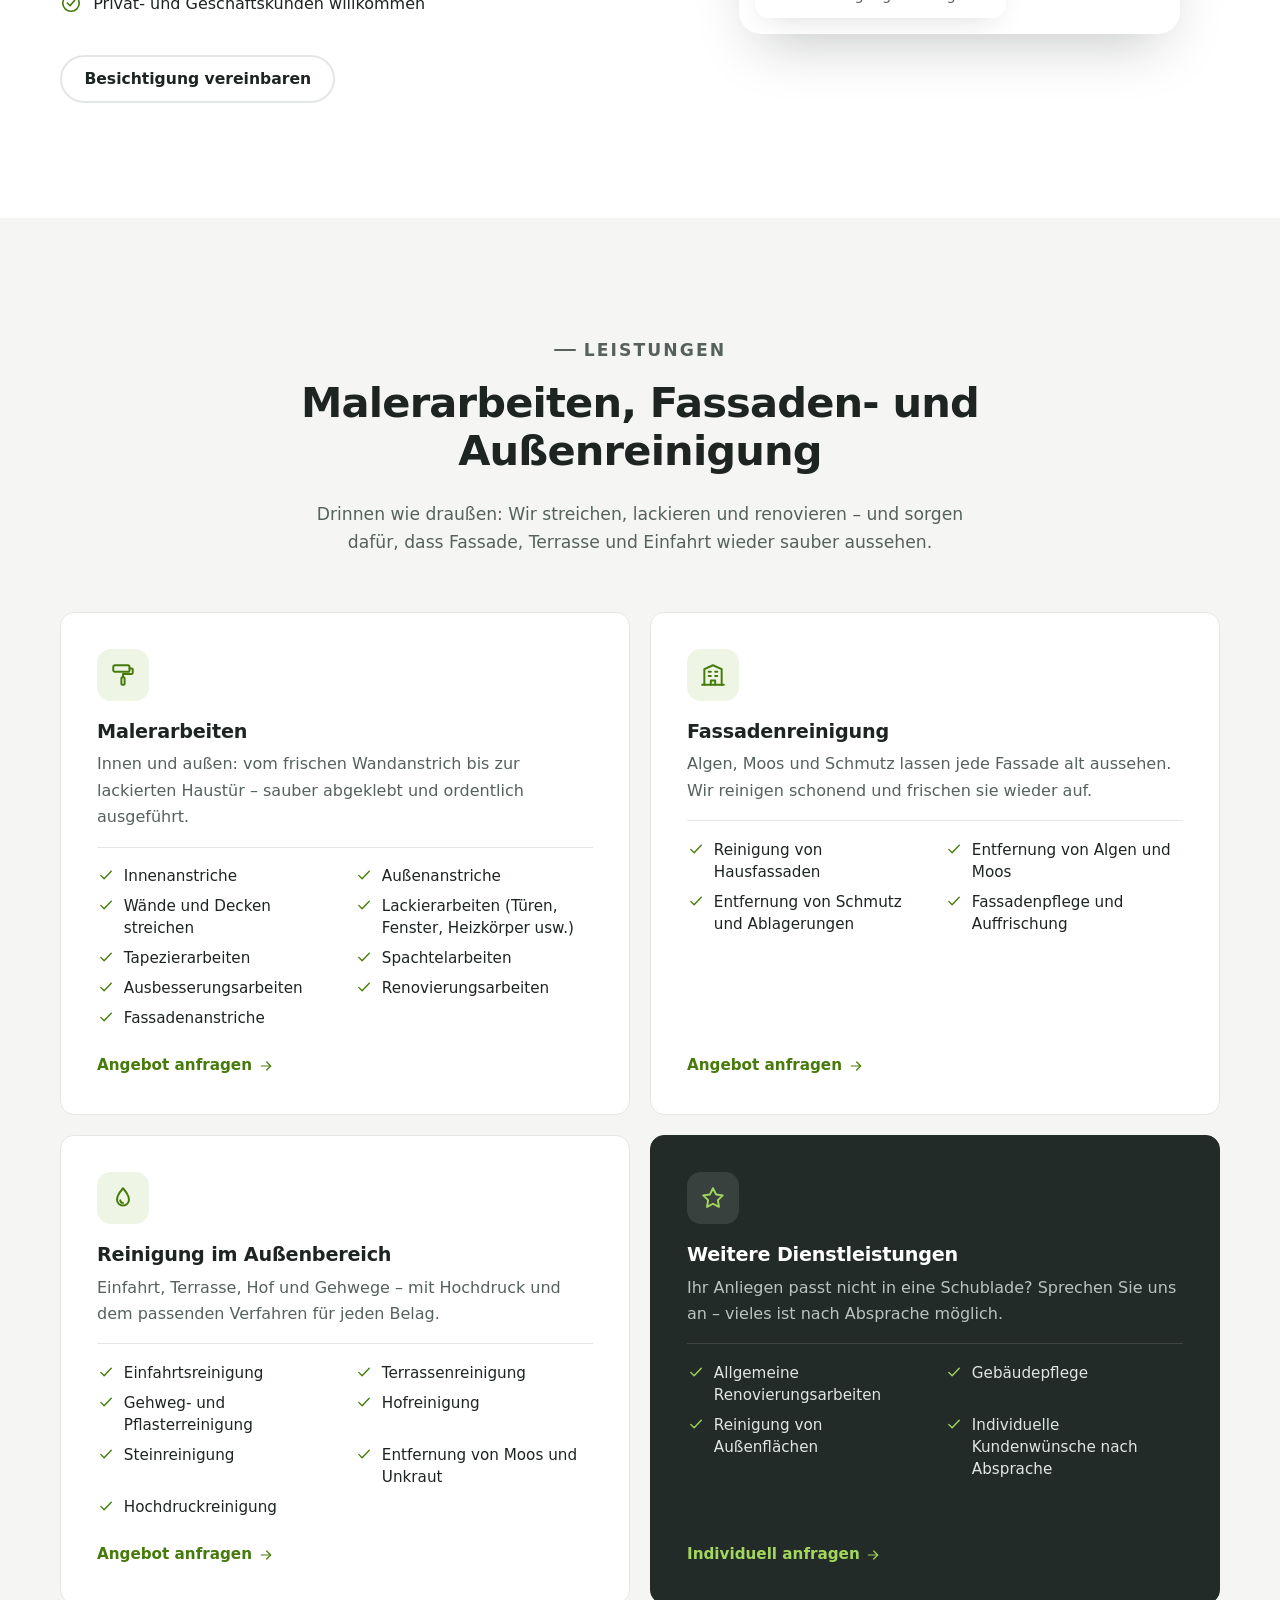
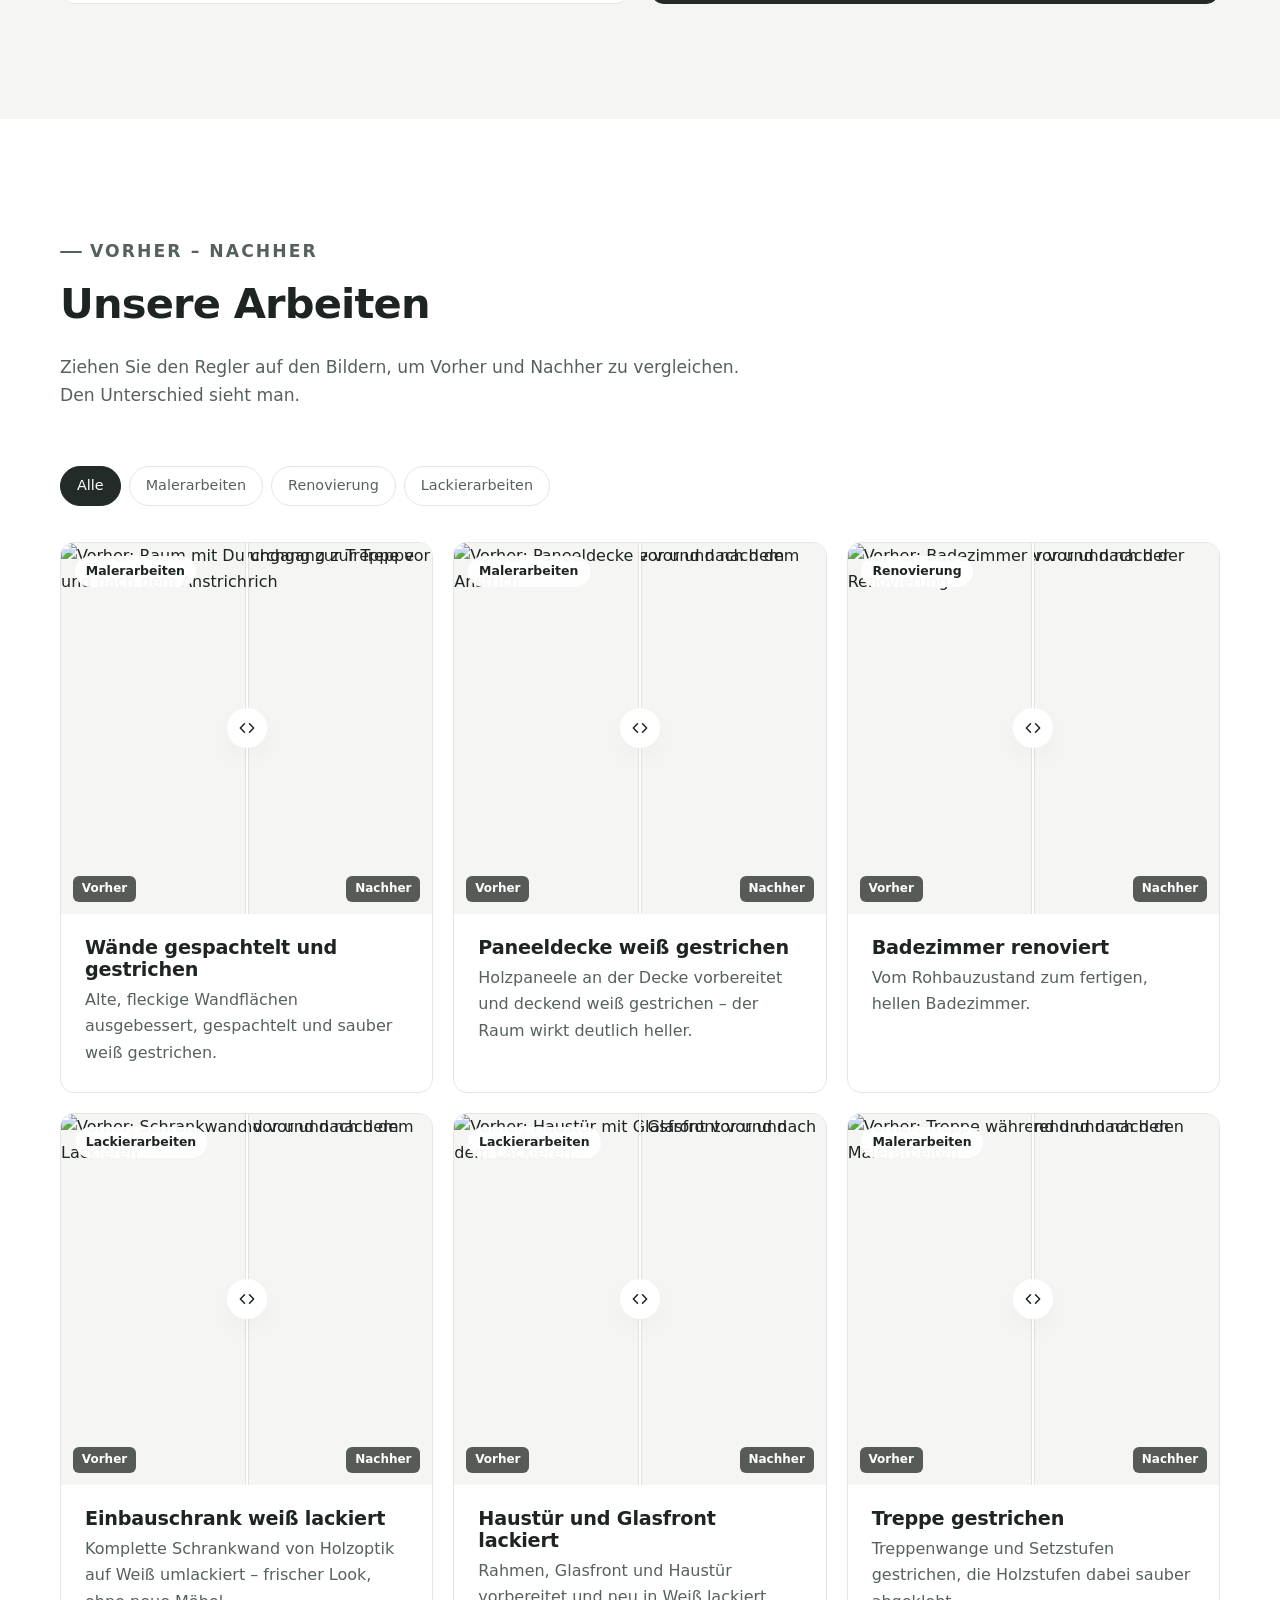
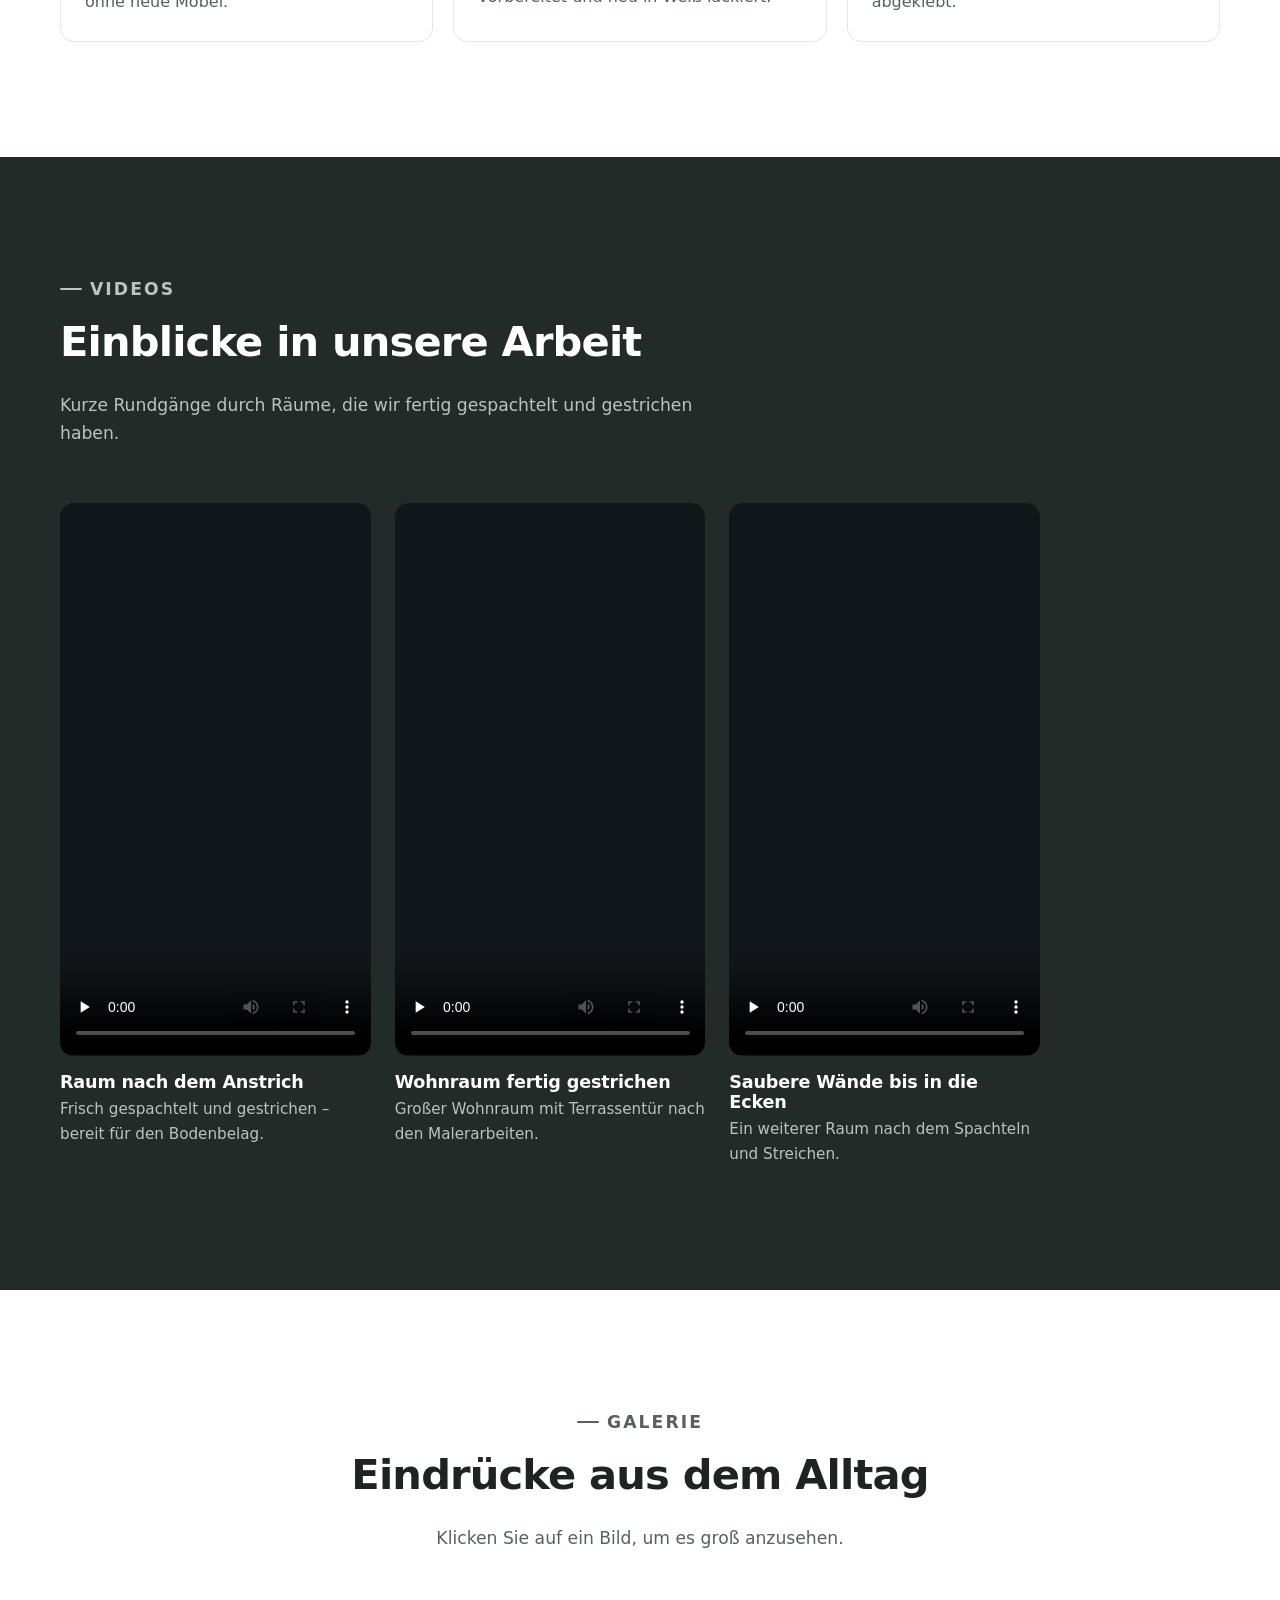
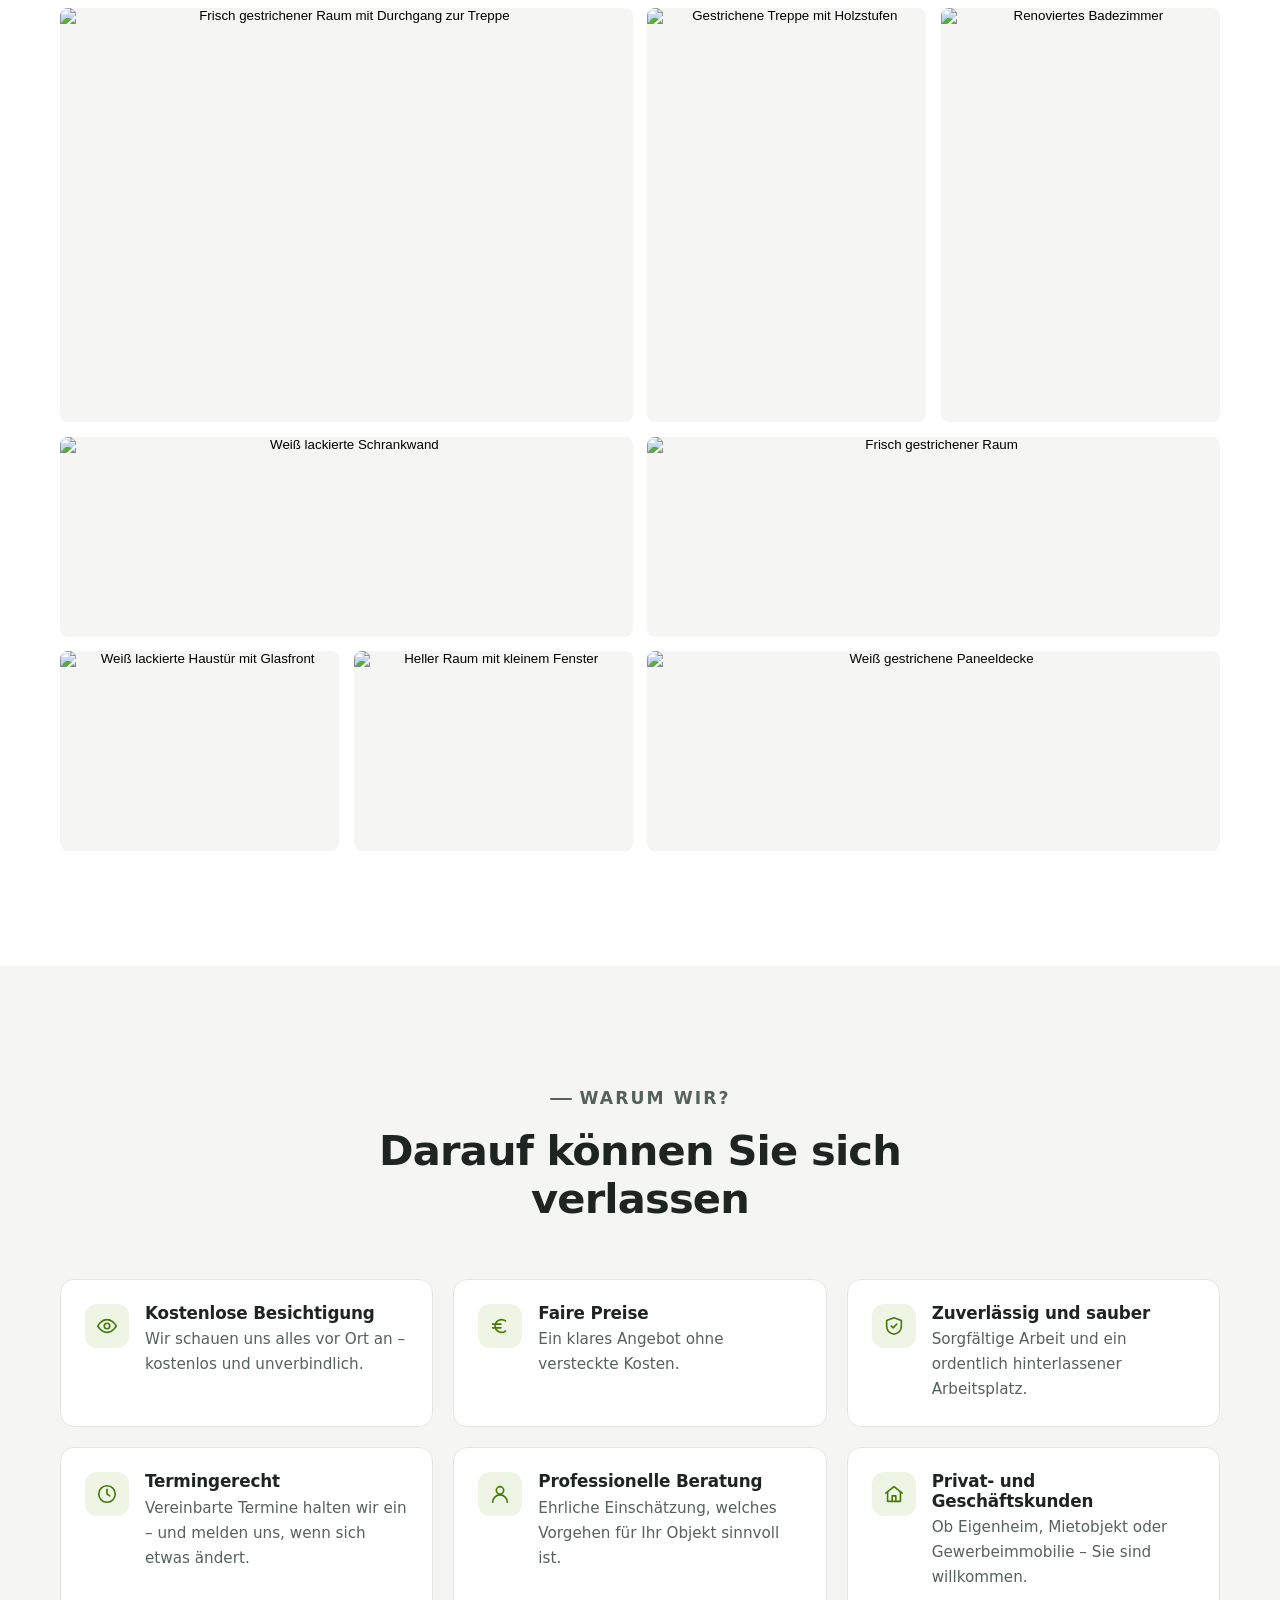
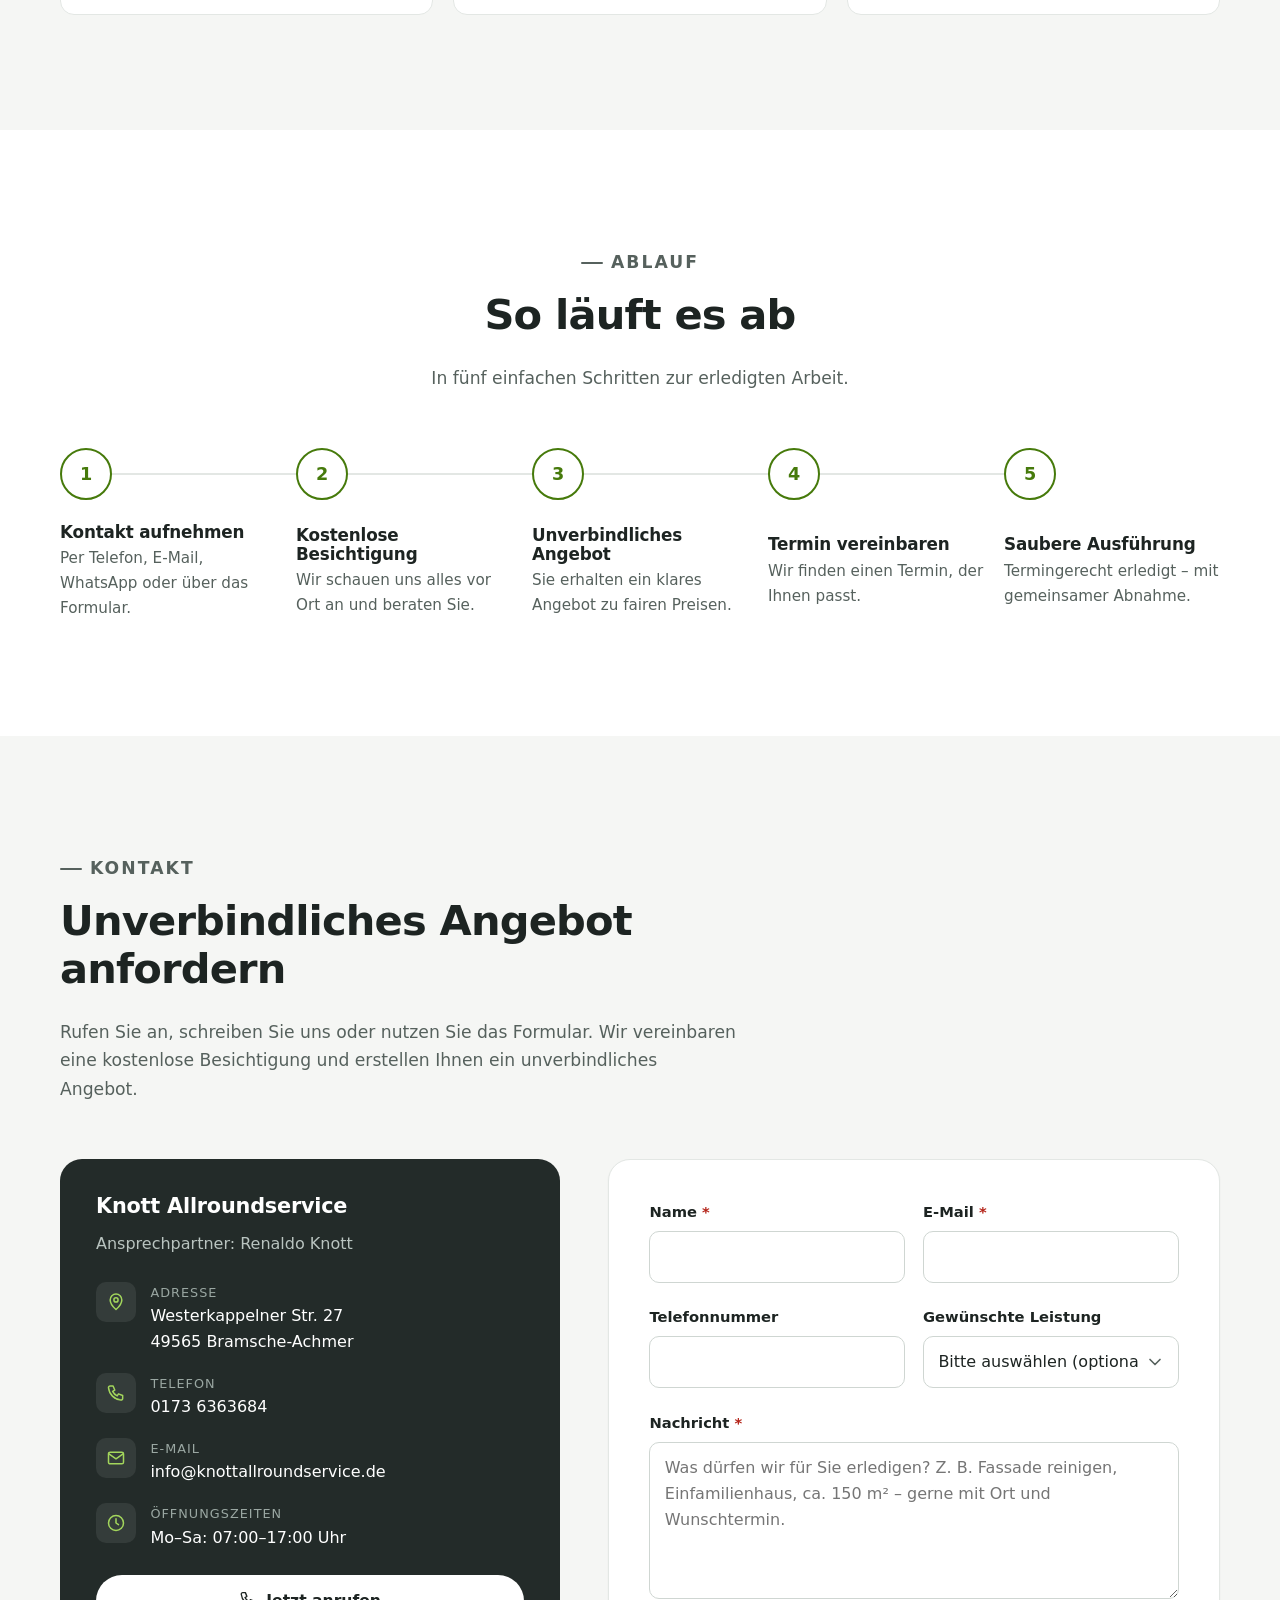
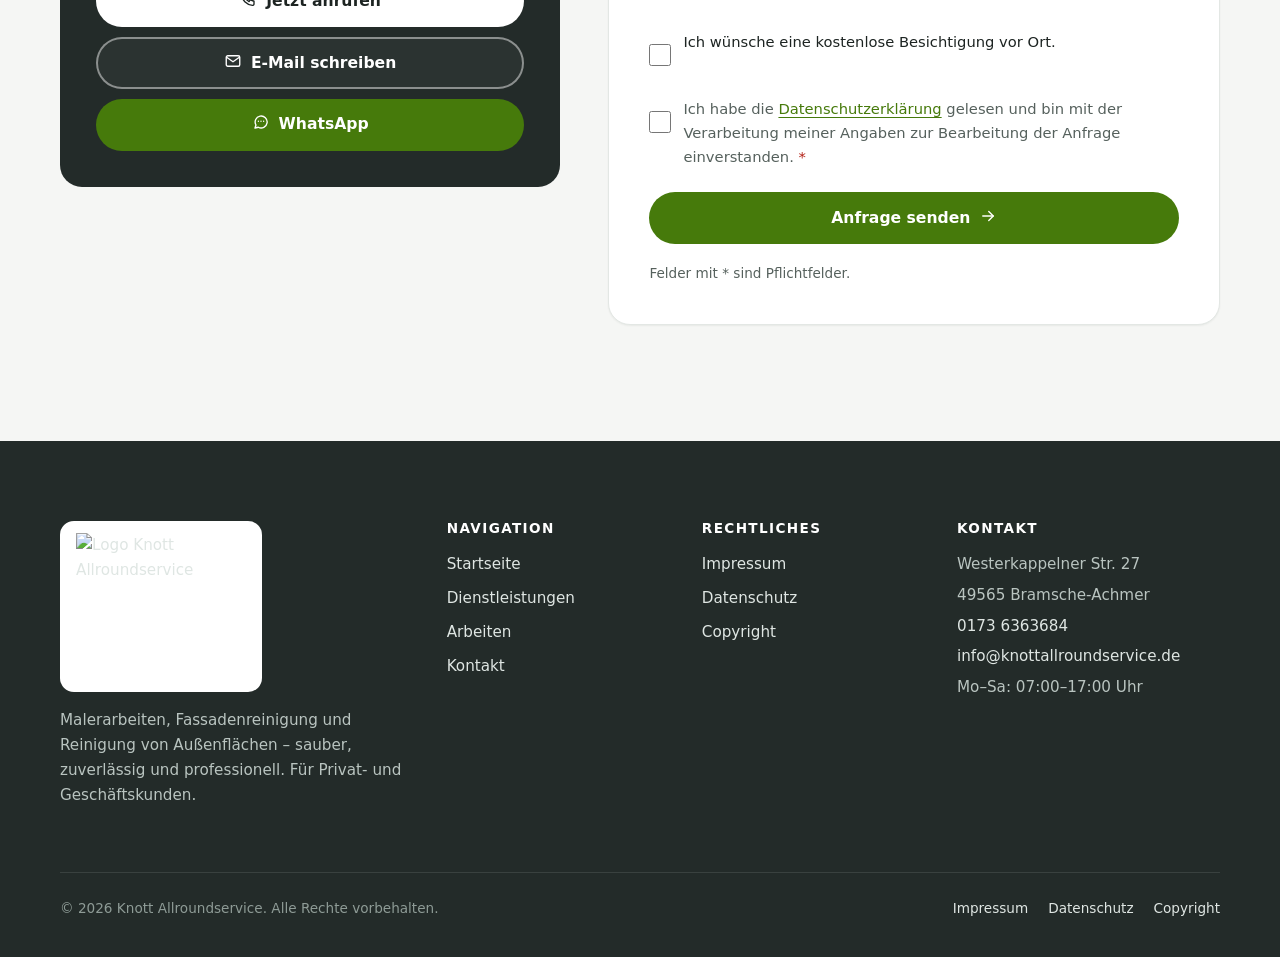
==== commit 615b411b: "Add files via upload" ====
--- a/index.html
+++ b/index.html
@@ -1,109 +1,381 @@
-<!doctype html>
+<!DOCTYPE html>
 <html lang="de">
 <head>
   <meta charset="utf-8">
   <meta name="viewport" content="width=device-width, initial-scale=1">
-  <meta name="theme-color" content="#111711">
-  <meta name="description" content="Knott Allroundservice – unsere neue Website kommt bald.">
-  <title>Knott Allroundservice | Bald wieder online</title>
-  <style>
-    :root {
-      color-scheme: dark;
-      --bg: #111711;
-      --panel: #1b241b;
-      --text: #f3f3ec;
-      --muted: #b6bcb2;
-      --green: #70ad24;
-      --green-light: #a6d86b;
-      --line: rgba(243, 243, 236, .16);
-    }
-    * { box-sizing: border-box; }
-    html { min-height: 100%; background: var(--bg); }
-    body {
-      min-height: 100vh;
-      margin: 0;
-      color: var(--text);
-      background: var(--bg);
-      font-family: Arial, Helvetica, sans-serif;
-      -webkit-font-smoothing: antialiased;
-    }
-    a { color: inherit; }
-    .page { display: flex; min-height: 100vh; flex-direction: column; }
-    .wrap { width: min(1200px, calc(100% - 72px)); margin-inline: auto; }
-    header { border-bottom: 1px solid var(--line); }
-    .header-inner { display: flex; min-height: 90px; align-items: center; justify-content: space-between; gap: 24px; }
-    .brand { display: inline-flex; align-items: center; gap: 14px; text-decoration: none; }
-    .brand-mark { display: grid; width: 42px; height: 42px; place-items: center; border: 1px solid rgba(166, 216, 107, .55); color: var(--green-light); font-size: 17px; font-weight: 800; letter-spacing: -.07em; }
-    .brand-name { font-size: 13px; font-weight: 800; letter-spacing: .1em; line-height: 1.35; text-transform: uppercase; }
-    .brand-name span { display: block; color: var(--muted); font-size: 10px; font-weight: 600; letter-spacing: .2em; }
-    .status { display: inline-flex; align-items: center; gap: 10px; color: var(--muted); font-size: 11px; font-weight: 700; letter-spacing: .12em; text-transform: uppercase; }
-    .status::before { width: 7px; height: 7px; background: var(--green-light); border-radius: 50%; content: ""; }
-    main { display: grid; flex: 1; grid-template-columns: minmax(0, 1.05fr) minmax(320px, .95fr); align-items: center; gap: clamp(48px, 8vw, 112px); padding-block: clamp(58px, 10vh, 108px); }
-    .copy { max-width: 610px; }
-    .eyebrow { display: flex; align-items: center; gap: 12px; margin: 0 0 25px; color: var(--green-light); font-size: 11px; font-weight: 700; letter-spacing: .17em; text-transform: uppercase; }
-    .eyebrow::before { width: 30px; height: 2px; background: var(--green); content: ""; }
-    h1 { max-width: 660px; margin: 0; font-size: clamp(54px, 7.4vw, 88px); font-weight: 750; letter-spacing: -.065em; line-height: .98; }
-    h1 span { color: var(--green-light); }
-    .intro { max-width: 490px; margin: 28px 0 0; color: var(--muted); font-size: clamp(17px, 1.7vw, 20px); line-height: 1.7; }
-    .instagram { display: inline-flex; min-height: 54px; align-items: center; gap: 12px; margin-top: 34px; padding: 0 20px; background: var(--green); color: #10150d; font-size: 14px; font-weight: 800; text-decoration: none; transition: background-color .18s ease; }
-    .instagram:hover { background: var(--green-light); }
-    .instagram:focus-visible { outline: 3px solid var(--green-light); outline-offset: 4px; }
-    .instagram svg { width: 18px; height: 18px; }
-    .visual { position: relative; display: grid; min-height: 350px; place-items: center; padding: clamp(18px, 3vw, 34px); background: #fff; }
-    .visual img { display: block; width: min(100%, 440px); height: auto; }
-    .visual-caption { position: absolute; right: 0; bottom: -30px; color: var(--muted); font-size: 10px; letter-spacing: .14em; text-transform: uppercase; }
-    footer { border-top: 1px solid var(--line); }
-    .footer-inner { display: flex; min-height: 68px; align-items: center; justify-content: space-between; gap: 20px; color: var(--muted); font-size: 12px; }
-    footer a { text-decoration: none; }
-    footer a:hover { color: var(--green-light); text-decoration: underline; text-underline-offset: 3px; }
-    @media (max-width: 760px) {
-      .wrap { width: min(100% - 40px, 580px); }
-      .header-inner { min-height: 76px; }
-      main { grid-template-columns: 1fr; gap: 46px; padding-block: 48px 64px; }
-      .visual { min-height: 280px; }
-      .visual-caption { bottom: -27px; }
-      h1 { font-size: clamp(52px, 12.5vw, 76px); }
-      .intro { margin-top: 22px; }
-      .instagram { margin-top: 26px; }
-    }
-    @media (max-width: 420px) {
-      .wrap { width: calc(100% - 32px); }
-      .header-inner { gap: 12px; }
-      .brand-mark { width: 38px; height: 38px; }
-      .brand-name { font-size: 11px; }
-      .status { gap: 7px; font-size: 9px; letter-spacing: .07em; }
-      .visual { min-height: 220px; padding: 15px; }
-      .footer-inner { font-size: 10px; }
-    }
-    @media (prefers-reduced-motion: reduce) { *, *::before, *::after { scroll-behavior: auto !important; transition-duration: .01ms !important; } }
-  </style>
+
+  <!-- ===== SEO: Titel & Beschreibung ===== -->
+  <title>Knott Allroundservice – Malerarbeiten, Fassadenreinigung &amp; Außenreinigung | Bramsche &amp; Osnabrück</title>
+  <meta name="description" content="Malerarbeiten innen und außen, Fassadenreinigung, Terrassen- und Einfahrtsreinigung in Osnabrück und Umgebung (ca. 80 km). Kostenlose Besichtigung, faire Preise, unverbindliches Angebot.">
+    <link rel="canonical" href="https://knottallroundservice.de/">
+  <meta name="theme-color" content="#467a0b">
+  <link rel="icon" href="assets/icons/favicon-64.png" type="image/png">
+  <link rel="apple-touch-icon" href="assets/icons/apple-touch-icon.png">
+  <!-- ===== Open Graph (Vorschau beim Teilen in WhatsApp, Facebook & Co.) ===== -->
+  <meta property="og:type" content="website">
+  <meta property="og:locale" content="de_DE">
+  <meta property="og:site_name" content="Knott Allroundservice">
+  <meta property="og:title" content="Knott Allroundservice – Malerarbeiten, Fassadenreinigung &amp; Außenreinigung">
+  <meta property="og:description" content="Sauber, zuverlässig und professionell – wir bringen neuen Glanz in Ihr Zuhause! Kostenlose Besichtigung und unverbindliches Angebot.">
+  <meta property="og:url" content="https://knottallroundservice.de/">
+  <meta property="og:image" content="https://knottallroundservice.de/assets/images/og-image.jpg">
+  <meta name="twitter:card" content="summary_large_image">
+
+  <!-- Hero-Bild vorladen = schnellerer Seitenaufbau -->
+  <link rel="preload" as="image" href="assets/images/hero-01.jpg">
+
+  <!-- ===== Structured Data (LocalBusiness) – wird von script.js automatisch
+       mit den Daten aus websiteData aktualisiert. Werte hier = Fallback. ===== -->
+  <script type="application/ld+json" id="structured-data">
+  {
+    "@context": "https://schema.org",
+    "@type": "HousePainter",
+    "name": "Knott Allroundservice",
+    "description": "Malerarbeiten, Fassadenreinigung und Reinigung von Außenflächen in Bramsche, Osnabrück und Umgebung.",
+    "url": "https://knottallroundservice.de/",
+    "telephone": "0173 6363684",
+    "email": "info@knottallroundservice.de",
+    "address": {
+      "@type": "PostalAddress",
+      "streetAddress": "Westerkappelner Str. 27",
+      "postalCode": "49565",
+      "addressLocality": "Bramsche-Achmer",
+      "addressCountry": "DE"
+    },
+    "openingHours": "Mo-Sa 07:00-17:00"
+  }
+  </script>
+
+  <link rel="stylesheet" href="style.css">
+  <!-- Markiert, dass JavaScript aktiv ist (für Einblend-Animationen) -->
+  <script>document.documentElement.classList.add("js");</script>
 </head>
 <body>
-  <div class="page">
-    <header>
-      <div class="wrap header-inner">
-        <a class="brand" href="#start" aria-label="Knott Allroundservice – Startseite"><span class="brand-mark" aria-hidden="true">K.</span><span class="brand-name">Knott<span>Allroundservice</span></span></a>
-        <span class="status">Wir arbeiten am neuen Auftritt</span>
-      </div>
-    </header>
-    <main class="wrap" id="start">
-      <section class="copy" aria-labelledby="headline">
-        <p class="eyebrow">Zuverlässig. Sauber. Alles aus einer Hand.</p>
-        <h1 id="headline">Unsere neue Website ist <span>bald da.</span></h1>
-        <p class="intro">Wir geben unserem Internetauftritt gerade den letzten Schliff. In Kürze finden Sie hier mehr über Knott Allroundservice. Bis dahin sind wir auf Instagram für Sie da.</p>
-        <a class="instagram" href="https://www.instagram.com/knott.allroundservice/" target="_blank" rel="noopener noreferrer">
-          <svg viewBox="0 0 24 24" fill="none" aria-hidden="true"><rect x="3" y="3" width="18" height="18" rx="5" stroke="currentColor" stroke-width="2"/><circle cx="12" cy="12" r="4" stroke="currentColor" stroke-width="2"/><circle cx="17.6" cy="6.6" r="1.2" fill="currentColor"/></svg>
-          @knott.allroundservice
-        </a>
-      </section>
-      <div class="visual">
-        <img src="assets/images/Bildschirmfoto%202026-10-18%20um%2021.18.49.png" alt="Knott Allroundservice – zuverlässig, sauber, alles aus einer Hand">
-        <span class="visual-caption">Knott Allroundservice</span>
-      </div>
-    </main>
-    <footer>
-      <div class="wrap footer-inner"><span>© 2026 Knott Allroundservice</span><a href="https://www.instagram.com/knott.allroundservice/" target="_blank" rel="noopener noreferrer">Instagram ↗</a></div>
-    </footer>
+  <a class="skip-link" href="#main">Zum Inhalt springen</a>
+
+  <!-- ================= HEADER / NAVIGATION ================= -->
+  <header class="site-header site-header--transparent">
+    <div class="container header-inner">
+      <a class="brand" href="#start" aria-label="Zur Startseite">
+        <span class="brand-mark" aria-hidden="true"><img src="assets/images/logo-icon-88.png" alt="" width="83" height="44"></span>
+        <span class="brand-name" data-bind="companyName">Knott Allroundservice</span>
+      </a>
+
+      <button class="nav-toggle" type="button" aria-expanded="false" aria-controls="main-nav" aria-label="Menü öffnen">
+        <span></span><span></span><span></span>
+      </button>
+
+      <nav id="main-nav" class="main-nav" aria-label="Hauptnavigation">
+        <ul class="nav-list">
+          <li><a class="nav-link" href="#start">Startseite</a></li>
+          <li><a class="nav-link" href="#leistungen">Leistungen</a></li>
+          <li><a class="nav-link" href="#arbeiten">Arbeiten</a></li>
+          <li><a class="nav-link" href="#ueber-uns">Über uns</a></li>
+          <li><a class="nav-link" href="#kontakt">Kontakt</a></li>
+        </ul>
+        <a class="header-phone" href="tel:01736363684" data-href="tel"><span data-icon="phone"></span><span data-bind="phone">0173 6363684</span></a>
+        <a class="btn btn--primary nav-cta" href="#kontakt">Angebot anfordern</a>
+        <div class="nav-contact-mobile">
+          <p>Rufen Sie uns an:<br><a href="tel:01736363684" data-href="tel" data-bind="phone">0173 6363684</a></p>
+          <p><span data-bind="openingHours">Mo–Sa: 07:00–17:00 Uhr</span></p>
+        </div>
+      </nav>
+    </div>
+  </header>
+
+  <main id="main">
+
+    <!-- ================= 1. HERO ================= -->
+    <section id="start" class="hero" aria-labelledby="hero-title">
+      <div class="hero-media">
+        <!-- Hintergrundbild: wird über websiteData.heroImage gesteuert -->
+        <img src="assets/images/hero-01.jpg" data-bind-src="heroImage" data-bind-alt="heroImageAlt"
+             alt="Weiß lackierte Schrankwand in einem renovierten Raum" width="1920" height="1080" fetchpriority="high" decoding="async">
+      </div>
+      <div class="container">
+        <div class="hero-content">
+          <p class="eyebrow" data-bind="heroEyebrow">Bramsche &amp; Osnabrück · ca. 80 km Umkreis</p>
+          <h1 id="hero-title" data-bind="heroTitle">Malerarbeiten und Reinigung rund ums Haus</h1>
+          <p class="hero-lead"><strong data-bind="slogan">Sauber, zuverlässig und professionell – wir bringen neuen Glanz in Ihr Zuhause!</strong>
+            <span data-bind="heroText">Anstriche innen und außen, Lackierarbeiten, Fassaden- und Außenreinigung – mit kostenloser Besichtigung und fairem Angebot.</span></p>
+          <div class="btn-group">
+            <a class="btn btn--primary" href="#kontakt">Unverbindliches Angebot anfordern <span data-icon="arrowRight"></span></a>
+            <a class="btn btn--ghost-light" href="#leistungen">Leistungen ansehen</a>
+          </div>
+          <!-- Punkte werden aus websiteData.heroFacts erzeugt -->
+          <ul class="hero-facts" id="hero-facts" aria-label="Kurz zusammengefasst">
+            <li><span data-icon="checkSm"></span> Kostenlose &amp; unverbindliche Besichtigung</li>
+            <li><span data-icon="checkSm"></span> Privat- und Geschäftskunden</li>
+            <li><span data-icon="checkSm"></span> Faire Preise</li>
+          </ul>
+        </div>
+      </div>
+    </section>
+
+    <!-- ================= 2. ÜBER UNS / KURZE VORSTELLUNG ================= -->
+    <section id="ueber-uns" class="section" aria-labelledby="about-title">
+      <div class="container about-grid">
+        <div class="about-text reveal">
+          <p class="eyebrow">Über uns</p>
+          <h2 id="about-title" data-bind="aboutTitle">Neuer Glanz für Wände, Fassaden und Außenflächen</h2>
+          <p data-bind="aboutText">Wir sind Ihr Ansprechpartner für Malerarbeiten innen und außen, für die Reinigung von Hausfassaden und für saubere Außenflächen.</p>
+          <p data-bind="aboutText2">Bevor wir loslegen, schauen wir uns alles vor Ort an – kostenlos und unverbindlich.</p>
+          <ul class="check-list">
+            <li><span data-icon="check"></span><span>Kostenlose und unverbindliche Besichtigung vor Ort</span></li>
+            <li><span data-icon="check"></span><span>Professionelle Beratung durch <strong data-bind="owner">Renaldo Knott</strong></span></li>
+            <li><span data-icon="check"></span><span>Einsatzgebiet: <span data-bind="serviceArea">Osnabrück und Umgebung (ca. 80 km)</span></span></li>
+            <li><span data-icon="check"></span><span>Privat- und Geschäftskunden willkommen</span></li>
+          </ul>
+          <a class="btn btn--outline" href="#kontakt">Besichtigung vereinbaren</a>
+        </div>
+        <figure class="about-media reveal" style="--delay:.1s">
+          <img src="assets/images/ueber-uns-01.jpg" data-bind-src="aboutImage" data-bind-alt="aboutImageAlt"
+               alt="Frisch lackierte Haustür mit Glasfront" width="900" height="1200" loading="lazy" decoding="async">
+          <figcaption class="about-badge">
+            <span><strong data-bind="badgeValue">0 €</strong><span data-bind="badgeLabel">für Besichtigung und Angebot</span></span>
+          </figcaption>
+        </figure>
+      </div>
+    </section>
+
+    <!-- ================= 3. DIENSTLEISTUNGEN =================
+         Die Karten werden automatisch aus der Liste "services" erzeugt. -->
+    <section id="leistungen" class="section section--soft" aria-labelledby="services-title">
+      <div class="container">
+        <div class="section-head section-head--center reveal">
+          <p class="eyebrow">Leistungen</p>
+          <h2 id="services-title">Malerarbeiten, Fassaden- und Außenreinigung</h2>
+          <p>Drinnen wie draußen: Wir streichen, lackieren und renovieren – und sorgen dafür, dass Fassade, Terrasse und Einfahrt wieder sauber aussehen.</p>
+        </div>
+        <div id="services-grid" class="services-grid">
+          <noscript><p class="noscript-hint">Bitte aktivieren Sie JavaScript, um alle Leistungen anzuzeigen.</p></noscript>
+        </div>
+      </div>
+    </section>
+
+    <!-- ================= 4. UNSERE ARBEITEN / REFERENZEN =================
+         Projekte und Filter werden automatisch aus der Liste "projects" erzeugt. -->
+    <section id="arbeiten" class="section" aria-labelledby="projects-title">
+      <div class="container">
+        <div class="section-head reveal">
+          <p class="eyebrow">Vorher – Nachher</p>
+          <h2 id="projects-title">Unsere Arbeiten</h2>
+          <p>Ziehen Sie den Regler auf den Bildern, um Vorher und Nachher zu vergleichen. Den Unterschied sieht man.</p>
+        </div>
+        <div id="project-filter" class="filter-bar" role="group" aria-label="Projekte nach Kategorie filtern"></div>
+        <div id="projects-grid" class="projects-grid" aria-live="polite"></div>
+      </div>
+    </section>
+
+    <!-- ================= 5. VIDEOS =================
+         Videos werden automatisch aus der Liste "videos" erzeugt. -->
+    <section id="videos" class="section section--dark" aria-labelledby="videos-title">
+      <div class="container">
+        <div class="section-head reveal">
+          <p class="eyebrow">Videos</p>
+          <h2 id="videos-title">Einblicke in unsere Arbeit</h2>
+          <p>Kurze Rundgänge durch Räume, die wir fertig gespachtelt und gestrichen haben.</p>
+        </div>
+        <div id="videos-grid" class="videos-grid"></div>
+      </div>
+    </section>
+
+    <!-- ================= 6. GALERIE =================
+         Bilder werden automatisch aus der Liste "galleryImages" erzeugt. -->
+    <section id="galerie" class="section" aria-labelledby="gallery-title">
+      <div class="container">
+        <div class="section-head section-head--center reveal">
+          <p class="eyebrow">Galerie</p>
+          <h2 id="gallery-title">Eindrücke aus dem Alltag</h2>
+          <p>Klicken Sie auf ein Bild, um es groß anzusehen.</p>
+        </div>
+        <div id="gallery-grid" class="gallery-grid"></div>
+      </div>
+    </section>
+
+    <!-- ================= 7. WARUM WIR? ================= -->
+    <section id="vorteile" class="section section--soft" aria-labelledby="benefits-title">
+      <div class="container">
+        <div class="section-head section-head--center reveal">
+          <p class="eyebrow">Warum wir?</p>
+          <h2 id="benefits-title">Darauf können Sie sich verlassen</h2>
+        </div>
+        <div id="benefits-grid" class="benefits-grid"></div>
+      </div>
+    </section>
+
+    <!-- ================= 8. ABLAUF ================= -->
+    <section id="ablauf" class="section" aria-labelledby="steps-title">
+      <div class="container">
+        <div class="section-head section-head--center reveal">
+          <p class="eyebrow">Ablauf</p>
+          <h2 id="steps-title">So läuft es ab</h2>
+          <p>In fünf einfachen Schritten zur erledigten Arbeit.</p>
+        </div>
+        <ol id="steps-list" class="steps"></ol>
+      </div>
+    </section>
+
+    <!-- ================= 9. KONTAKT ================= -->
+    <section id="kontakt" class="section section--soft" aria-labelledby="contact-title">
+      <div class="container">
+        <div class="section-head reveal">
+          <p class="eyebrow">Kontakt</p>
+          <h2 id="contact-title">Unverbindliches Angebot anfordern</h2>
+          <p>Rufen Sie an, schreiben Sie uns oder nutzen Sie das Formular. Wir vereinbaren eine kostenlose Besichtigung und erstellen Ihnen ein unverbindliches Angebot.</p>
+        </div>
+
+        <div class="contact-grid">
+          <!-- Kontaktdaten -->
+          <div class="contact-card reveal">
+            <h3 data-bind="companyName">Knott Allroundservice</h3>
+            <p class="contact-person">Ansprechpartner: <span data-bind="owner">Renaldo Knott</span></p>
+            <ul class="contact-list">
+              <li><span class="ci" data-icon="pin"></span>
+                <div><small>Adresse</small><span class="v"><span data-bind="street">Westerkappelner Str. 27</span><br><span data-bind="zipCity">49565 Bramsche-Achmer</span></span></div></li>
+              <li><span class="ci" data-icon="phone"></span>
+                <div><small>Telefon</small><a href="tel:01736363684" data-href="tel" data-bind="phone">0173 6363684</a></div></li>
+              <li><span class="ci" data-icon="mail"></span>
+                <div><small>E-Mail</small><a href="mailto:info@knottallroundservice.de" data-href="mailto" data-bind="email">info@knottallroundservice.de</a></div></li>
+              <li><span class="ci" data-icon="clock"></span>
+                <div><small>Öffnungszeiten</small><span class="v" data-bind="openingHours">Mo–Sa: 07:00–17:00 Uhr</span></div></li>
+            </ul>
+            <div class="contact-actions">
+              <a class="btn btn--light" href="tel:01736363684" data-href="tel"><span data-icon="phone"></span> Jetzt anrufen</a>
+              <a class="btn btn--ghost-light" href="mailto:info@knottallroundservice.de" data-href="mailto"><span data-icon="mail"></span> E-Mail schreiben</a>
+              <a class="btn btn--whatsapp" href="#" data-href="whatsapp" target="_blank" rel="noopener"><span data-icon="chat"></span> WhatsApp <span class="visually-hidden">(öffnet in neuem Fenster)</span></a>
+            </div>
+          </div>
+
+          <!-- Kontaktformular: Versand über Web3Forms (Schlüssel in websiteData.formAccessKey) -->
+          <div class="form-card reveal" style="--delay:.1s">
+            <form id="contact-form" novalidate aria-describedby="form-hint">
+              <div class="form-grid">
+                <div class="form-field">
+                  <label for="cf-name">Name <span class="req" aria-hidden="true">*</span></label>
+                  <input id="cf-name" name="name" type="text" autocomplete="name" required aria-describedby="err-name">
+                  <span class="field-error" id="err-name" aria-live="polite"></span>
+                </div>
+                <div class="form-field">
+                  <label for="cf-email">E-Mail <span class="req" aria-hidden="true">*</span></label>
+                  <input id="cf-email" name="email" type="email" autocomplete="email" inputmode="email" required aria-describedby="err-email">
+                  <span class="field-error" id="err-email" aria-live="polite"></span>
+                </div>
+                <div class="form-field">
+                  <label for="cf-phone">Telefonnummer</label>
+                  <input id="cf-phone" name="phone" type="tel" autocomplete="tel" inputmode="tel" aria-describedby="err-phone">
+                  <span class="field-error" id="err-phone" aria-live="polite"></span>
+                </div>
+                <div class="form-field">
+                  <label for="cf-service">Gewünschte Leistung</label>
+                  <!-- Optionen werden automatisch aus "services" erzeugt -->
+                  <select id="cf-service" name="service">
+                    <option value="">Bitte auswählen (optional)</option>
+                  </select>
+                </div>
+                <div class="form-field form-field--full">
+                  <label for="cf-message">Nachricht <span class="req" aria-hidden="true">*</span></label>
+                  <textarea id="cf-message" name="message" rows="5" required aria-describedby="err-message"
+                            placeholder="Was dürfen wir für Sie erledigen? Z. B. Fassade reinigen, Einfamilienhaus, ca. 150 m² – gerne mit Ort und Wunschtermin."></textarea>
+                  <span class="field-error" id="err-message" aria-live="polite"></span>
+                </div>
+                <div class="form-field form-field--full">
+                  <label class="checkbox checkbox--soft" for="cf-visit">
+                    <input id="cf-visit" name="visit" type="checkbox">
+                    <span>Ich wünsche eine kostenlose Besichtigung vor Ort.</span>
+                  </label>
+                </div>
+                <!-- Spam-Schutz: Dieses Feld ist für Menschen unsichtbar und bleibt leer -->
+                <input type="checkbox" name="botcheck" class="visually-hidden" tabindex="-1" autocomplete="off" aria-hidden="true">
+                <div class="form-field form-field--full">
+                  <label class="checkbox" for="cf-privacy">
+                    <input id="cf-privacy" name="privacy" type="checkbox" required aria-describedby="err-privacy">
+                    <span>Ich habe die <a href="datenschutz.html">Datenschutzerklärung</a> gelesen und bin mit der Verarbeitung meiner Angaben zur Bearbeitung der Anfrage einverstanden. <span class="req" aria-hidden="true">*</span></span>
+                  </label>
+                  <span class="field-error" id="err-privacy" aria-live="polite"></span>
+                </div>
+                <div class="form-field form-field--full">
+                  <button class="btn btn--primary btn--block" type="submit">Anfrage senden <span data-icon="arrowRight"></span></button>
+                </div>
+                <p class="form-hint form-field--full" id="form-hint">Felder mit <span aria-hidden="true">*</span> sind Pflichtfelder.</p>
+                <div id="form-status" class="form-status form-field--full" role="status" tabindex="-1"></div>
+              </div>
+            </form>
+          </div>
+        </div>
+      </div>
+    </section>
+  </main>
+
+  <!-- ================= FOOTER ================= -->
+  <footer class="site-footer">
+    <div class="container">
+      <div class="footer-grid">
+        <div>
+          <a class="footer-logo" href="#start"><img src="assets/images/logo.png" alt="Logo Knott Allroundservice" width="340" height="295" loading="lazy"></a>
+          <p data-bind="shortDescription">Malerarbeiten, Fassadenreinigung und Reinigung von Außenflächen – sauber, zuverlässig und professionell. Für Privat- und Geschäftskunden.</p>
+        </div>
+
+        <nav aria-label="Footer-Navigation">
+          <h3>Navigation</h3>
+          <ul class="footer-links">
+            <li><a href="#start">Startseite</a></li>
+            <li><a href="#leistungen">Dienstleistungen</a></li>
+            <li><a href="#arbeiten">Arbeiten</a></li>
+            <li><a href="#kontakt">Kontakt</a></li>
+          </ul>
+        </nav>
+
+        <nav aria-label="Rechtliches">
+          <h3>Rechtliches</h3>
+          <ul class="footer-links">
+            <li><a href="impressum.html">Impressum</a></li>
+            <li><a href="datenschutz.html">Datenschutz</a></li>
+            <li><a href="copyright.html">Copyright</a></li>
+          </ul>
+        </nav>
+
+        <div>
+          <h3>Kontakt</h3>
+          <address class="footer-contact">
+            <span data-bind="street">Westerkappelner Str. 27</span>
+            <span data-bind="zipCity">49565 Bramsche-Achmer</span>
+            <a href="tel:01736363684" data-href="tel" data-bind="phone">0173 6363684</a>
+            <a href="mailto:info@knottallroundservice.de" data-href="mailto" data-bind="email">info@knottallroundservice.de</a>
+            <span data-bind="openingHours">Mo–Sa: 07:00–17:00 Uhr</span>
+          </address>
+        </div>
+      </div>
+
+      <div class="footer-bottom">
+        <p>© <span data-bind="year">2026</span> <span data-bind="companyName">Knott Allroundservice</span>. Alle Rechte vorbehalten.</p>
+        <ul>
+          <li><a href="impressum.html">Impressum</a></li>
+          <li><a href="datenschutz.html">Datenschutz</a></li>
+          <li><a href="copyright.html">Copyright</a></li>
+        </ul>
+      </div>
+    </div>
+  </footer>
+
+  <button class="to-top" type="button" aria-label="Nach oben scrollen"><span data-icon="arrowUp"></span></button>
+
+  <!-- ================= LIGHTBOX (große Bildansicht der Galerie) ================= -->
+  <div id="lightbox" class="lightbox" role="dialog" aria-modal="true" aria-label="Bildansicht" aria-hidden="true">
+    <div class="lightbox-top">
+      <span class="lightbox-counter" aria-live="polite"></span>
+      <button class="lb-btn lb-close" type="button" aria-label="Bildansicht schließen (ESC)"><span data-icon="close"></span></button>
+    </div>
+    <div class="lightbox-stage">
+      <button class="lb-btn lb-prev" type="button" aria-label="Vorheriges Bild"><span data-icon="chevLeft"></span></button>
+      <img src="data:," alt="">
+      <button class="lb-btn lb-next" type="button" aria-label="Nächstes Bild"><span data-icon="chevRight"></span></button>
+    </div>
+    <p class="lightbox-caption" aria-live="polite"></p>
   </div>
+
+  <!-- Inhalte der Website (Firmendaten, Leistungen, Projekte, Bilder, Videos) -->
+  <script src="data.js" defer></script>
+  <script src="script.js" defer></script>
 </body>
 </html>
--- a/style.css
+++ b/style.css
@@ -0,0 +1,1266 @@
+/* =====================================================================
+   Muster & Service – Stylesheet
+   ---------------------------------------------------------------------
+   Aufbau dieser Datei:
+     1. Design-Variablen (Farben, Abstände, Schrift)  ← HIER Farben ändern
+     2. Basis / Reset
+     3. Layout-Helfer (Container, Sections, Buttons)
+     4. Header & Navigation
+     5. Hero
+     6. Über uns
+     7. Leistungen (Karten)
+     8. Arbeiten / Projekte (inkl. Vorher/Nachher)
+     9. Videos
+    10. Galerie & Lightbox
+    11. Warum wir? / Ablauf
+    12. Kontakt & Formular
+    13. Footer
+    14. Unterseiten (Impressum, Datenschutz, Copyright)
+    15. Animationen & Hilfsklassen
+   Mobile First: Basis-Styles gelten fürs Smartphone, größere
+   Bildschirme werden über @media (min-width: …) ergänzt.
+   ===================================================================== */
+
+/* ---------- 1. Design-Variablen ---------- */
+:root {
+  /* Farben */
+  --color-bg: #ffffff;
+  --color-bg-soft: #f5f6f4;        /* sehr helles Grau für Abschnitte */
+  --color-surface: #ffffff;
+  --color-text: #1d2422;           /* dunkle Schrift */
+  --color-text-muted: #56615d;     /* Fließtext sekundär (Kontrast > 6:1) */
+  --color-border: #e3e7e4;
+  --color-dark: #232b29;           /* Anthrazit (Footer, Akzentflächen) */
+  --color-dark-soft: #2f3936;
+  --color-accent: #467a0b;         /* Grün aus dem Logo, abgedunkelt für gut lesbare Buttons */         /* Akzentfarbe Grün – Buttons, Links */
+  --color-accent-hover: #3a650a;
+  --color-accent-soft: #eef5e4;
+  --color-brand: #5c9c08;          /* Original-Logogrün (nur für Deko) */
+  --color-brand-light: #a3d65c;    /* helles Logogrün auf dunklem Grund */
+  --color-on-accent: #ffffff;
+  --color-danger: #b42318;
+  --color-success: #1f7a4d;
+
+  /* Schrift (Systemschriften = schnell & DSGVO-freundlich, kein Google-Fonts-Abruf) */
+  --font-sans: "Inter", ui-sans-serif, system-ui, -apple-system, "Segoe UI", Roboto, "Helvetica Neue", Arial, sans-serif;
+
+  /* Abstände & Formen */
+  --container: 1200px;
+  --gutter: 1.25rem;
+  --section-space: clamp(4rem, 9vw, 7.5rem);
+  --radius-sm: 8px;
+  --radius: 14px;
+  --radius-lg: 22px;
+  --shadow-sm: 0 1px 2px rgba(20, 30, 25, .06);
+  --shadow: 0 10px 30px -12px rgba(20, 30, 25, .18);
+  --shadow-lg: 0 24px 60px -20px rgba(20, 30, 25, .28);
+
+  --header-h: 72px;
+  --ease: cubic-bezier(.2, .7, .2, 1);
+}
+
+/* ---------- 2. Basis / Reset ---------- */
+*, *::before, *::after { box-sizing: border-box; }
+
+html {
+  scroll-behavior: smooth;
+  scroll-padding-top: calc(var(--header-h) + 12px);
+  -webkit-text-size-adjust: 100%;
+}
+
+body {
+  margin: 0;
+  font-family: var(--font-sans);
+  font-size: 1rem;
+  line-height: 1.65;
+  color: var(--color-text);
+  background: var(--color-bg);
+  overflow-x: hidden;           /* Sicherheitsnetz gegen horizontales Scrollen */
+  -webkit-font-smoothing: antialiased;
+}
+
+body.no-scroll { overflow: hidden; }
+
+img, video, iframe { max-width: 100%; display: block; }
+img { height: auto; }
+
+h1, h2, h3, h4 {
+  margin: 0 0 .6em;
+  line-height: 1.15;
+  letter-spacing: -0.02em;
+  font-weight: 700;
+  color: var(--color-text);
+}
+h1 { font-size: clamp(2.2rem, 6vw, 4rem); }
+h1, h2, h3 { overflow-wrap: break-word; hyphens: manual; }  /* nur im Notfall umbrechen */
+.page-hero h1 { hyphens: auto; }  /* z. B. "Datenschutzerklärung" auf schmalen Handys */
+.page-hero h1 { font-size: clamp(1.9rem, 5vw, 3rem); }
+h2 { font-size: clamp(1.75rem, 3.6vw, 2.6rem); }
+h3 { font-size: 1.2rem; letter-spacing: -0.01em; }
+
+p { margin: 0 0 1em; }
+a { color: var(--color-accent); text-underline-offset: 3px; }
+a:hover { color: var(--color-accent-hover); }
+
+ul { padding-left: 1.2em; }
+
+/* Gut sichtbare Fokuszustände für Tastaturbedienung */
+:focus-visible {
+  outline: 3px solid var(--color-accent);
+  outline-offset: 3px;
+  border-radius: 4px;
+}
+
+/* "Zum Inhalt springen"-Link (Barrierefreiheit) */
+.skip-link {
+  position: absolute;
+  left: 1rem; top: -100px;
+  z-index: 1000;
+  padding: .75rem 1rem;
+  background: var(--color-dark);
+  color: #fff;
+  border-radius: var(--radius-sm);
+  text-decoration: none;
+}
+.skip-link:focus { top: 1rem; color: #fff; }
+
+.visually-hidden {
+  position: absolute !important;
+  width: 1px; height: 1px;
+  padding: 0; margin: -1px;
+  overflow: hidden; clip: rect(0 0 0 0);
+  white-space: nowrap; border: 0;
+}
+
+/* ---------- 3. Layout-Helfer ---------- */
+.container {
+  width: 100%;
+  max-width: var(--container);
+  margin-inline: auto;
+  padding-inline: var(--gutter);
+}
+
+.section { padding-block: var(--section-space); }
+.section--soft { background: var(--color-bg-soft); }
+.section--dark { background: var(--color-dark); color: #e9eeec; }
+.section--dark h2, .section--dark h3 { color: #fff; }
+
+.section-head {
+  max-width: 680px;
+  margin-bottom: clamp(2rem, 5vw, 3.5rem);
+}
+.section-head--center { margin-inline: auto; text-align: center; }
+.section-head p { color: var(--color-text-muted); font-size: 1.075rem; }
+.section--dark .section-head p { color: #b9c4c0; }
+
+.eyebrow {
+  display: inline-flex;
+  align-items: center;
+  gap: .5rem;
+  margin-bottom: .9rem;
+  font-size: .8rem;
+  font-weight: 600;
+  letter-spacing: .12em;
+  text-transform: uppercase;
+  color: var(--color-accent);
+}
+.eyebrow::before {
+  content: "";
+  width: 22px; height: 2px;
+  background: currentColor;
+  border-radius: 2px;
+}
+.section--dark .eyebrow { color: var(--color-brand-light); }
+
+/* Buttons */
+.btn {
+  display: inline-flex;
+  align-items: center;
+  justify-content: center;
+  gap: .55rem;
+  min-height: 48px;               /* gute Touch-Fläche */
+  padding: .8rem 1.4rem;
+  border: 2px solid transparent;
+  border-radius: 999px;
+  font: inherit;
+  font-weight: 600;
+  font-size: .975rem;
+  line-height: 1.2;
+  text-decoration: none;
+  cursor: pointer;
+  transition: background-color .2s var(--ease), color .2s var(--ease), border-color .2s var(--ease), transform .2s var(--ease), box-shadow .2s var(--ease);
+}
+.btn svg { width: 18px; height: 18px; flex-shrink: 0; }
+.btn:active { transform: translateY(1px); }
+
+.btn--primary { background: var(--color-accent); color: var(--color-on-accent); }
+.btn--primary:hover { background: var(--color-accent-hover); color: var(--color-on-accent); box-shadow: 0 8px 20px -8px rgba(70, 122, 11, .55); }
+
+.btn--outline { border-color: var(--color-border); color: var(--color-text); background: transparent; }
+.btn--outline:hover { border-color: var(--color-text); color: var(--color-text); }
+
+.btn--light { background: #fff; color: var(--color-text); }
+.btn--light:hover { background: #eef2f0; color: var(--color-text); }
+
+.btn--ghost-light { border-color: rgba(255,255,255,.45); color: #fff; background: rgba(255,255,255,.04); }
+.btn--ghost-light:hover { border-color: #fff; background: rgba(255,255,255,.12); color: #fff; }
+
+.btn--whatsapp { background: var(--color-accent); color: #fff; }
+.btn--whatsapp:hover { background: var(--color-accent-hover); color: #fff; }
+
+.btn--block { width: 100%; }
+
+.btn-group { display: flex; flex-wrap: wrap; gap: .75rem; }
+
+/* ---------- 4. Header & Navigation ---------- */
+.site-header {
+  position: fixed;
+  inset: 0 0 auto 0;
+  z-index: 100;
+  height: calc(var(--header-h) + env(safe-area-inset-top, 0px));
+  padding-top: env(safe-area-inset-top, 0px);   /* Platz für die Statusleiste auf Smartphones */
+  transition: background-color .3s var(--ease), box-shadow .3s var(--ease), height .3s var(--ease);
+}
+/* Startseite: Header liegt transparent über dem Hero */
+.site-header--transparent { background: transparent; }
+.site-header--transparent .brand,
+.site-header--transparent .nav-link { color: #fff; }
+.site-header--transparent .nav-toggle span { background: #fff; }
+
+/* Zustand nach dem Scrollen (per JS: .is-scrolled) & Unterseiten */
+.site-header.is-scrolled,
+.site-header--solid {
+  background: rgba(255, 255, 255, .92);
+  -webkit-backdrop-filter: saturate(160%) blur(12px);
+  backdrop-filter: saturate(160%) blur(12px);
+  box-shadow: 0 1px 0 var(--color-border), 0 6px 20px -14px rgba(0,0,0,.25);
+}
+.site-header.is-scrolled { --header-h: 64px; }
+.site-header.is-scrolled .brand,
+.site-header.is-scrolled .nav-link,
+.site-header--solid .brand,
+.site-header--solid .nav-link { color: var(--color-text); }
+.site-header.is-scrolled .nav-toggle span,
+.site-header--solid .nav-toggle span { background: var(--color-text); }
+
+.header-inner {
+  height: 100%;
+  display: flex;
+  align-items: center;
+  justify-content: space-between;
+  gap: 1rem;
+}
+
+.brand {
+  display: inline-flex;
+  align-items: center;
+  gap: .65rem;
+  font-weight: 700;
+  font-size: 1.1rem;
+  letter-spacing: -0.01em;
+  color: var(--color-text);
+  text-decoration: none;
+  white-space: nowrap;
+  min-width: 0;
+}
+.brand:hover { color: inherit; }
+.brand-mark {
+  display: grid;
+  place-items: center;
+  width: 38px; height: 38px;
+  flex-shrink: 0;
+  border-radius: 10px;
+  background: var(--color-accent);
+  color: #fff;
+}
+.brand-mark svg { width: 22px; height: 22px; }
+.brand-name { overflow: hidden; text-overflow: ellipsis; }
+
+/* Hamburger-Button (nur mobil sichtbar) */
+.nav-toggle {
+  position: relative;
+  z-index: 120;
+  display: inline-flex;
+  flex-direction: column;
+  justify-content: center;
+  gap: 5px;
+  width: 46px; height: 46px;
+  padding: 0 11px;
+  border: 0;
+  border-radius: 10px;
+  background: transparent;
+  cursor: pointer;
+}
+.nav-toggle span {
+  display: block;
+  height: 2px;
+  width: 100%;
+  border-radius: 2px;
+  background: var(--color-text);
+  transition: transform .3s var(--ease), opacity .2s var(--ease), background-color .3s;
+}
+.nav-toggle[aria-expanded="true"] span { background: var(--color-text) !important; }
+.nav-toggle[aria-expanded="true"] span:nth-child(1) { transform: translateY(7px) rotate(45deg); }
+.nav-toggle[aria-expanded="true"] span:nth-child(2) { opacity: 0; }
+.nav-toggle[aria-expanded="true"] span:nth-child(3) { transform: translateY(-7px) rotate(-45deg); }
+
+/* Geöffnetes Menü: Header ohne Blur (sonst wird das fixierte Panel abgeschnitten) */
+.site-header.menu-open {
+  -webkit-backdrop-filter: none;
+  backdrop-filter: none;
+  background: #fff;
+  box-shadow: none;
+}
+.site-header.menu-open .brand { position: relative; z-index: 120; color: var(--color-text); }
+
+/* Mobile Navigation: Panel von rechts */
+.main-nav {
+  position: fixed;
+  inset: 0;
+  z-index: 110;
+  display: flex;
+  flex-direction: column;
+  padding: calc(var(--header-h) + 1.5rem) var(--gutter) 2rem;
+  background: #fff;
+  transform: translateX(100%);
+  visibility: hidden;
+  transition: transform .4s var(--ease), visibility 0s linear .4s;
+  overflow-y: auto;
+}
+.main-nav.is-open {
+  transform: translateX(0);
+  visibility: visible;
+  transition: transform .4s var(--ease), visibility 0s;
+}
+.nav-list {
+  list-style: none;
+  margin: 0; padding: 0;
+  display: flex;
+  flex-direction: column;
+}
+.nav-list li { border-bottom: 1px solid var(--color-border); }
+.main-nav .nav-link {
+  display: block;
+  padding: 1rem .25rem;
+  font-size: 1.25rem;
+  font-weight: 600;
+  color: var(--color-text) !important;
+  text-decoration: none;
+}
+.main-nav .nav-link.is-active { color: var(--color-accent) !important; }
+.nav-cta { margin-top: 1.75rem; }
+.nav-contact-mobile {
+  margin-top: auto;
+  padding-top: 2rem;
+  color: var(--color-text-muted);
+  font-size: .95rem;
+}
+.nav-contact-mobile a { color: var(--color-text); font-weight: 600; text-decoration: none; }
+
+@media (min-width: 960px) {
+  .nav-toggle { display: none; }
+  .main-nav {
+    position: static;
+    flex-direction: row;
+    align-items: center;
+    gap: 1.75rem;
+    padding: 0;
+    background: transparent;
+    transform: none;
+    visibility: visible;
+    transition: none;
+    overflow: visible;
+  }
+  .nav-list { flex-direction: row; gap: .25rem; }
+  .nav-list li { border: 0; }
+  .main-nav .nav-link {
+    position: relative;
+    padding: .5rem .8rem;
+    font-size: .95rem;
+    font-weight: 500;
+    color: inherit !important;
+  }
+  .site-header--transparent:not(.is-scrolled) .main-nav .nav-link { color: #fff !important; }
+  .site-header.is-scrolled .main-nav .nav-link,
+  .site-header--solid .main-nav .nav-link { color: var(--color-text) !important; }
+  .main-nav .nav-link::after {
+    content: "";
+    position: absolute;
+    left: .8rem; right: .8rem; bottom: .2rem;
+    height: 2px;
+    border-radius: 2px;
+    background: currentColor;
+    transform: scaleX(0);
+    transform-origin: left;
+    transition: transform .25s var(--ease);
+  }
+  .main-nav .nav-link:hover::after,
+  .main-nav .nav-link.is-active::after { transform: scaleX(1); }
+  .site-header.is-scrolled .main-nav .nav-link.is-active,
+  .site-header--solid .main-nav .nav-link.is-active { color: var(--color-accent) !important; }
+  .nav-cta { margin: 0; min-height: 42px; padding: .6rem 1.15rem; }
+  .nav-contact-mobile { display: none; }
+}
+
+/* ---------- 5. Hero ---------- */
+.hero {
+  position: relative;
+  display: flex;
+  align-items: flex-end;
+  min-height: 100svh;
+  min-height: 100vh;
+  padding: calc(var(--header-h) + 3rem) 0 clamp(3rem, 8vw, 6rem);
+  color: #fff;
+  isolation: isolate;
+  overflow: hidden;
+}
+@supports (min-height: 100svh) { .hero { min-height: 100svh; } }
+.hero-media { position: absolute; inset: 0; z-index: -2; }
+.hero-media img {
+  width: 100%; height: 100%;
+  object-fit: cover;
+  transform: scale(1.06);
+  animation: heroZoom 14s var(--ease) forwards;
+}
+/* Dunkles Overlay für gut lesbaren Text auf jedem Hintergrundbild */
+.hero::after {
+  content: "";
+  position: absolute; inset: 0;
+  z-index: -1;
+  background:
+    linear-gradient(180deg, rgba(18,24,22,.55) 0%, rgba(18,24,22,.35) 35%, rgba(18,24,22,.82) 100%);
+}
+.hero-content { max-width: 760px; }
+.hero .eyebrow { color: var(--color-brand-light); }
+.hero h1 { color: #fff; margin-bottom: 1.1rem; }
+.hero-lead {
+  max-width: 620px;
+  font-size: clamp(1.05rem, 2.2vw, 1.3rem);
+  color: rgba(255,255,255,.88);
+  margin-bottom: 2rem;
+}
+.hero-facts {
+  display: flex;
+  flex-wrap: wrap;
+  gap: .6rem 1.5rem;
+  margin: 2.5rem 0 0;
+  padding: 1.5rem 0 0;
+  list-style: none;
+  border-top: 1px solid rgba(255,255,255,.2);
+  font-size: .95rem;
+  color: rgba(255,255,255,.85);
+}
+.hero-facts li { display: inline-flex; align-items: center; gap: .5rem; }
+.hero-facts svg { width: 18px; height: 18px; color: var(--color-brand-light); }
+
+@keyframes heroZoom { to { transform: scale(1); } }
+
+/* ---------- 6. Über uns ---------- */
+.about-grid {
+  display: grid;
+  gap: clamp(2rem, 5vw, 4.5rem);
+  align-items: center;
+}
+.about-text p { color: var(--color-text-muted); font-size: 1.05rem; }
+.about-media {
+  position: relative;
+  border-radius: var(--radius-lg);
+  overflow: hidden;
+  box-shadow: var(--shadow-lg);
+  aspect-ratio: 4 / 5;
+  max-height: 620px;
+}
+.about-media img { width: 100%; height: 100%; object-fit: cover; }
+.about-badge {
+  position: absolute;
+  left: 1rem; bottom: 1rem;
+  display: flex;
+  align-items: center;
+  gap: .8rem;
+  padding: .85rem 1.1rem;
+  border-radius: var(--radius);
+  background: rgba(255,255,255,.95);
+  box-shadow: var(--shadow);
+  font-size: .9rem;
+  line-height: 1.3;
+  color: var(--color-text-muted);
+}
+.about-badge strong { display: block; font-size: 1.5rem; color: var(--color-text); letter-spacing: -0.02em; }
+
+.check-list { list-style: none; padding: 0; margin: 1.5rem 0 2rem; display: grid; gap: .7rem; }
+.check-list li { display: flex; gap: .7rem; align-items: flex-start; }
+.check-list svg { flex-shrink: 0; width: 22px; height: 22px; margin-top: 1px; color: var(--color-accent); }
+
+@media (min-width: 900px) {
+  .about-grid { grid-template-columns: 1.05fr .95fr; }
+}
+
+/* ---------- 7. Leistungen ---------- */
+.services-grid {
+  display: grid;
+  gap: 1rem;
+  grid-template-columns: 1fr;
+}
+@media (min-width: 600px)  { .services-grid { grid-template-columns: repeat(2, 1fr); gap: 1.25rem; } }
+@media (min-width: 1024px) { .services-grid { grid-template-columns: repeat(3, 1fr); } }
+
+.service-card {
+  position: relative;
+  display: flex;
+  flex-direction: column;
+  padding: 1.75rem;
+  border: 1px solid var(--color-border);
+  border-radius: var(--radius);
+  background: var(--color-surface);
+  transition: transform .3s var(--ease), box-shadow .3s var(--ease), border-color .3s var(--ease);
+}
+.service-card:hover {
+  transform: translateY(-4px);
+  box-shadow: var(--shadow);
+  border-color: transparent;
+}
+.service-icon {
+  display: grid;
+  place-items: center;
+  width: 52px; height: 52px;
+  margin-bottom: 1.25rem;
+  border-radius: 14px;
+  background: var(--color-accent-soft);
+  color: var(--color-accent);
+  transition: background-color .3s, color .3s;
+}
+.service-card:hover .service-icon { background: var(--color-accent); color: #fff; }
+.service-icon svg { width: 26px; height: 26px; }
+.service-card h3 { margin-bottom: .5rem; }
+.service-card p { color: var(--color-text-muted); margin-bottom: 1rem; flex-grow: 1; }
+.service-tags { display: flex; flex-wrap: wrap; gap: .4rem; margin: 0 0 1.1rem; padding: 0; list-style: none; }
+.service-tags li {
+  padding: .2rem .6rem;
+  border-radius: 999px;
+  background: var(--color-bg-soft);
+  font-size: .8rem;
+  color: var(--color-text-muted);
+}
+.card-link {
+  display: inline-flex;
+  align-items: center;
+  gap: .35rem;
+  font-weight: 600;
+  font-size: .95rem;
+  text-decoration: none;
+  align-self: flex-start;
+}
+.card-link svg { width: 16px; height: 16px; transition: transform .2s var(--ease); }
+.card-link:hover svg { transform: translateX(3px); }
+
+/* Karte "Ihre Leistung ist nicht dabei?" */
+.service-card--cta {
+  background: var(--color-dark);
+  border-color: var(--color-dark);
+  color: #dfe6e3;
+}
+.service-card--cta h3 { color: #fff; }
+.service-card--cta p { color: #b9c4c0; }
+.service-card--cta .service-icon { background: rgba(255,255,255,.1); color: var(--color-brand-light); }
+.service-card--cta .card-link { color: var(--color-brand-light); }
+
+/* ---------- 8. Arbeiten / Projekte ---------- */
+.filter-bar {
+  display: flex;
+  gap: .5rem;
+  margin-bottom: 2rem;
+  padding-bottom: .25rem;
+  overflow-x: auto;              /* Filter scrollen innerhalb der Leiste, nicht die Seite */
+  scrollbar-width: none;
+}
+.filter-bar::-webkit-scrollbar { display: none; }
+.filter-btn {
+  flex-shrink: 0;
+  min-height: 40px;
+  padding: .45rem 1rem;
+  border: 1px solid var(--color-border);
+  border-radius: 999px;
+  background: #fff;
+  font: inherit;
+  font-size: .9rem;
+  font-weight: 500;
+  color: var(--color-text-muted);
+  cursor: pointer;
+  transition: all .2s var(--ease);
+}
+.filter-btn:hover { border-color: var(--color-text); color: var(--color-text); }
+.filter-btn[aria-pressed="true"] { background: var(--color-dark); border-color: var(--color-dark); color: #fff; }
+
+.projects-grid {
+  display: grid;
+  gap: 1.25rem;
+  grid-template-columns: 1fr;
+}
+@media (min-width: 700px)  { .projects-grid { grid-template-columns: repeat(2, 1fr); } }
+@media (min-width: 1100px) { .projects-grid { grid-template-columns: repeat(3, 1fr); } }
+
+.project-card {
+  display: flex;
+  flex-direction: column;
+  border-radius: var(--radius);
+  overflow: hidden;
+  background: #fff;
+  border: 1px solid var(--color-border);
+  transition: box-shadow .3s var(--ease), transform .3s var(--ease);
+}
+.project-card:hover { box-shadow: var(--shadow); transform: translateY(-3px); }
+.project-card[hidden] { display: none; }
+.project-media {
+  position: relative;
+  aspect-ratio: 3 / 2;
+  overflow: hidden;
+  background: var(--color-bg-soft);
+}
+.project-media > img { width: 100%; height: 100%; object-fit: cover; transition: transform .6s var(--ease); }
+.project-card:hover .project-media > img { transform: scale(1.04); }
+.project-badge {
+  position: absolute;
+  top: .85rem; left: .85rem;
+  z-index: 3;
+  padding: .3rem .7rem;
+  border-radius: 999px;
+  background: rgba(255,255,255,.95);
+  font-size: .78rem;
+  font-weight: 600;
+  color: var(--color-text);
+}
+.project-body { padding: 1.4rem 1.5rem 1.6rem; display: flex; flex-direction: column; flex-grow: 1; }
+.project-meta { display: flex; gap: .75rem; font-size: .85rem; color: var(--color-text-muted); margin-bottom: .5rem; }
+.project-meta span { display: inline-flex; align-items: center; gap: .35rem; }
+.project-meta svg { width: 15px; height: 15px; }
+.project-body h3 { margin-bottom: .4rem; }
+.project-body p { color: var(--color-text-muted); margin: 0; }
+
+/* Vorher/Nachher-Vergleich */
+.compare { position: absolute; inset: 0; --pos: 50%; user-select: none; touch-action: pan-y; }
+.compare img { position: absolute; inset: 0; width: 100%; height: 100%; object-fit: cover; }
+.compare-after { clip-path: inset(0 0 0 var(--pos)); }
+.compare-line {
+  position: absolute;
+  top: 0; bottom: 0;
+  left: var(--pos);
+  width: 2px;
+  margin-left: -1px;
+  background: #fff;
+  box-shadow: 0 0 0 1px rgba(0,0,0,.08);
+  pointer-events: none;
+}
+.compare-handle {
+  position: absolute;
+  top: 50%; left: 50%;
+  display: grid; place-items: center;
+  width: 40px; height: 40px;
+  margin: -20px 0 0 -20px;
+  border-radius: 50%;
+  background: #fff;
+  color: var(--color-text);
+  box-shadow: var(--shadow);
+}
+.compare-handle svg { width: 20px; height: 20px; }
+.compare-label {
+  position: absolute;
+  bottom: .75rem;
+  z-index: 2;
+  padding: .2rem .55rem;
+  border-radius: 6px;
+  background: rgba(20,26,24,.7);
+  color: #fff;
+  font-size: .75rem;
+  font-weight: 600;
+  pointer-events: none;
+}
+.compare-label--before { left: .75rem; }
+.compare-label--after { right: .75rem; }
+/* Unsichtbarer Schieberegler für Maus, Touch & Tastatur */
+.compare-range {
+  position: absolute; inset: 0;
+  z-index: 4;
+  width: 100%; height: 100%;
+  margin: 0;
+  opacity: 0;
+  cursor: ew-resize;
+}
+.compare-range:focus-visible + .compare-line .compare-handle { outline: 3px solid var(--color-accent); outline-offset: 2px; }
+
+/* ---------- 9. Videos ---------- */
+.videos-grid { display: grid; gap: 1.25rem; grid-template-columns: 1fr; }
+@media (min-width: 760px)  { .videos-grid { grid-template-columns: repeat(2, 1fr); } }
+@media (min-width: 1100px) { .videos-grid { grid-template-columns: repeat(3, 1fr); } }
+
+.video-consent { max-width: 300px; font-size: .8rem; }
+.video-card { display: flex; flex-direction: column; }
+.video-frame {
+  position: relative;
+  aspect-ratio: 16 / 9;
+  border-radius: var(--radius);
+  overflow: hidden;
+  background: #11161a;
+}
+.video-frame video,
+.video-frame iframe,
+.video-frame img { width: 100%; height: 100%; object-fit: cover; border: 0; }
+.video-placeholder {
+  position: absolute; inset: 0;
+  display: grid;
+  place-items: center;
+  align-content: center;
+  gap: .75rem;
+  padding: 1rem;
+  background: rgba(15,20,18,.45);
+  color: #fff;
+  text-align: center;
+  font-size: .9rem;
+}
+.play-btn {
+  display: grid; place-items: center;
+  width: 64px; height: 64px;
+  border: 0;
+  border-radius: 50%;
+  background: rgba(255,255,255,.95);
+  color: var(--color-text);
+  cursor: pointer;
+  transition: transform .25s var(--ease);
+}
+.play-btn svg { width: 24px; height: 24px; margin-left: 3px; }
+.play-btn:hover { transform: scale(1.06); }
+.video-note {
+  padding: .2rem .65rem;
+  border-radius: 999px;
+  background: rgba(255,255,255,.18);
+  font-size: .78rem;
+  font-weight: 600;
+  letter-spacing: .04em;
+}
+.video-card h3 { margin: 1rem 0 .3rem; font-size: 1.1rem; }
+.video-card p { margin: 0; color: #b9c4c0; font-size: .95rem; }
+
+/* ---------- 10. Galerie & Lightbox ---------- */
+.gallery-grid {
+  display: grid;
+  grid-template-columns: repeat(2, 1fr);
+  grid-auto-rows: 150px;
+  grid-auto-flow: dense;
+  gap: .6rem;
+}
+@media (min-width: 700px)  { .gallery-grid { grid-auto-rows: 220px; gap: .9rem; } }
+@media (min-width: 1000px) { .gallery-grid { grid-template-columns: repeat(4, 1fr); grid-auto-rows: 200px; } }
+
+.gallery-item {
+  position: relative;
+  padding: 0;
+  border: 0;
+  border-radius: var(--radius-sm);
+  overflow: hidden;
+  background: var(--color-bg-soft);
+  cursor: zoom-in;
+}
+.gallery-item img { width: 100%; height: 100%; object-fit: cover; transition: transform .5s var(--ease); }
+.gallery-item::after {
+  content: "";
+  position: absolute; inset: 0;
+  background: linear-gradient(180deg, transparent 55%, rgba(0,0,0,.45));
+  opacity: 0;
+  transition: opacity .3s;
+}
+.gallery-item:hover img, .gallery-item:focus-visible img { transform: scale(1.05); }
+.gallery-item:hover::after, .gallery-item:focus-visible::after { opacity: 1; }
+.gallery-item--wide { grid-column: span 2; }
+.gallery-item--tall { grid-row: span 2; }
+.gallery-item--big  { grid-column: span 2; grid-row: span 2; }
+
+/* Lightbox */
+.lightbox {
+  position: fixed; inset: 0;
+  z-index: 300;
+  display: grid;
+  grid-template-rows: auto 1fr auto;
+  background: rgba(12, 16, 15, .94);
+  color: #fff;
+  opacity: 0;
+  visibility: hidden;
+  transition: opacity .25s var(--ease), visibility 0s linear .25s;
+}
+.lightbox.is-open { opacity: 1; visibility: visible; transition: opacity .25s var(--ease), visibility 0s; }
+.lightbox-top {
+  display: flex;
+  justify-content: space-between;
+  align-items: center;
+  padding: .75rem 1rem;
+  font-size: .9rem;
+  color: rgba(255,255,255,.8);
+}
+.lightbox-stage {
+  position: relative;
+  display: grid;
+  place-items: center;
+  min-height: 0;
+  padding: 0 .75rem;
+}
+.lightbox-stage img {
+  max-width: 100%;
+  max-height: 100%;
+  object-fit: contain;
+  border-radius: 6px;
+  box-shadow: 0 20px 60px rgba(0,0,0,.5);
+  animation: lbIn .3s var(--ease);
+}
+@keyframes lbIn { from { opacity: 0; transform: scale(.98); } to { opacity: 1; transform: none; } }
+.lightbox-caption { padding: 1rem 1.25rem 1.5rem; text-align: center; font-size: .95rem; color: rgba(255,255,255,.85); min-height: 3.5rem; }
+.lb-btn {
+  display: grid; place-items: center;
+  width: 48px; height: 48px;
+  border: 0;
+  border-radius: 50%;
+  background: rgba(255,255,255,.1);
+  color: #fff;
+  cursor: pointer;
+  transition: background-color .2s;
+}
+.lb-btn:hover { background: rgba(255,255,255,.22); }
+.lb-btn svg { width: 22px; height: 22px; }
+.lb-prev, .lb-next { position: absolute; top: 50%; transform: translateY(-50%); z-index: 2; }
+.lb-prev { left: .75rem; }
+.lb-next { right: .75rem; }
+@media (max-width: 599px) {
+  /* Auf dem Smartphone liegen die Pfeile unten, damit das Bild maximal groß bleibt */
+  .lb-prev, .lb-next { top: auto; bottom: -64px; transform: none; }
+  .lightbox-caption { padding-top: 4.5rem; }
+}
+
+/* ---------- 11. Warum wir? / Ablauf ---------- */
+.benefits-grid { display: grid; gap: 1rem; grid-template-columns: 1fr; }
+@media (min-width: 560px) { .benefits-grid { grid-template-columns: repeat(2, 1fr); } }
+@media (min-width: 1000px) { .benefits-grid { grid-template-columns: repeat(3, 1fr); gap: 1.25rem; } }
+.benefit {
+  display: flex;
+  gap: 1rem;
+  padding: 1.5rem;
+  border-radius: var(--radius);
+  background: #fff;
+  border: 1px solid var(--color-border);
+}
+.benefit-icon {
+  display: grid; place-items: center;
+  flex-shrink: 0;
+  width: 44px; height: 44px;
+  border-radius: 12px;
+  background: var(--color-accent-soft);
+  color: var(--color-accent);
+}
+.benefit-icon svg { width: 22px; height: 22px; }
+.benefit h3 { font-size: 1.05rem; margin-bottom: .25rem; }
+.benefit p { margin: 0; font-size: .95rem; color: var(--color-text-muted); }
+
+.steps {
+  list-style: none;
+  margin: 0; padding: 0;
+  display: grid;
+  gap: 0;
+  counter-reset: step;
+}
+.step {
+  position: relative;
+  display: grid;
+  grid-template-columns: 52px 1fr;
+  gap: 1rem;
+  padding-bottom: 2rem;
+}
+.step:last-child { padding-bottom: 0; }
+/* Verbindungslinie (mobil vertikal) */
+.step::before {
+  content: "";
+  position: absolute;
+  left: 25px; top: 52px; bottom: 0;
+  width: 2px;
+  background: var(--color-border);
+}
+.step:last-child::before { display: none; }
+.step-num {
+  display: grid; place-items: center;
+  width: 52px; height: 52px;
+  border-radius: 50%;
+  background: #fff;
+  border: 2px solid var(--color-accent);
+  color: var(--color-accent);
+  font-weight: 700;
+  font-size: 1.1rem;
+  position: relative;
+  z-index: 1;
+}
+.step h3 { font-size: 1.05rem; margin: .7rem 0 .25rem; }
+.step p { margin: 0; color: var(--color-text-muted); font-size: .95rem; }
+
+@media (min-width: 900px) {
+  .steps { grid-template-columns: repeat(5, 1fr); gap: 1.25rem; }
+  .step { grid-template-columns: 1fr; padding: 0; text-align: left; }
+  /* Verbindungslinie (Desktop horizontal) */
+  .step::before { left: 52px; right: -1.25rem; top: 25px; bottom: auto; width: auto; height: 2px; }
+  .step h3 { margin-top: .4rem; }
+}
+
+/* ---------- 12. Kontakt & Formular ---------- */
+.contact-grid { display: grid; gap: clamp(2rem, 4vw, 3rem); }
+@media (min-width: 960px) { .contact-grid { grid-template-columns: .9fr 1.1fr; align-items: start; } }
+
+.contact-card {
+  padding: clamp(1.5rem, 4vw, 2.25rem);
+  border-radius: var(--radius-lg);
+  background: var(--color-dark);
+  color: #dfe6e3;
+}
+.contact-card h3 { color: #fff; font-size: 1.3rem; }
+.contact-list { list-style: none; margin: 1.5rem 0; padding: 0; display: grid; gap: 1.1rem; }
+.contact-list li { display: flex; gap: .9rem; align-items: flex-start; }
+.contact-list .ci {
+  display: grid; place-items: center;
+  flex-shrink: 0;
+  width: 40px; height: 40px;
+  border-radius: 10px;
+  background: rgba(255,255,255,.08);
+  color: var(--color-brand-light);
+}
+.contact-list .ci svg { width: 20px; height: 20px; }
+.contact-list small { display: block; color: #9aa7a2; font-size: .8rem; text-transform: uppercase; letter-spacing: .08em; }
+.contact-list a, .contact-list span.v { color: #fff; text-decoration: none; font-weight: 500; overflow-wrap: anywhere; }
+.contact-list a:hover { text-decoration: underline; }
+.contact-actions { display: grid; gap: .6rem; }
+@media (min-width: 480px) and (max-width: 959px) { .contact-actions { grid-template-columns: repeat(3, 1fr); } }
+
+.form-card {
+  padding: clamp(1.5rem, 4vw, 2.5rem);
+  border-radius: var(--radius-lg);
+  background: #fff;
+  border: 1px solid var(--color-border);
+  box-shadow: var(--shadow-sm);
+}
+.form-grid { display: grid; gap: 1.1rem; }
+@media (min-width: 640px) { .form-grid { grid-template-columns: 1fr 1fr; } .form-field--full { grid-column: 1 / -1; } }
+
+.form-field label { display: block; margin-bottom: .4rem; font-weight: 600; font-size: .92rem; }
+.form-field .req { color: var(--color-danger); }
+.form-field input,
+.form-field select,
+.form-field textarea {
+  width: 100%;
+  min-height: 48px;
+  padding: .75rem .9rem;
+  border: 1.5px solid #cfd6d2;
+  border-radius: 10px;
+  background: #fff;
+  font: inherit;
+  font-size: 1rem;              /* 16px verhindert Auto-Zoom auf iOS */
+  color: var(--color-text);
+  transition: border-color .2s, box-shadow .2s;
+}
+.form-field textarea { min-height: 140px; resize: vertical; }
+.form-field select {
+  appearance: none;
+  background-image: url("data:image/svg+xml,%3Csvg xmlns='http://www.w3.org/2000/svg' width='20' height='20' viewBox='0 0 24 24' fill='none' stroke='%2356615d' stroke-width='2' stroke-linecap='round' stroke-linejoin='round'%3E%3Cpath d='m6 9 6 6 6-6'/%3E%3C/svg%3E");
+  background-repeat: no-repeat;
+  background-position: right .8rem center;
+  padding-right: 2.5rem;
+}
+.form-field input:focus,
+.form-field select:focus,
+.form-field textarea:focus {
+  outline: none;
+  border-color: var(--color-accent);
+  box-shadow: 0 0 0 4px rgba(70,122,11,.18);
+}
+.form-field.has-error input,
+.form-field.has-error select,
+.form-field.has-error textarea { border-color: var(--color-danger); }
+.field-error { display: block; min-height: 0; margin-top: .3rem; font-size: .85rem; color: var(--color-danger); }
+
+.checkbox {
+  display: flex;
+  gap: .75rem;
+  align-items: flex-start;
+  font-size: .92rem;
+  color: var(--color-text-muted);
+  cursor: pointer;
+}
+.checkbox input {
+  flex-shrink: 0;
+  width: 22px; height: 22px;
+  margin: 1px 0 0;
+  accent-color: var(--color-accent);
+  cursor: pointer;
+}
+.form-hint { font-size: .85rem; color: var(--color-text-muted); margin: 0; }
+.form-status {
+  display: none;
+  gap: .8rem;
+  align-items: flex-start;
+  padding: 1rem 1.15rem;
+  border-radius: 12px;
+  background: var(--color-accent-soft);
+  color: #2f5208;
+}
+.form-status.is-visible { display: flex; animation: lbIn .3s var(--ease); }
+.form-status svg { width: 22px; height: 22px; flex-shrink: 0; margin-top: 2px; }
+.form-status p { margin: 0; }
+
+/* Demo-Hinweis (gelb, gut sichtbar) */
+.demo-note {
+  display: flex;
+  gap: .6rem;
+  align-items: flex-start;
+  padding: .8rem 1rem;
+  margin-bottom: 1.5rem;
+  border-radius: 10px;
+  background: #fff7e0;
+  border: 1px solid #f0d58a;
+  color: #6b4f00;
+  font-size: .9rem;
+}
+.demo-note svg { width: 18px; height: 18px; flex-shrink: 0; margin-top: 3px; }
+.demo-note p { margin: 0; }
+
+/* ---------- 13. Footer ---------- */
+.site-footer {
+  background: var(--color-dark);
+  color: #b9c4c0;
+  padding: clamp(3.5rem, 7vw, 5rem) 0 1.5rem;
+  font-size: .95rem;
+}
+.footer-grid { display: grid; gap: 2.25rem; }
+@media (min-width: 700px)  { .footer-grid { grid-template-columns: 1.4fr 1fr 1fr; } }
+@media (min-width: 1000px) { .footer-grid { grid-template-columns: 1.6fr 1fr 1fr 1.2fr; } }
+.site-footer .brand { color: #fff; margin-bottom: 1rem; }
+.site-footer h3 { color: #fff; font-size: .85rem; text-transform: uppercase; letter-spacing: .1em; margin-bottom: 1rem; }
+.footer-links { list-style: none; margin: 0; padding: 0; display: grid; gap: .55rem; }
+.site-footer a { color: #dfe6e3; text-decoration: none; }
+.site-footer a:hover { color: #fff; text-decoration: underline; }
+.footer-contact { font-style: normal; display: grid; gap: .35rem; }
+.footer-bottom {
+  display: flex;
+  flex-wrap: wrap;
+  gap: .5rem 1.5rem;
+  justify-content: space-between;
+  margin-top: 3rem;
+  padding-top: 1.5rem;
+  border-top: 1px solid rgba(255,255,255,.1);
+  font-size: .85rem;
+  color: #8e9b96;
+}
+.footer-bottom ul { list-style: none; display: flex; flex-wrap: wrap; gap: 1.25rem; margin: 0; padding: 0; }
+
+/* Zurück-nach-oben-Button */
+.to-top {
+  position: fixed;
+  right: 1rem; bottom: 1rem;
+  z-index: 90;
+  display: grid; place-items: center;
+  width: 48px; height: 48px;
+  border: 0;
+  border-radius: 50%;
+  background: var(--color-accent);
+  color: #fff;
+  box-shadow: var(--shadow);
+  cursor: pointer;
+  opacity: 0;
+  transform: translateY(12px);
+  pointer-events: none;
+  transition: opacity .3s, transform .3s var(--ease), background-color .2s;
+}
+.to-top.is-visible { opacity: 1; transform: none; pointer-events: auto; }
+.to-top:hover { background: var(--color-accent-hover); }
+.to-top svg { width: 22px; height: 22px; }
+
+/* ---------- 14. Unterseiten (Impressum, Datenschutz, Copyright) ---------- */
+.page-hero {
+  padding: calc(var(--header-h) + clamp(3rem, 7vw, 5rem)) 0 clamp(2.5rem, 5vw, 3.5rem);
+  background: var(--color-bg-soft);
+  border-bottom: 1px solid var(--color-border);
+}
+.page-hero p { color: var(--color-text-muted); max-width: 640px; margin: 0; }
+.breadcrumb { font-size: .9rem; margin-bottom: 1rem; color: var(--color-text-muted); }
+.breadcrumb a { text-decoration: none; }
+.legal { padding-block: clamp(2.5rem, 6vw, 4.5rem); }
+.legal-content { max-width: 780px; }
+.legal-content h2 { font-size: clamp(1.3rem, 2.5vw, 1.6rem); margin-top: 2.5rem; padding-top: .5rem; }
+.legal-content h2:first-of-type { margin-top: 1rem; }
+.legal-content h3 { font-size: 1.1rem; margin-top: 1.75rem; }
+.legal-content p, .legal-content li { color: #3c4643; }
+.legal-content address { font-style: normal; line-height: 1.8; }
+.legal-toc {
+  padding: 1.25rem 1.5rem;
+  margin: 0 0 2rem;
+  border-radius: var(--radius);
+  background: var(--color-bg-soft);
+  border: 1px solid var(--color-border);
+}
+.legal-toc h2 { margin: 0 0 .6rem !important; font-size: 1rem !important; padding: 0 !important; }
+.legal-toc ol { margin: 0; padding-left: 1.2rem; columns: 1; }
+@media (min-width: 700px) { .legal-toc ol { columns: 2; column-gap: 2rem; } }
+.legal-toc li { margin-bottom: .3rem; break-inside: avoid; }
+/* Platzhalter deutlich markieren */
+.ph {
+  padding: .05em .35em;
+  border-radius: 4px;
+  background: #fff1c2;
+  color: #6b4f00;
+  font-family: ui-monospace, SFMono-Regular, Menlo, Consolas, monospace;
+  font-size: .9em;
+  overflow-wrap: anywhere;
+}
+.license-table { width: 100%; border-collapse: collapse; font-size: .92rem; margin: 1rem 0 1.5rem; }
+.license-table th, .license-table td { text-align: left; padding: .65rem .75rem; border-bottom: 1px solid var(--color-border); vertical-align: top; }
+.license-table th { background: var(--color-bg-soft); font-weight: 600; }
+.table-wrap { overflow-x: auto; -webkit-overflow-scrolling: touch; }
+
+/* ---------- 15. Animationen & Hilfsklassen ---------- */
+/* Elemente mit .reveal werden beim Scrollen sanft eingeblendet (per JS) */
+.js .reveal {
+  opacity: 0;
+  transform: translateY(18px);
+  transition: opacity .7s var(--ease), transform .7s var(--ease);
+  transition-delay: var(--delay, 0s);
+}
+.js .reveal.is-visible { opacity: 1; transform: none; }
+
+.noscript-hint {
+  padding: 1rem;
+  border-radius: 10px;
+  background: #fff7e0;
+  color: #6b4f00;
+}
+
+/* Nutzer, die reduzierte Bewegung wünschen, bekommen keine Animationen */
+@media (prefers-reduced-motion: reduce) {
+  html { scroll-behavior: auto; }
+  *, *::before, *::after {
+    animation-duration: .01ms !important;
+    animation-iteration-count: 1 !important;
+    transition-duration: .01ms !important;
+  }
+  .js .reveal { opacity: 1; transform: none; }
+}
+
+/* Druckansicht (z. B. Impressum ausdrucken) */
+@media print {
+  .site-header, .to-top, .nav-toggle, .lightbox { display: none !important; }
+  .page-hero { padding-top: 1rem; }
+}
+.contact-person { margin: 0; color: #b9c4c0; }
+
+/* ---------- Ergänzungen: Leistungen mit Einzelpunkten ---------- */
+/* Raster für Leistungskarten mit Listen: max. 2 Spalten, damit die Listen gut lesbar bleiben */
+@media (min-width: 760px)  { .services-grid--detailed { grid-template-columns: repeat(2, 1fr); gap: 1.25rem; } }
+@media (min-width: 1024px) { .services-grid--detailed { grid-template-columns: repeat(2, 1fr); } }
+.services-grid--detailed .service-card { padding: clamp(1.5rem, 3vw, 2.25rem); }
+.services-grid--detailed .service-card > p { flex-grow: 0; }
+
+.service-items {
+  list-style: none;
+  margin: 0 0 1.5rem;
+  padding: 1.1rem 0 0;
+  border-top: 1px solid var(--color-border);
+  display: grid;
+  gap: .5rem 1.25rem;
+  flex-grow: 1;
+  align-content: start;
+}
+@media (min-width: 560px) { .service-items { grid-template-columns: repeat(2, minmax(0, 1fr)); } }
+.service-items li { display: flex; gap: .55rem; align-items: flex-start; font-size: .95rem; line-height: 1.45; }
+.service-items svg { width: 18px; height: 18px; flex-shrink: 0; margin-top: 1px; color: var(--color-accent); }
+.service-card--cta .service-items { border-color: rgba(255,255,255,.12); }
+.service-card--cta .service-items li { color: #dfe6e3; }
+.service-card--cta .service-items svg { color: var(--color-brand-light); }
+
+/* Telefonnummer in der Desktop-Navigation (telefonische Erreichbarkeit) */
+.header-phone { display: none; }
+@media (min-width: 1140px) {
+  .header-phone {
+    display: inline-flex;
+    align-items: center;
+    gap: .45rem;
+    font-weight: 600;
+    font-size: .95rem;
+    text-decoration: none;
+    white-space: nowrap;
+    color: inherit;
+  }
+  .header-phone svg { width: 18px; height: 18px; }
+  .site-header--transparent:not(.is-scrolled) .header-phone { color: #fff; }
+  .site-header.is-scrolled .header-phone,
+  .site-header--solid .header-phone { color: var(--color-text); }
+  .header-phone:hover { text-decoration: underline; }
+}
+
+/* Optionale Checkbox "Besichtigung gewünscht" */
+.checkbox--soft { color: var(--color-text); }
+/* Checkbox-Labels im Formular: Kästchen und Text nebeneinander */
+.form-field .checkbox { display: flex; margin: 0; font-weight: 400; font-size: .92rem; }
+.form-field .checkbox--soft { font-weight: 500; }
+
+/* ---------- Logo ---------- */
+.brand-mark {
+  width: auto;
+  height: 44px;
+  padding: 4px 8px;
+  background: #fff;
+  border-radius: 10px;
+  box-shadow: 0 1px 3px rgba(0,0,0,.12);
+}
+.brand-mark img { height: 100%; width: auto; display: block; }
+.site-header.is-scrolled { --header-h: 66px; }
+.footer-logo {
+  display: inline-block;
+  padding: .75rem 1rem;
+  margin-bottom: 1rem;
+  background: #fff;
+  border-radius: var(--radius);
+}
+.footer-logo img { width: 170px; height: auto; display: block; }
+@media (max-width: 380px) { .brand-name { font-size: .95rem; } .brand-mark { height: 40px; } }
+
+/* ---------- Vorher/Nachher-Bilder quadratisch ---------- */
+.project-media { aspect-ratio: 1 / 1; }
+
+/* ---------- Hochformat-Videos (vom Handy) ---------- */
+.videos-grid--portrait {
+  display: flex;
+  gap: 1rem;
+  overflow-x: auto;                 /* auf dem Handy seitlich wischen */
+  scroll-snap-type: x mandatory;
+  padding-bottom: .5rem;
+  scrollbar-width: thin;
+}
+.videos-grid--portrait .video-card { flex: 0 0 72%; scroll-snap-align: start; }
+.video-card--portrait .video-frame { aspect-ratio: 9 / 16; }
+@media (min-width: 760px) {
+  .videos-grid--portrait { display: grid; grid-template-columns: repeat(3, minmax(0, 1fr)); overflow: visible; gap: 1.5rem; max-width: 980px; }
+  .videos-grid--portrait .video-card { flex: none; }
+}
+
+/* Header-Feinschliff: Logo-Kachel und Navigation ohne Zeilenumbruch */
+.brand-mark { display: inline-flex; align-items: center; height: auto; padding: 4px 8px; }
+.brand-mark img { height: 34px; width: auto; }
+.main-nav .nav-link, .nav-cta { white-space: nowrap; }
+@media (min-width: 960px) {
+  .brand { flex-shrink: 0; }
+  .main-nav { gap: 1rem; }
+  .main-nav .nav-link { padding-inline: .6rem; }
+  .main-nav .nav-link::after { left: .6rem; right: .6rem; }
+}
+@media (min-width: 960px) and (max-width: 1099px) { .brand-name { display: none; } }
+.header-phone { display: none !important; }
+@media (min-width: 1280px) { .header-phone { display: inline-flex !important; } }
+
+/* Hero-Überschrift: Leistung statt Firmenname, daher etwas kleiner */
+.hero h1 { font-size: clamp(2rem, 5.2vw, 3.6rem); max-width: 16ch; text-wrap: balance; }
+
+/* Unterseiten: Kopfbereich bündig mit dem Textblock */
+.page-hero .container { max-width: 780px; }
+.legal-content { margin-inline: auto; }
+
+/* Fehlermeldung beim Formularversand */
+.form-status--error { background: #fdecea; color: #7a1d14; }
+.form-status--error a { color: #7a1d14; font-weight: 600; }
